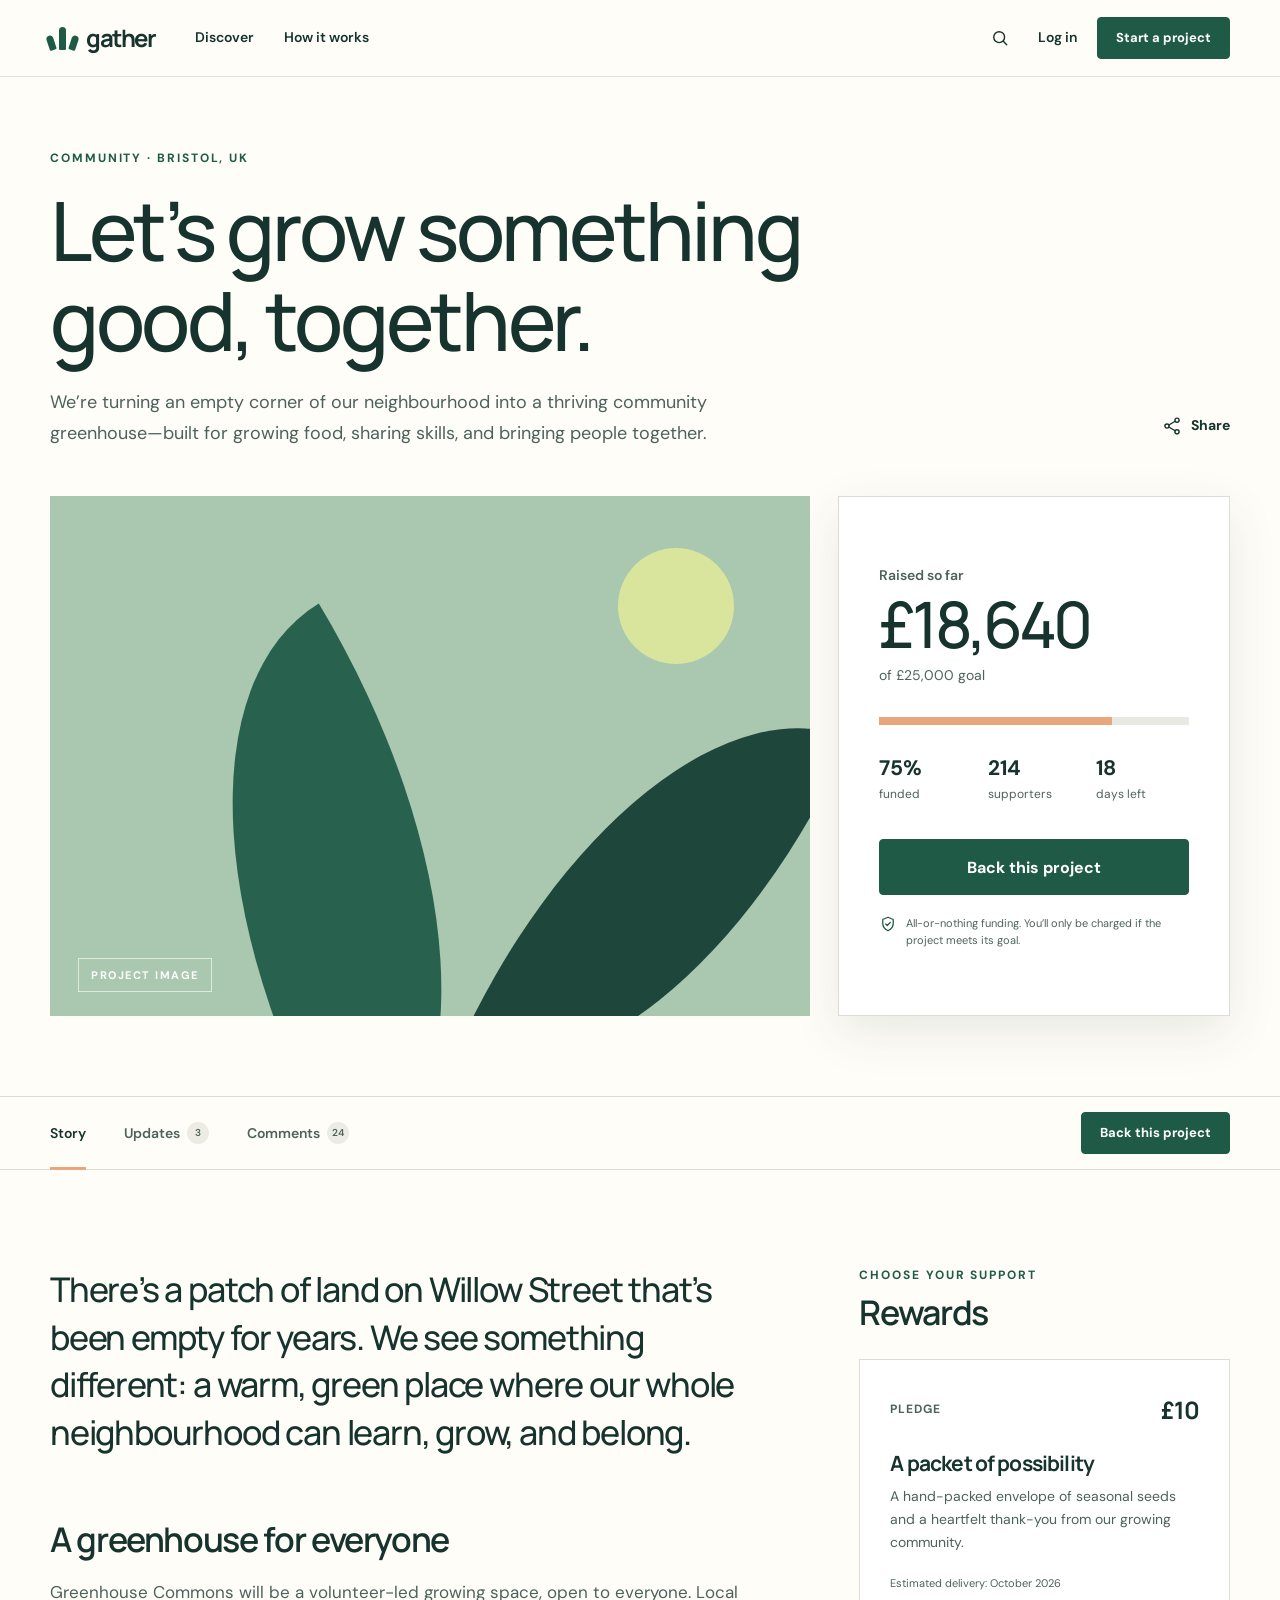
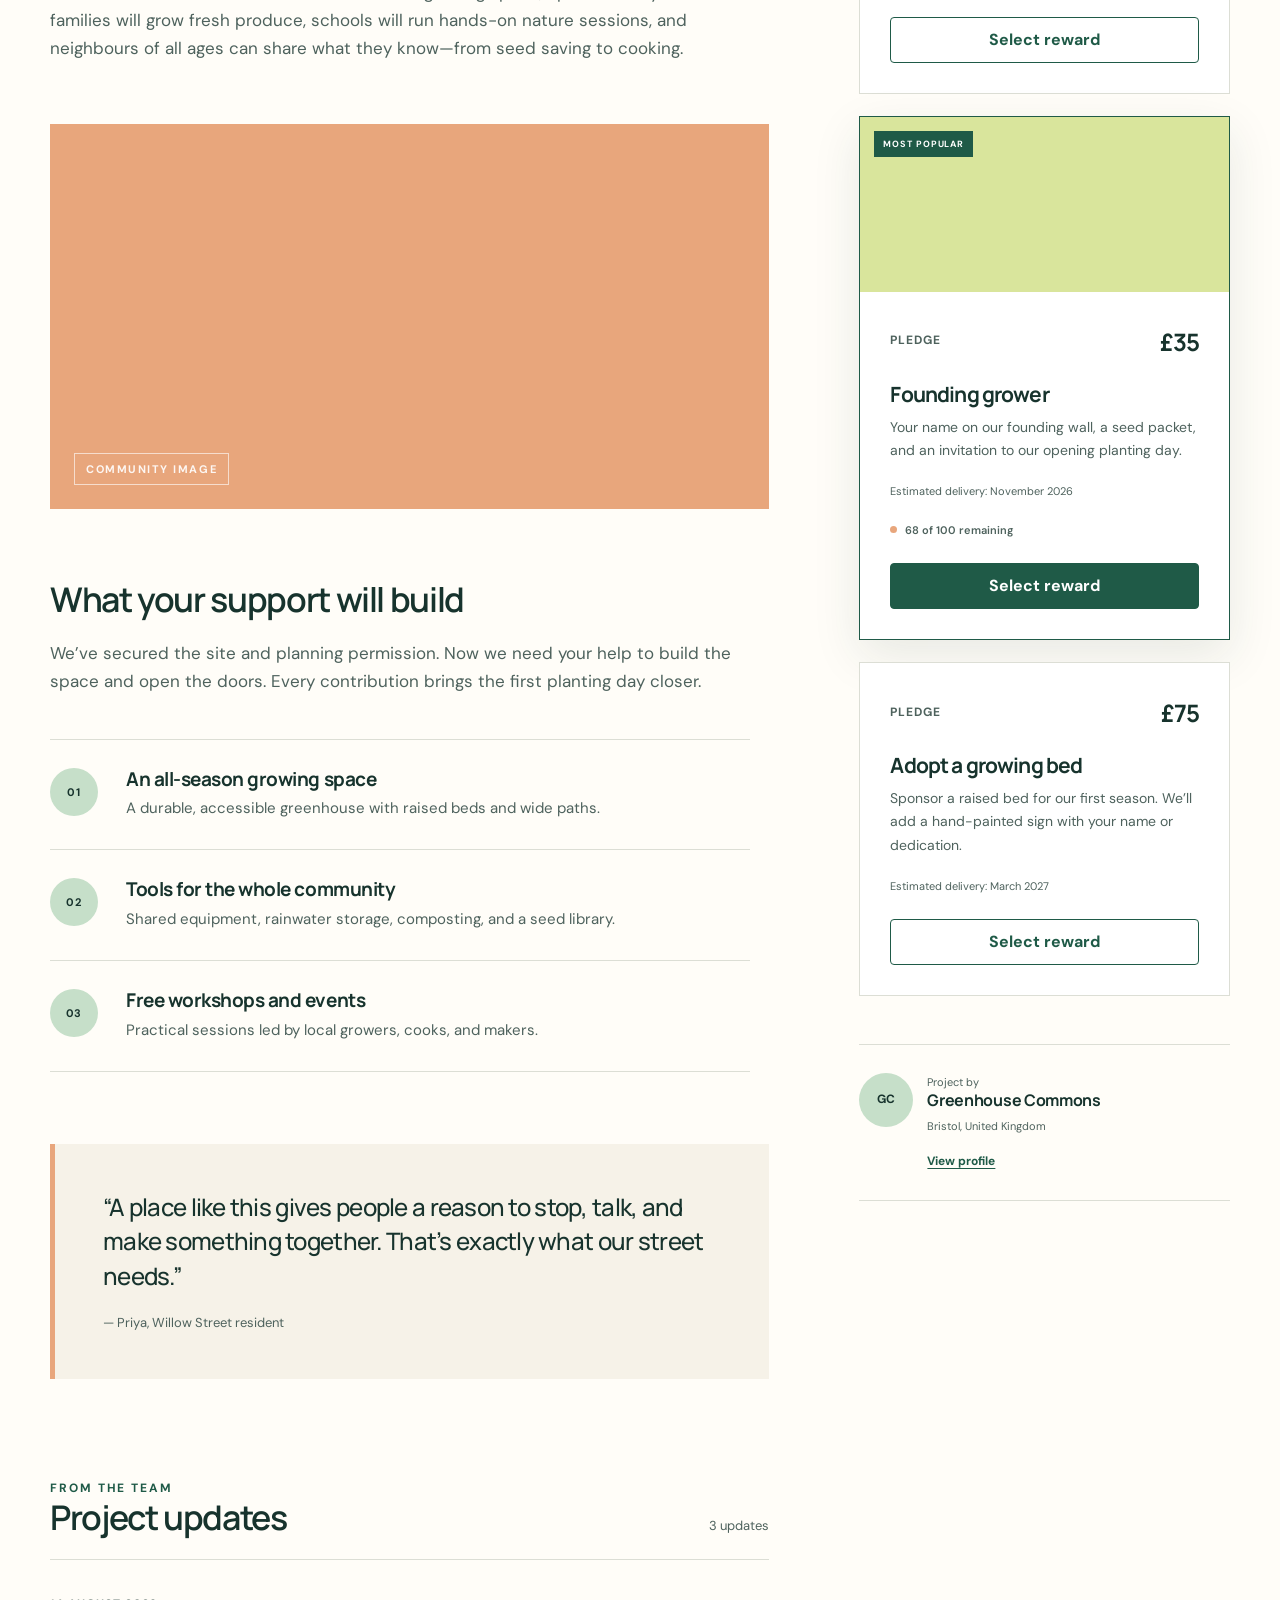
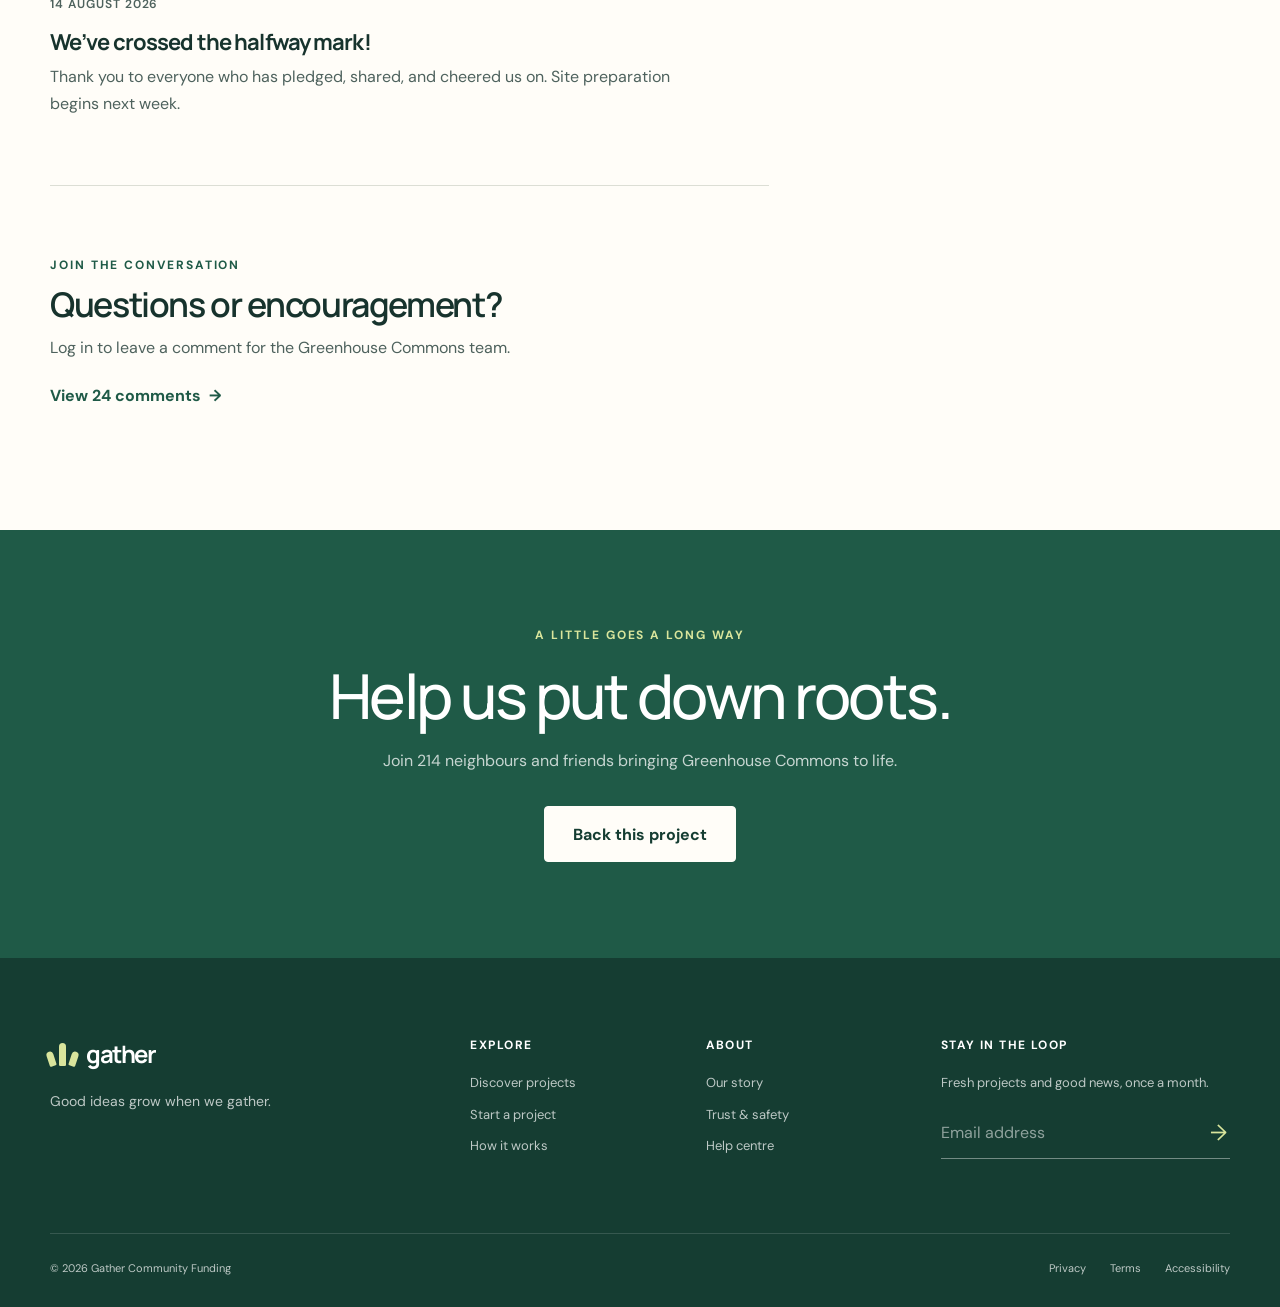
==== index.html @ ab8cf8b0 "v1" ====
<!doctype html>
<html lang="en">
  <head>
    <meta charset="UTF-8" />
    <meta name="viewport" content="width=device-width, initial-scale=1.0" />
    <meta
      name="description"
      content="Help Greenhouse Commons turn an unused city lot into a welcoming community space."
    />
    <title>Greenhouse Commons — Community Crowdfunding</title>
    <link rel="stylesheet" href="styles.css" />
  </head>
  <body>
    <a class="skip-link" href="#main-content">Skip to main content</a>

    <header class="site-header">
      <div class="shell header-inner">
        <a class="brand" href="#" aria-label="Gather home">
          <span class="brand-mark" aria-hidden="true">
            <span></span><span></span><span></span>
          </span>
          <span>gather</span>
        </a>

        <nav class="desktop-nav" aria-label="Primary navigation">
          <a href="#discover">Discover</a>
          <a href="#how-it-works">How it works</a>
        </nav>

        <div class="header-actions">
          <button class="icon-button" type="button" aria-label="Search">
            <svg viewBox="0 0 24 24" aria-hidden="true">
              <circle cx="11" cy="11" r="6.5"></circle>
              <path d="m16 16 4 4"></path>
            </svg>
          </button>
          <a class="login-link" href="#">Log in</a>
          <a class="button button-small" href="#start">Start a project</a>
          <button
            class="menu-button"
            type="button"
            aria-label="Open navigation"
            aria-expanded="false"
            aria-controls="mobile-menu"
          >
            <span></span><span></span><span></span>
          </button>
        </div>
      </div>

      <nav class="mobile-nav" id="mobile-menu" aria-label="Mobile navigation" hidden>
        <a href="#discover">Discover</a>
        <a href="#how-it-works">How it works</a>
        <a href="#">Log in</a>
        <a href="#start">Start a project</a>
      </nav>
    </header>

    <main id="main-content">
      <section class="campaign shell" id="discover" aria-labelledby="campaign-title">
        <div class="campaign-heading">
          <div>
            <div class="eyebrow">Community · Bristol, UK</div>
            <h1 id="campaign-title">Let’s grow something<br />good, together.</h1>
            <p class="campaign-intro">
              We’re turning an empty corner of our neighbourhood into a thriving
              community greenhouse—built for growing food, sharing skills, and
              bringing people together.
            </p>
          </div>

          <button class="share-button" type="button" data-share>
            <svg viewBox="0 0 24 24" aria-hidden="true">
              <circle cx="18" cy="5" r="2.5"></circle>
              <circle cx="6" cy="12" r="2.5"></circle>
              <circle cx="18" cy="19" r="2.5"></circle>
              <path d="m8.2 10.8 7.6-4.5M8.2 13.2l7.6 4.5"></path>
            </svg>
            <span>Share</span>
          </button>
        </div>

        <div class="campaign-grid">
          <div class="hero-placeholder" role="img" aria-label="Image placeholder for the community greenhouse">
            <div class="sun-shape"></div>
            <div class="leaf leaf-one"></div>
            <div class="leaf leaf-two"></div>
            <div class="placeholder-label">Project image</div>
          </div>

          <aside class="funding-card" aria-label="Campaign funding progress">
            <p class="funding-label">Raised so far</p>
            <p class="funding-total">£18,640</p>
            <p class="funding-goal">of £25,000 goal</p>

            <div
              class="progress-track"
              role="progressbar"
              aria-valuenow="75"
              aria-valuemin="0"
              aria-valuemax="100"
              aria-label="Campaign is 75 percent funded"
            >
              <span></span>
            </div>

            <div class="funding-stats">
              <div><strong>75%</strong><span>funded</span></div>
              <div><strong>214</strong><span>supporters</span></div>
              <div><strong>18</strong><span>days left</span></div>
            </div>

            <a class="button button-full button-large" href="#rewards">Back this project</a>
            <p class="assurance">
              <svg viewBox="0 0 24 24" aria-hidden="true">
                <path d="M12 3 5 6v5c0 4.5 2.8 8 7 10 4.2-2 7-5.5 7-10V6l-7-3Z"></path>
                <path d="m9 12 2 2 4-4"></path>
              </svg>
              All-or-nothing funding. You’ll only be charged if the project meets
              its goal.
            </p>
          </aside>
        </div>
      </section>

      <nav class="section-nav" id="how-it-works" aria-label="Campaign sections">
        <div class="shell section-nav-inner">
          <div>
            <a class="active" href="#story">Story</a>
            <a href="#updates">Updates <span>3</span></a>
            <a href="#comments">Comments <span>24</span></a>
          </div>
          <a class="button button-small nav-pledge" href="#rewards">Back this project</a>
        </div>
      </nav>

      <div class="content-grid shell">
        <article id="story" class="story">
          <p class="story-lead">
            There’s a patch of land on Willow Street that’s been empty for years.
            We see something different: a warm, green place where our whole
            neighbourhood can learn, grow, and belong.
          </p>

          <h2>A greenhouse for everyone</h2>
          <p>
            Greenhouse Commons will be a volunteer-led growing space, open to
            everyone. Local families will grow fresh produce, schools will run
            hands-on nature sessions, and neighbours of all ages can share what
            they know—from seed saving to cooking.
          </p>

          <div class="story-placeholder" role="img" aria-label="Image placeholder for volunteers gardening">
            <span>Community image</span>
          </div>

          <h2>What your support will build</h2>
          <p>
            We’ve secured the site and planning permission. Now we need your help
            to build the space and open the doors. Every contribution brings the
            first planting day closer.
          </p>

          <ul class="feature-list">
            <li>
              <span class="feature-icon" aria-hidden="true">01</span>
              <div>
                <h3>An all-season growing space</h3>
                <p>A durable, accessible greenhouse with raised beds and wide paths.</p>
              </div>
            </li>
            <li>
              <span class="feature-icon" aria-hidden="true">02</span>
              <div>
                <h3>Tools for the whole community</h3>
                <p>Shared equipment, rainwater storage, composting, and a seed library.</p>
              </div>
            </li>
            <li>
              <span class="feature-icon" aria-hidden="true">03</span>
              <div>
                <h3>Free workshops and events</h3>
                <p>Practical sessions led by local growers, cooks, and makers.</p>
              </div>
            </li>
          </ul>

          <div class="quote-card">
            <blockquote>
              “A place like this gives people a reason to stop, talk, and make
              something together. That’s exactly what our street needs.”
            </blockquote>
            <p>— Priya, Willow Street resident</p>
          </div>

          <section id="updates" class="updates-section">
            <div class="section-heading">
              <div>
                <p class="eyebrow">From the team</p>
                <h2>Project updates</h2>
              </div>
              <span>3 updates</span>
            </div>
            <article class="update-card">
              <time datetime="2026-08-14">14 August 2026</time>
              <h3>We’ve crossed the halfway mark!</h3>
              <p>
                Thank you to everyone who has pledged, shared, and cheered us on.
                Site preparation begins next week.
              </p>
            </article>
          </section>

          <section id="comments" class="comments-section">
            <p class="eyebrow">Join the conversation</p>
            <h2>Questions or encouragement?</h2>
            <p>Log in to leave a comment for the Greenhouse Commons team.</p>
            <a class="text-link" href="#">View 24 comments <span aria-hidden="true">→</span></a>
          </section>
        </article>

        <aside class="sidebar" id="rewards" aria-labelledby="rewards-title">
          <div class="sidebar-heading">
            <p class="eyebrow">Choose your support</p>
            <h2 id="rewards-title">Rewards</h2>
          </div>

          <article class="reward-card">
            <div class="reward-topline">
              <span>Pledge</span><strong>£10</strong>
            </div>
            <h3>A packet of possibility</h3>
            <p>
              A hand-packed envelope of seasonal seeds and a heartfelt thank-you
              from our growing community.
            </p>
            <p class="reward-meta">Estimated delivery: October 2026</p>
            <button class="button button-outline button-full" type="button">Select reward</button>
          </article>

          <article class="reward-card featured-reward">
            <span class="popular-tag">Most popular</span>
            <div class="reward-placeholder" role="img" aria-label="Reward image placeholder"></div>
            <div class="reward-content">
              <div class="reward-topline">
                <span>Pledge</span><strong>£35</strong>
              </div>
              <h3>Founding grower</h3>
              <p>
                Your name on our founding wall, a seed packet, and an invitation
                to our opening planting day.
              </p>
              <p class="reward-meta">Estimated delivery: November 2026</p>
              <div class="availability"><span></span> 68 of 100 remaining</div>
              <button class="button button-full" type="button">Select reward</button>
            </div>
          </article>

          <article class="reward-card">
            <div class="reward-topline">
              <span>Pledge</span><strong>£75</strong>
            </div>
            <h3>Adopt a growing bed</h3>
            <p>
              Sponsor a raised bed for our first season. We’ll add a hand-painted
              sign with your name or dedication.
            </p>
            <p class="reward-meta">Estimated delivery: March 2027</p>
            <button class="button button-outline button-full" type="button">Select reward</button>
          </article>

          <div class="organiser-card">
            <div class="organiser-avatar" aria-hidden="true">GC</div>
            <div>
              <p>Project by</p>
              <h3>Greenhouse Commons</h3>
              <span>Bristol, United Kingdom</span>
            </div>
            <a href="#">View profile</a>
          </div>
        </aside>
      </div>

      <section class="final-cta" id="start" aria-labelledby="final-cta-title">
        <div class="shell final-cta-inner">
          <p class="eyebrow">A little goes a long way</p>
          <h2 id="final-cta-title">Help us put down roots.</h2>
          <p>Join 214 neighbours and friends bringing Greenhouse Commons to life.</p>
          <a class="button button-light button-large" href="#rewards">Back this project</a>
        </div>
      </section>
    </main>

    <footer class="site-footer">
      <div class="shell footer-grid">
        <div>
          <a class="brand brand-footer" href="#">
            <span class="brand-mark" aria-hidden="true"><span></span><span></span><span></span></span>
            <span>gather</span>
          </a>
          <p>Good ideas grow when we gather.</p>
        </div>
        <div>
          <h2>Explore</h2>
          <a href="#discover">Discover projects</a>
          <a href="#start">Start a project</a>
          <a href="#how-it-works">How it works</a>
        </div>
        <div>
          <h2>About</h2>
          <a href="#">Our story</a>
          <a href="#">Trust &amp; safety</a>
          <a href="#">Help centre</a>
        </div>
        <div>
          <h2>Stay in the loop</h2>
          <p>Fresh projects and good news, once a month.</p>
          <form class="newsletter-form">
            <label class="sr-only" for="email">Email address</label>
            <input id="email" type="email" placeholder="Email address" />
            <button type="submit" aria-label="Subscribe">→</button>
          </form>
        </div>
      </div>
      <div class="shell footer-bottom">
        <span>© 2026 Gather Community Funding</span>
        <div><a href="#">Privacy</a><a href="#">Terms</a><a href="#">Accessibility</a></div>
      </div>
    </footer>

    <div class="toast" role="status" aria-live="polite" hidden>Project link copied</div>
    <script src="script.js"></script>
  </body>
</html>
---- styles.css ----
@import url("https://fonts.googleapis.com/css2?family=DM+Sans:wght@400;500;600;700&family=Manrope:wght@400;500;600;700&display=swap");

:root {
  --ink: #17332d;
  --ink-soft: #4e625d;
  --cream: #f6f2e8;
  --paper: #fffdf8;
  --green: #1f5a47;
  --green-dark: #153d32;
  --mint: #c6dfc9;
  --lime: #d9e59c;
  --peach: #e8a67c;
  --line: #dcded5;
  --white: #ffffff;
  --shadow: 0 16px 45px rgba(31, 58, 49, 0.1);
  --radius: 4px;
}

* {
  box-sizing: border-box;
}

html {
  scroll-behavior: smooth;
  scroll-padding-top: 92px;
}

body {
  margin: 0;
  background: var(--paper);
  color: var(--ink);
  font-family: "DM Sans", system-ui, -apple-system, BlinkMacSystemFont, "Segoe UI", sans-serif;
  font-size: 16px;
  line-height: 1.65;
}

button,
input {
  font: inherit;
}

button,
a {
  -webkit-tap-highlight-color: transparent;
}

a {
  color: inherit;
  text-decoration: none;
}

img,
svg {
  display: block;
  max-width: 100%;
}

h1,
h2,
h3,
p {
  margin-top: 0;
}

h1,
h2,
h3 {
  font-family: "Manrope", sans-serif;
  line-height: 1.1;
  letter-spacing: -0.04em;
}

.shell {
  width: min(1180px, calc(100% - 48px));
  margin-inline: auto;
}

.skip-link {
  position: fixed;
  top: 8px;
  left: 8px;
  z-index: 100;
  transform: translateY(-160%);
  padding: 10px 16px;
  background: var(--white);
  color: var(--green-dark);
  border: 2px solid var(--green);
}

.skip-link:focus {
  transform: translateY(0);
}

.site-header {
  position: sticky;
  top: 0;
  z-index: 50;
  border-bottom: 1px solid rgba(23, 51, 45, 0.13);
  background: rgba(255, 253, 248, 0.94);
  backdrop-filter: blur(14px);
}

.header-inner {
  min-height: 76px;
  display: flex;
  align-items: center;
  gap: 40px;
}

.brand {
  display: inline-flex;
  align-items: center;
  gap: 11px;
  font-family: "Manrope", sans-serif;
  font-size: 24px;
  font-weight: 700;
  letter-spacing: -0.06em;
}

.brand-mark {
  position: relative;
  display: inline-flex;
  align-items: end;
  gap: 2px;
  height: 24px;
  width: 25px;
}

.brand-mark span {
  width: 7px;
  border-radius: 8px 8px 3px 3px;
  background: var(--green);
  transform-origin: bottom;
}

.brand-mark span:nth-child(1) {
  height: 15px;
  transform: rotate(-18deg);
}

.brand-mark span:nth-child(2) {
  height: 23px;
}

.brand-mark span:nth-child(3) {
  height: 15px;
  transform: rotate(18deg);
}

.desktop-nav {
  display: flex;
  gap: 30px;
  margin-right: auto;
  font-size: 14px;
  font-weight: 600;
}

.desktop-nav a,
.login-link {
  padding-block: 8px;
}

.desktop-nav a:hover,
.login-link:hover,
.site-footer a:hover {
  color: var(--peach);
}

.header-actions {
  display: flex;
  align-items: center;
  gap: 20px;
  font-size: 14px;
  font-weight: 600;
}

.icon-button,
.share-button,
.menu-button {
  cursor: pointer;
  border: 0;
  color: inherit;
  background: transparent;
}

.icon-button {
  padding: 8px;
}

.icon-button svg,
.share-button svg {
  width: 20px;
  fill: none;
  stroke: currentColor;
  stroke-linecap: round;
  stroke-linejoin: round;
  stroke-width: 1.7;
}

.button {
  display: inline-flex;
  align-items: center;
  justify-content: center;
  min-height: 46px;
  border: 1px solid var(--green);
  border-radius: var(--radius);
  background: var(--green);
  color: var(--white);
  cursor: pointer;
  font-weight: 700;
  line-height: 1.2;
  transition: background-color 160ms ease, border-color 160ms ease, transform 160ms ease;
}

.button:hover {
  border-color: var(--green-dark);
  background: var(--green-dark);
  transform: translateY(-1px);
}

.button:focus-visible,
a:focus-visible,
button:focus-visible,
input:focus-visible {
  outline: 3px solid var(--peach);
  outline-offset: 3px;
}

.button-small {
  min-height: 42px;
  padding: 0 18px;
  font-size: 13px;
}

.button-large {
  min-height: 56px;
  padding: 0 28px;
}

.button-full {
  width: 100%;
}

.button-outline {
  background: transparent;
  color: var(--green);
}

.button-light {
  border-color: var(--paper);
  background: var(--paper);
  color: var(--green-dark);
}

.button-light:hover {
  border-color: var(--white);
  background: var(--white);
}

.menu-button,
.mobile-nav {
  display: none;
}

.campaign {
  padding-top: 72px;
  padding-bottom: 80px;
}

.campaign-heading {
  display: flex;
  justify-content: space-between;
  align-items: flex-end;
  gap: 60px;
  margin-bottom: 48px;
}

.eyebrow {
  margin-bottom: 16px;
  color: var(--green);
  font-size: 12px;
  font-weight: 700;
  letter-spacing: 0.16em;
  text-transform: uppercase;
}

h1 {
  max-width: 820px;
  margin-bottom: 22px;
  font-size: clamp(48px, 6.4vw, 84px);
  font-weight: 500;
}

.campaign-intro {
  max-width: 675px;
  margin-bottom: 0;
  color: var(--ink-soft);
  font-size: 18px;
  line-height: 1.7;
}

.share-button {
  display: flex;
  align-items: center;
  gap: 9px;
  padding: 11px 0;
  font-size: 14px;
  font-weight: 700;
}

.share-button:hover {
  color: var(--peach);
}

.campaign-grid {
  display: grid;
  grid-template-columns: minmax(0, 1.65fr) minmax(330px, 0.85fr);
  align-items: stretch;
  gap: 28px;
}

.hero-placeholder {
  position: relative;
  min-height: 520px;
  overflow: hidden;
  background: #a9c8af;
}

.sun-shape {
  position: absolute;
  top: 52px;
  right: 76px;
  width: 116px;
  height: 116px;
  border-radius: 50%;
  background: var(--lime);
}

.leaf {
  position: absolute;
  bottom: -140px;
  width: 270px;
  height: 520px;
  border-radius: 100% 0 100% 0;
  background: var(--green);
  opacity: 0.93;
}

.leaf-one {
  left: 20%;
  transform: rotate(-31deg);
}

.leaf-two {
  right: 3%;
  transform: rotate(24deg) scale(0.86);
  background: var(--green-dark);
}

.placeholder-label {
  position: absolute;
  left: 28px;
  bottom: 24px;
  z-index: 2;
  padding: 7px 12px;
  border: 1px solid rgba(255, 255, 255, 0.62);
  color: var(--white);
  font-size: 11px;
  font-weight: 700;
  letter-spacing: 0.14em;
  text-transform: uppercase;
}

.funding-card {
  display: flex;
  flex-direction: column;
  justify-content: center;
  padding: 48px 40px;
  border: 1px solid var(--line);
  background: var(--white);
  box-shadow: var(--shadow);
}

.funding-label {
  margin-bottom: 2px;
  color: var(--ink-soft);
  font-size: 14px;
  font-weight: 600;
}

.funding-total {
  margin-bottom: 0;
  font-family: "Manrope", sans-serif;
  font-size: clamp(46px, 5vw, 64px);
  font-weight: 500;
  letter-spacing: -0.06em;
  line-height: 1.1;
}

.funding-goal {
  margin: 4px 0 30px;
  color: var(--ink-soft);
  font-size: 14px;
}

.progress-track {
  height: 8px;
  margin-bottom: 26px;
  overflow: hidden;
  background: #e8e9e2;
}

.progress-track span {
  display: block;
  width: 75%;
  height: 100%;
  background: var(--peach);
}

.funding-stats {
  display: grid;
  grid-template-columns: repeat(3, 1fr);
  gap: 16px;
  margin-bottom: 34px;
}

.funding-stats div {
  display: flex;
  flex-direction: column;
}

.funding-stats strong {
  font-size: 21px;
}

.funding-stats span {
  color: var(--ink-soft);
  font-size: 12px;
}

.assurance {
  display: flex;
  align-items: flex-start;
  gap: 9px;
  margin: 20px 0 0;
  color: var(--ink-soft);
  font-size: 11px;
  line-height: 1.5;
}

.assurance svg {
  flex: 0 0 18px;
  width: 18px;
  fill: none;
  stroke: var(--green);
  stroke-linecap: round;
  stroke-linejoin: round;
  stroke-width: 1.7;
}

.section-nav {
  position: sticky;
  top: 76px;
  z-index: 40;
  border-top: 1px solid var(--line);
  border-bottom: 1px solid var(--line);
  background: rgba(255, 253, 248, 0.96);
  backdrop-filter: blur(12px);
}

.section-nav-inner {
  min-height: 72px;
  display: flex;
  align-items: center;
  justify-content: space-between;
}

.section-nav-inner > div {
  display: flex;
  align-self: stretch;
  gap: 38px;
}

.section-nav-inner > div a {
  position: relative;
  display: flex;
  align-items: center;
  gap: 7px;
  color: var(--ink-soft);
  font-size: 14px;
  font-weight: 600;
}

.section-nav-inner > div a.active {
  color: var(--ink);
}

.section-nav-inner > div a.active::after {
  position: absolute;
  right: 0;
  bottom: -1px;
  left: 0;
  height: 3px;
  background: var(--peach);
  content: "";
}

.section-nav-inner a span {
  display: inline-grid;
  width: 22px;
  height: 22px;
  place-items: center;
  border-radius: 50%;
  background: #ecebe4;
  font-size: 10px;
}

.content-grid {
  display: grid;
  grid-template-columns: minmax(0, 1.65fr) minmax(320px, 0.85fr);
  align-items: start;
  gap: 90px;
  padding-top: 96px;
  padding-bottom: 120px;
}

.story {
  min-width: 0;
}

.story > p,
.story > h2,
.story > ul {
  max-width: 700px;
}

.story-lead {
  margin-bottom: 64px;
  font-family: "Manrope", sans-serif;
  font-size: clamp(26px, 3vw, 34px);
  font-weight: 500;
  letter-spacing: -0.035em;
  line-height: 1.4;
}

.story h2,
.sidebar-heading h2,
.section-heading h2,
.comments-section h2 {
  margin-bottom: 20px;
  font-size: 34px;
  font-weight: 600;
}

.story > p:not(.story-lead) {
  margin-bottom: 38px;
  color: var(--ink-soft);
  font-size: 17px;
}

.story-placeholder {
  display: flex;
  min-height: 385px;
  align-items: flex-end;
  margin: 62px 0 72px;
  padding: 24px;
  background: var(--peach);
  color: rgba(255, 255, 255, 0.9);
}

.story-placeholder span {
  padding: 6px 11px;
  border: 1px solid rgba(255, 255, 255, 0.62);
  font-size: 11px;
  font-weight: 700;
  letter-spacing: 0.14em;
  text-transform: uppercase;
}

.feature-list {
  margin: 44px 0 72px;
  padding: 0;
  list-style: none;
}

.feature-list li {
  display: grid;
  grid-template-columns: 54px 1fr;
  gap: 22px;
  padding: 28px 0;
  border-top: 1px solid var(--line);
}

.feature-list li:last-child {
  border-bottom: 1px solid var(--line);
}

.feature-icon {
  display: grid;
  width: 48px;
  height: 48px;
  place-items: center;
  border-radius: 50%;
  background: var(--mint);
  font-size: 11px;
  font-weight: 700;
  letter-spacing: 0.08em;
}

.feature-list h3 {
  margin: 1px 0 7px;
  font-size: 19px;
  letter-spacing: -0.025em;
}

.feature-list p {
  margin-bottom: 0;
  color: var(--ink-soft);
  font-size: 15px;
}

.quote-card {
  margin-bottom: 88px;
  padding: 46px 48px;
  border-left: 5px solid var(--peach);
  background: var(--cream);
}

.quote-card blockquote {
  margin: 0 0 18px;
  font-family: "Manrope", sans-serif;
  font-size: 24px;
  font-weight: 500;
  letter-spacing: -0.03em;
  line-height: 1.45;
}

.quote-card p {
  margin-bottom: 0;
  color: var(--ink-soft);
  font-size: 13px;
}

.updates-section,
.comments-section {
  scroll-margin-top: 170px;
  padding-top: 12px;
}

.section-heading {
  display: flex;
  align-items: end;
  justify-content: space-between;
  margin-bottom: 22px;
}

.section-heading .eyebrow,
.section-heading h2 {
  margin-bottom: 0;
}

.section-heading > span {
  color: var(--ink-soft);
  font-size: 13px;
}

.update-card {
  padding: 30px 0 68px;
  border-top: 1px solid var(--line);
  border-bottom: 1px solid var(--line);
}

.update-card time {
  color: var(--ink-soft);
  font-size: 12px;
  font-weight: 600;
  letter-spacing: 0.08em;
  text-transform: uppercase;
}

.update-card h3 {
  margin: 14px 0 10px;
  font-size: 22px;
}

.update-card p,
.comments-section > p:not(.eyebrow) {
  max-width: 650px;
  margin-bottom: 0;
  color: var(--ink-soft);
}

.comments-section {
  padding-top: 70px;
}

.comments-section .eyebrow {
  margin-bottom: 10px;
}

.comments-section h2 {
  margin-bottom: 12px;
}

.text-link {
  display: inline-flex;
  gap: 8px;
  margin-top: 22px;
  color: var(--green);
  font-weight: 700;
}

.text-link:hover {
  color: var(--peach);
}

.sidebar {
  scroll-margin-top: 170px;
}

.sidebar-heading {
  margin-bottom: 28px;
}

.sidebar-heading .eyebrow {
  margin-bottom: 8px;
}

.sidebar-heading h2 {
  margin-bottom: 0;
}

.reward-card {
  position: relative;
  margin-bottom: 22px;
  padding: 30px;
  border: 1px solid var(--line);
  background: var(--white);
}

.reward-topline {
  display: flex;
  align-items: center;
  justify-content: space-between;
  margin-bottom: 22px;
  color: var(--ink-soft);
  font-size: 12px;
  font-weight: 700;
  letter-spacing: 0.08em;
  text-transform: uppercase;
}

.reward-topline strong {
  color: var(--ink);
  font-family: "Manrope", sans-serif;
  font-size: 24px;
  letter-spacing: -0.04em;
}

.reward-card h3 {
  margin-bottom: 10px;
  font-size: 21px;
}

.reward-card p {
  margin-bottom: 20px;
  color: var(--ink-soft);
  font-size: 14px;
}

.reward-card .reward-meta {
  margin-bottom: 24px;
  font-size: 11px;
}

.featured-reward {
  padding: 0;
  border-color: var(--green);
  box-shadow: var(--shadow);
}

.popular-tag {
  position: absolute;
  top: 14px;
  left: 14px;
  z-index: 2;
  padding: 6px 9px;
  background: var(--green);
  color: var(--white);
  font-size: 9px;
  font-weight: 700;
  letter-spacing: 0.1em;
  text-transform: uppercase;
}

.reward-placeholder {
  height: 175px;
  background: var(--lime);
}

.reward-content {
  padding: 30px;
}

.availability {
  display: flex;
  align-items: center;
  gap: 8px;
  margin: -4px 0 24px;
  color: var(--ink-soft);
  font-size: 11px;
  font-weight: 600;
}

.availability span {
  width: 7px;
  height: 7px;
  border-radius: 50%;
  background: var(--peach);
}

.organiser-card {
  display: grid;
  grid-template-columns: 54px 1fr;
  gap: 14px;
  margin-top: 48px;
  padding: 28px 0;
  border-top: 1px solid var(--line);
  border-bottom: 1px solid var(--line);
}

.organiser-avatar {
  display: grid;
  width: 54px;
  height: 54px;
  grid-row: span 2;
  place-items: center;
  border-radius: 50%;
  background: var(--mint);
  font-size: 12px;
  font-weight: 700;
}

.organiser-card p {
  margin-bottom: 1px;
  color: var(--ink-soft);
  font-size: 11px;
}

.organiser-card h3 {
  margin-bottom: 2px;
  font-size: 16px;
  letter-spacing: -0.02em;
}

.organiser-card div span {
  color: var(--ink-soft);
  font-size: 11px;
}

.organiser-card > a {
  grid-column: 2;
  color: var(--green);
  font-size: 12px;
  font-weight: 700;
  text-decoration: underline;
  text-underline-offset: 3px;
}

.final-cta {
  padding: 96px 0;
  background: var(--green);
  color: var(--white);
  text-align: center;
}

.final-cta .eyebrow {
  color: var(--lime);
}

.final-cta h2 {
  margin-bottom: 18px;
  font-size: clamp(42px, 5vw, 62px);
  font-weight: 500;
}

.final-cta p:not(.eyebrow) {
  max-width: 530px;
  margin: 0 auto 32px;
  color: rgba(255, 255, 255, 0.75);
}

.site-footer {
  padding: 76px 0 30px;
  background: var(--green-dark);
  color: rgba(255, 255, 255, 0.72);
}

.footer-grid {
  display: grid;
  grid-template-columns: 1.6fr 0.8fr 0.8fr 1.25fr;
  gap: 50px;
  padding-bottom: 66px;
}

.brand-footer {
  margin-bottom: 16px;
  color: var(--white);
}

.brand-footer .brand-mark span {
  background: var(--lime);
}

.footer-grid > div:first-child p {
  max-width: 240px;
  margin-bottom: 0;
  font-size: 14px;
}

.footer-grid h2 {
  margin: 5px 0 20px;
  color: var(--white);
  font-family: "DM Sans", sans-serif;
  font-size: 12px;
  letter-spacing: 0.12em;
  text-transform: uppercase;
}

.footer-grid > div:not(:first-child) > a {
  display: block;
  width: fit-content;
  margin-bottom: 10px;
  font-size: 13px;
}

.footer-grid > div:last-child p {
  margin-bottom: 14px;
  font-size: 13px;
}

.newsletter-form {
  display: flex;
  border-bottom: 1px solid rgba(255, 255, 255, 0.4);
}

.newsletter-form input {
  min-width: 0;
  flex: 1;
  padding: 12px 0;
  border: 0;
  background: transparent;
  color: var(--white);
  outline: 0;
}

.newsletter-form input::placeholder {
  color: rgba(255, 255, 255, 0.52);
}

.newsletter-form button {
  padding: 0 3px 0 16px;
  border: 0;
  background: transparent;
  color: var(--lime);
  cursor: pointer;
  font-size: 22px;
}

.footer-bottom {
  display: flex;
  justify-content: space-between;
  gap: 20px;
  padding-top: 25px;
  border-top: 1px solid rgba(255, 255, 255, 0.14);
  font-size: 11px;
}

.footer-bottom div {
  display: flex;
  gap: 24px;
}

.toast {
  position: fixed;
  right: 24px;
  bottom: 24px;
  z-index: 100;
  padding: 12px 18px;
  border-radius: var(--radius);
  background: var(--green-dark);
  color: var(--white);
  box-shadow: var(--shadow);
  font-size: 13px;
  font-weight: 600;
}

.sr-only {
  position: absolute;
  width: 1px;
  height: 1px;
  padding: 0;
  margin: -1px;
  overflow: hidden;
  clip: rect(0, 0, 0, 0);
  white-space: nowrap;
  border: 0;
}

@media (max-width: 980px) {
  .desktop-nav,
  .login-link,
  .header-actions > .button {
    display: none;
  }

  .header-inner {
    justify-content: space-between;
  }

  .header-actions {
    margin-left: auto;
  }

  .menu-button {
    display: flex;
    width: 36px;
    height: 36px;
    flex-direction: column;
    justify-content: center;
    gap: 5px;
    padding: 6px;
  }

  .menu-button span {
    width: 22px;
    height: 2px;
    background: currentColor;
    transition: transform 160ms ease, opacity 160ms ease;
  }

  .menu-button[aria-expanded="true"] span:nth-child(1) {
    transform: translateY(7px) rotate(45deg);
  }

  .menu-button[aria-expanded="true"] span:nth-child(2) {
    opacity: 0;
  }

  .menu-button[aria-expanded="true"] span:nth-child(3) {
    transform: translateY(-7px) rotate(-45deg);
  }

  .mobile-nav:not([hidden]) {
    display: flex;
    flex-direction: column;
    gap: 2px;
    padding: 8px 24px 20px;
    border-top: 1px solid var(--line);
    background: var(--paper);
  }

  .mobile-nav a {
    padding: 10px 0;
    font-weight: 600;
  }

  .campaign-grid,
  .content-grid {
    grid-template-columns: 1fr;
  }

  .campaign-grid {
    gap: 22px;
  }

  .funding-card {
    padding: 38px;
  }

  .content-grid {
    gap: 90px;
  }

  .story > p,
  .story > h2,
  .story > ul {
    max-width: none;
  }

  .sidebar {
    display: grid;
    grid-template-columns: repeat(2, minmax(0, 1fr));
    gap: 22px;
  }

  .sidebar-heading,
  .organiser-card {
    grid-column: 1 / -1;
  }

  .reward-card {
    margin-bottom: 0;
  }

  .footer-grid {
    grid-template-columns: 1.4fr 1fr 1fr;
  }

  .footer-grid > div:last-child {
    grid-column: 1 / -1;
    max-width: 430px;
  }
}

@media (max-width: 680px) {
  .shell {
    width: min(100% - 30px, 1180px);
  }

  .header-inner {
    min-height: 66px;
  }

  .campaign {
    padding-top: 44px;
    padding-bottom: 54px;
  }

  .campaign-heading {
    display: block;
    margin-bottom: 34px;
  }

  h1 {
    font-size: clamp(44px, 14vw, 64px);
  }

  .campaign-intro {
    font-size: 16px;
  }

  .share-button {
    margin-top: 18px;
  }

  .hero-placeholder {
    min-height: 330px;
  }

  .sun-shape {
    top: 36px;
    right: 36px;
    width: 78px;
    height: 78px;
  }

  .leaf {
    bottom: -180px;
  }

  .funding-card {
    padding: 30px 24px;
  }

  .funding-total {
    font-size: 48px;
  }

  .funding-stats {
    gap: 10px;
  }

  .section-nav {
    top: 66px;
    overflow-x: auto;
  }

  .section-nav-inner {
    min-width: max-content;
    min-height: 60px;
  }

  .section-nav-inner > div {
    gap: 25px;
  }

  .nav-pledge {
    display: none;
  }

  .content-grid {
    gap: 72px;
    padding-top: 68px;
    padding-bottom: 80px;
  }

  .story-lead {
    margin-bottom: 52px;
    font-size: 25px;
  }

  .story h2,
  .sidebar-heading h2,
  .section-heading h2,
  .comments-section h2 {
    font-size: 29px;
  }

  .story-placeholder {
    min-height: 270px;
    margin: 48px 0 56px;
  }

  .quote-card {
    margin-bottom: 70px;
    padding: 34px 28px;
  }

  .quote-card blockquote {
    font-size: 21px;
  }

  .sidebar {
    display: block;
  }

  .reward-card {
    margin-bottom: 18px;
  }

  .final-cta {
    padding: 76px 0;
  }

  .footer-grid {
    grid-template-columns: repeat(2, 1fr);
    gap: 42px 25px;
  }

  .footer-grid > div:first-child,
  .footer-grid > div:last-child {
    grid-column: 1 / -1;
  }

  .footer-bottom {
    flex-direction: column;
  }
}

@media (prefers-reduced-motion: reduce) {
  *,
  *::before,
  *::after {
    scroll-behavior: auto !important;
    transition-duration: 0.01ms !important;
  }
}
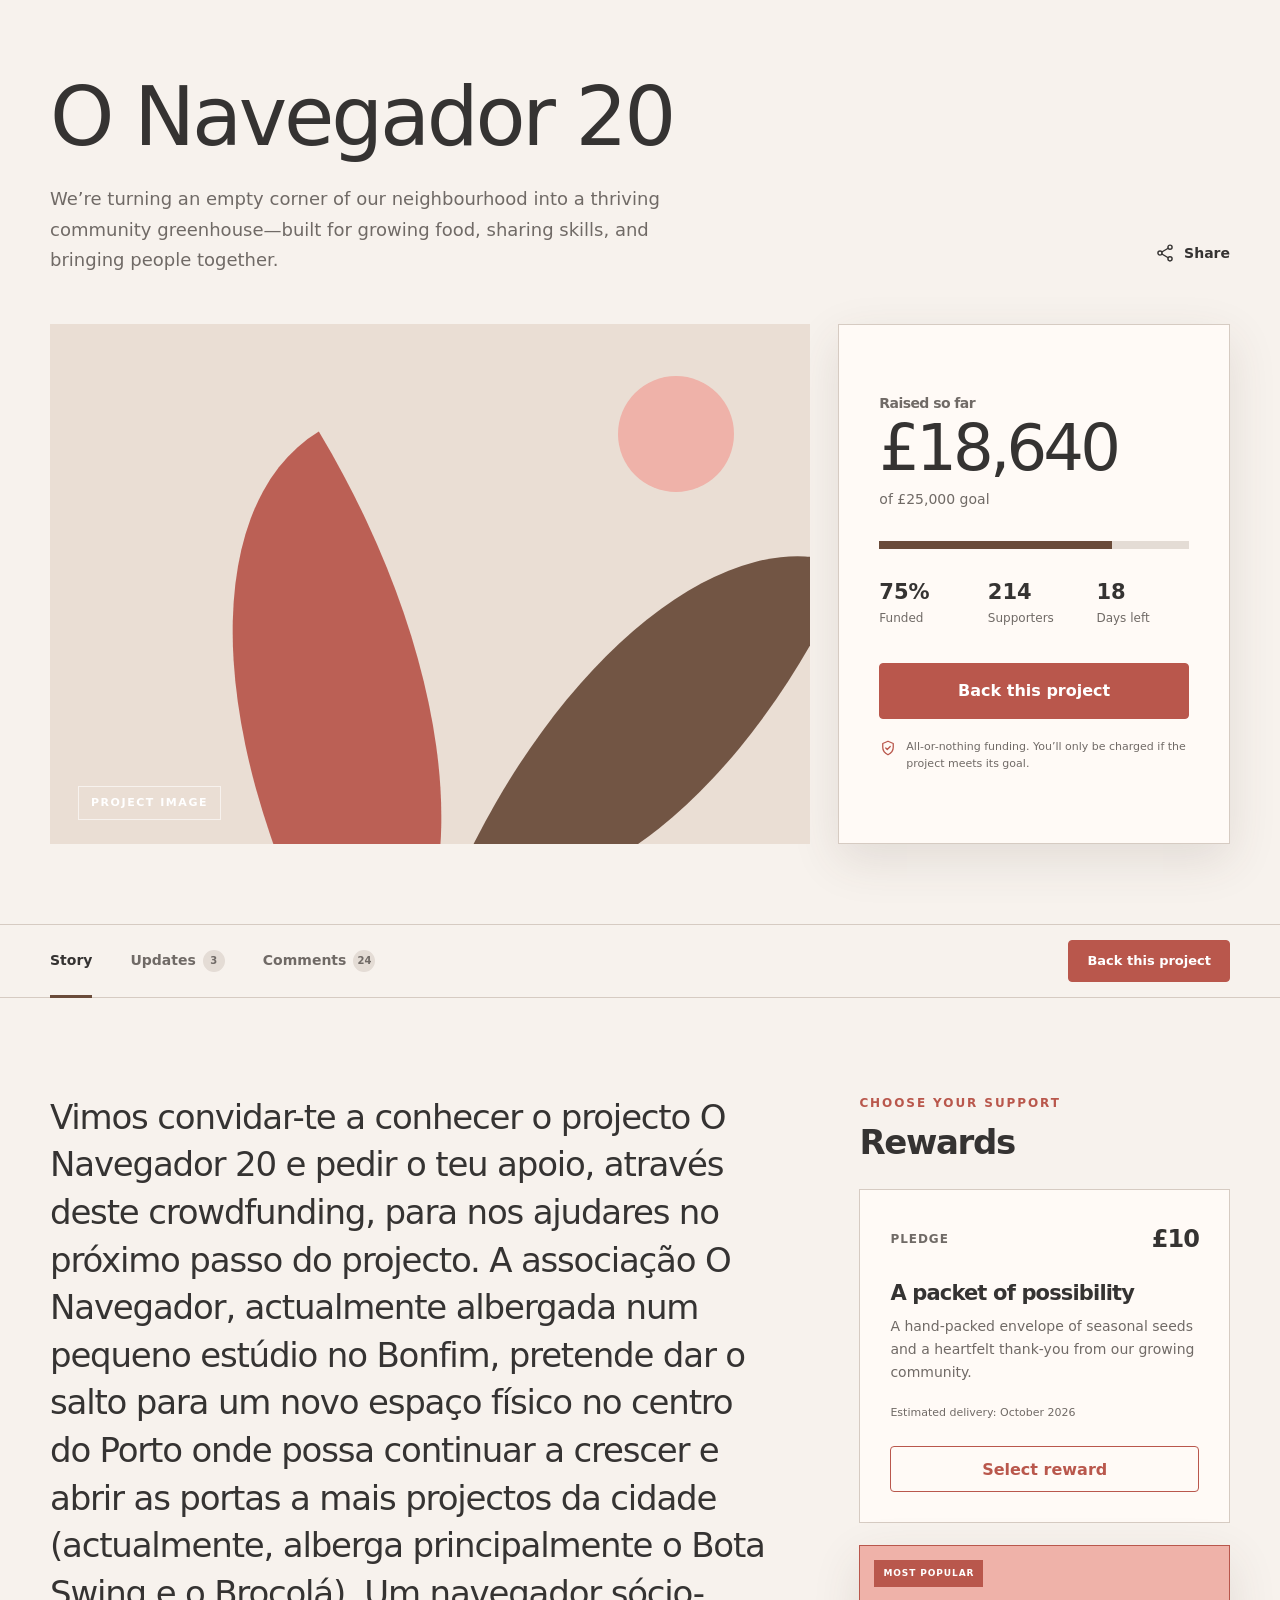
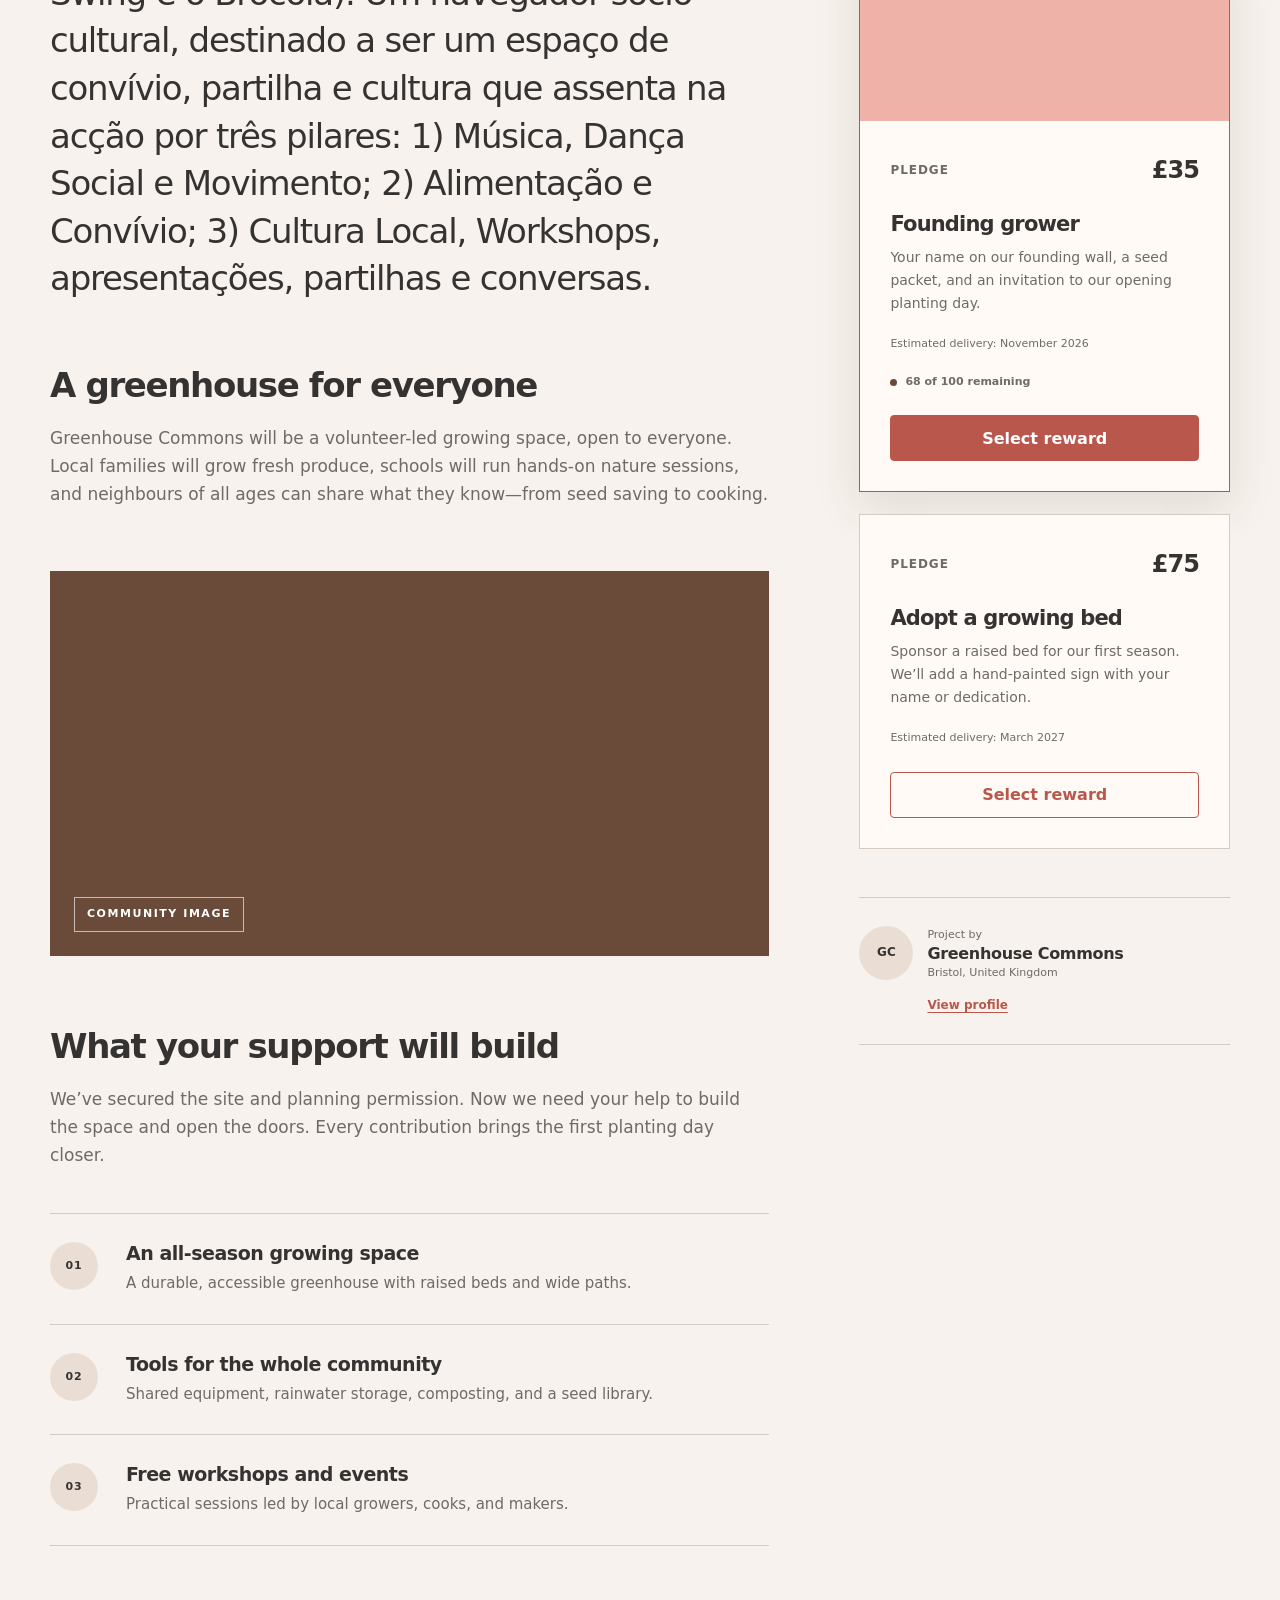
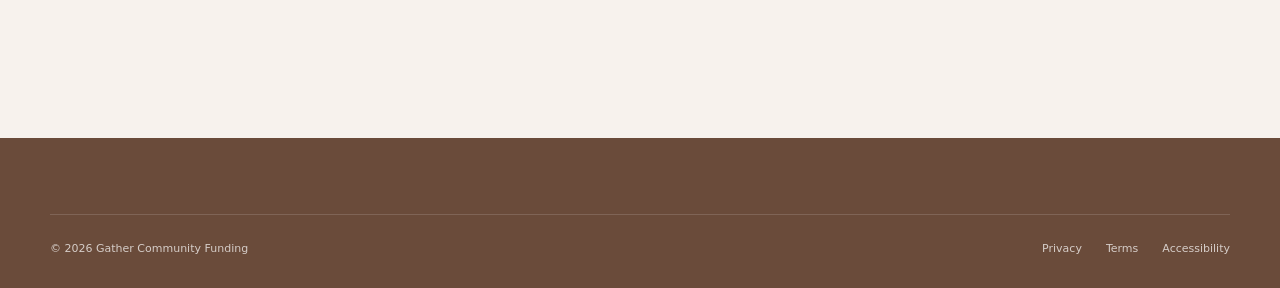
==== commit a429d4d3: "v2" ====
--- a/index.html
+++ b/index.html
@@ -10,59 +10,14 @@
     <title>Greenhouse Commons — Community Crowdfunding</title>
     <link rel="stylesheet" href="styles.css" />
   </head>
+
   <body>
-    <a class="skip-link" href="#main-content">Skip to main content</a>
-
-    <header class="site-header">
-      <div class="shell header-inner">
-        <a class="brand" href="#" aria-label="Gather home">
-          <span class="brand-mark" aria-hidden="true">
-            <span></span><span></span><span></span>
-          </span>
-          <span>gather</span>
-        </a>
-
-        <nav class="desktop-nav" aria-label="Primary navigation">
-          <a href="#discover">Discover</a>
-          <a href="#how-it-works">How it works</a>
-        </nav>
-
-        <div class="header-actions">
-          <button class="icon-button" type="button" aria-label="Search">
-            <svg viewBox="0 0 24 24" aria-hidden="true">
-              <circle cx="11" cy="11" r="6.5"></circle>
-              <path d="m16 16 4 4"></path>
-            </svg>
-          </button>
-          <a class="login-link" href="#">Log in</a>
-          <a class="button button-small" href="#start">Start a project</a>
-          <button
-            class="menu-button"
-            type="button"
-            aria-label="Open navigation"
-            aria-expanded="false"
-            aria-controls="mobile-menu"
-          >
-            <span></span><span></span><span></span>
-          </button>
-        </div>
-      </div>
-
-      <nav class="mobile-nav" id="mobile-menu" aria-label="Mobile navigation" hidden>
-        <a href="#discover">Discover</a>
-        <a href="#how-it-works">How it works</a>
-        <a href="#">Log in</a>
-        <a href="#start">Start a project</a>
-      </nav>
-    </header>
-
     <main id="main-content">
-      <section class="campaign shell" id="discover" aria-labelledby="campaign-title">
-        <div class="campaign-heading">
+      <article class="campaign">
+        <header class="campaign__header page-container">
           <div>
-            <div class="eyebrow">Community · Bristol, UK</div>
-            <h1 id="campaign-title">Let’s grow something<br />good, together.</h1>
-            <p class="campaign-intro">
+            <h1 class="campaign__title">O Navegador 20</h1>
+            <p class="campaign__summary">
               We’re turning an empty corner of our neighbourhood into a thriving
               community greenhouse—built for growing food, sharing skills, and
               bringing people together.
@@ -70,7 +25,7 @@
           </div>
 
           <button class="share-button" type="button" data-share>
-            <svg viewBox="0 0 24 24" aria-hidden="true">
+            <svg class="share-button__icon" viewBox="0 0 24 24" aria-hidden="true">
               <circle cx="18" cy="5" r="2.5"></circle>
               <circle cx="6" cy="12" r="2.5"></circle>
               <circle cx="18" cy="19" r="2.5"></circle>
@@ -78,257 +33,339 @@
             </svg>
             <span>Share</span>
           </button>
-        </div>
-
-        <div class="campaign-grid">
-          <div class="hero-placeholder" role="img" aria-label="Image placeholder for the community greenhouse">
-            <div class="sun-shape"></div>
-            <div class="leaf leaf-one"></div>
-            <div class="leaf leaf-two"></div>
-            <div class="placeholder-label">Project image</div>
+
+          <div class="campaign__overview">
+            <figure
+              class="media-placeholder media-placeholder--hero"
+              aria-label="Image placeholder for the community greenhouse"
+            >
+              <span class="media-placeholder__sun" aria-hidden="true"></span>
+              <span
+                class="media-placeholder__leaf media-placeholder__leaf--left"
+                aria-hidden="true"
+              ></span>
+              <span
+                class="media-placeholder__leaf media-placeholder__leaf--right"
+                aria-hidden="true"
+              ></span>
+              <figcaption class="media-placeholder__label">Project image</figcaption>
+            </figure>
+
+            <section class="funding-summary" aria-labelledby="funding-title">
+              <h2 class="funding-summary__label" id="funding-title">Raised so far</h2>
+              <p class="funding-summary__amount">£18,640</p>
+              <p class="funding-summary__goal">of £25,000 goal</p>
+
+              <div
+                class="progress"
+                role="progressbar"
+                aria-valuenow="75"
+                aria-valuemin="0"
+                aria-valuemax="100"
+                aria-label="Campaign is 75 percent funded"
+              >
+                <span class="progress__value"></span>
+              </div>
+
+              <dl class="campaign-stats">
+                <div class="campaign-stats__item">
+                  <dt class="campaign-stats__label">Funded</dt>
+                  <dd class="campaign-stats__value">75%</dd>
+                </div>
+                <div class="campaign-stats__item">
+                  <dt class="campaign-stats__label">Supporters</dt>
+                  <dd class="campaign-stats__value">214</dd>
+                </div>
+                <div class="campaign-stats__item">
+                  <dt class="campaign-stats__label">Days left</dt>
+                  <dd class="campaign-stats__value">18</dd>
+                </div>
+              </dl>
+
+              <a class="button button--primary button--large button--full" href="#rewards">
+                Back this project
+              </a>
+
+              <p class="funding-summary__assurance">
+                <svg class="funding-summary__assurance-icon" viewBox="0 0 24 24" aria-hidden="true">
+                  <path d="M12 3 5 6v5c0 4.5 2.8 8 7 10 4.2-2 7-5.5 7-10V6l-7-3Z"></path>
+                  <path d="m9 12 2 2 4-4"></path>
+                </svg>
+                <span>
+                  All-or-nothing funding. You’ll only be charged if the project
+                  meets its goal.
+                </span>
+              </p>
+            </section>
           </div>
-
-          <aside class="funding-card" aria-label="Campaign funding progress">
-            <p class="funding-label">Raised so far</p>
-            <p class="funding-total">£18,640</p>
-            <p class="funding-goal">of £25,000 goal</p>
-
-            <div
-              class="progress-track"
-              role="progressbar"
-              aria-valuenow="75"
-              aria-valuemin="0"
-              aria-valuemax="100"
-              aria-label="Campaign is 75 percent funded"
-            >
-              <span></span>
-            </div>
-
-            <div class="funding-stats">
-              <div><strong>75%</strong><span>funded</span></div>
-              <div><strong>214</strong><span>supporters</span></div>
-              <div><strong>18</strong><span>days left</span></div>
-            </div>
-
-            <a class="button button-full button-large" href="#rewards">Back this project</a>
-            <p class="assurance">
-              <svg viewBox="0 0 24 24" aria-hidden="true">
-                <path d="M12 3 5 6v5c0 4.5 2.8 8 7 10 4.2-2 7-5.5 7-10V6l-7-3Z"></path>
-                <path d="m9 12 2 2 4-4"></path>
-              </svg>
-              All-or-nothing funding. You’ll only be charged if the project meets
-              its goal.
-            </p>
+        </header>
+
+        <nav class="campaign-nav" aria-label="Campaign sections">
+          <div class="campaign-nav__inner page-container">
+            <ul class="campaign-nav__list">
+              <li class="campaign-nav__item">
+                <a class="campaign-nav__link campaign-nav__link--active" href="#story">Story</a>
+              </li>
+              <li class="campaign-nav__item">
+                <a class="campaign-nav__link" href="#updates">
+                  Updates <span class="campaign-nav__count">3</span>
+                </a>
+              </li>
+              <li class="campaign-nav__item">
+                <a class="campaign-nav__link" href="#comments">
+                  Comments <span class="campaign-nav__count">24</span>
+                </a>
+              </li>
+            </ul>
+            <a class="button button--primary button--small campaign-nav__action" href="#rewards">
+              Back this project
+            </a>
+          </div>
+        </nav>
+
+        <div class="campaign__content page-container">
+          <div class="campaign__story-column">
+            <section class="story" id="story" aria-labelledby="story-title">
+              <h2 class="visually-hidden" id="story-title">Our story</h2>
+              <p class="story__lead">
+                Vimos convidar-te a conhecer o projecto O Navegador 20 e pedir o teu apoio,
+                através deste crowdfunding, para nos ajudares no próximo passo do projecto. A
+                associação O Navegador, actualmente albergada num pequeno estúdio no Bonfim,
+                pretende dar o salto para um novo espaço físico no centro do Porto onde possa
+                continuar a crescer e abrir as portas a mais projectos da cidade (actualmente,
+                alberga principalmente o Bota Swing e o Brocolá). Um navegador sócio-cultural,
+                destinado a ser um espaço de convívio, partilha e cultura que assenta na acção
+                por três pilares: 
+
+                1) Música, Dança Social e Movimento;
+                2) Alimentação e Convívio;
+                3) Cultura Local, Workshops, apresentações, partilhas e conversas.
+              </p>
+
+              <section class="story-section" aria-labelledby="greenhouse-title">
+                <h2 class="story-section__title" id="greenhouse-title">A greenhouse for everyone</h2>
+                <p class="story-section__copy">
+                  Greenhouse Commons will be a volunteer-led growing space, open to
+                  everyone. Local families will grow fresh produce, schools will run
+                  hands-on nature sessions, and neighbours of all ages can share what
+                  they know—from seed saving to cooking.
+                </p>
+
+                <figure
+                  class="media-placeholder media-placeholder--story"
+                  aria-label="Image placeholder for volunteers gardening"
+                >
+                  <figcaption class="media-placeholder__label">Community image</figcaption>
+                </figure>
+              </section>
+
+              <section class="story-section" aria-labelledby="build-title">
+                <h2 class="story-section__title" id="build-title">What your support will build</h2>
+                <p class="story-section__copy">
+                  We’ve secured the site and planning permission. Now we need your
+                  help to build the space and open the doors. Every contribution
+                  brings the first planting day closer.
+                </p>
+
+                <ol class="feature-list">
+                  <li class="feature-list__item">
+                    <span class="feature-list__number" aria-hidden="true">01</span>
+                    <div>
+                      <h3 class="feature-list__title">An all-season growing space</h3>
+                      <p class="feature-list__copy">
+                        A durable, accessible greenhouse with raised beds and wide paths.
+                      </p>
+                    </div>
+                  </li>
+                  <li class="feature-list__item">
+                    <span class="feature-list__number" aria-hidden="true">02</span>
+                    <div>
+                      <h3 class="feature-list__title">Tools for the whole community</h3>
+                      <p class="feature-list__copy">
+                        Shared equipment, rainwater storage, composting, and a seed library.
+                      </p>
+                    </div>
+                  </li>
+                  <li class="feature-list__item">
+                    <span class="feature-list__number" aria-hidden="true">03</span>
+                    <div>
+                      <h3 class="feature-list__title">Free workshops and events</h3>
+                      <p class="feature-list__copy">
+                        Practical sessions led by local growers, cooks, and makers.
+                      </p>
+                    </div>
+                  </li>
+                </ol>
+              </section>
+
+              <!-- <figure class="testimonial"> -->
+              <!--   <blockquote class="testimonial__quote"> -->
+              <!--     “A place like this gives people a reason to stop, talk, and make -->
+              <!--     something together. That’s exactly what our street needs.” -->
+              <!--   </blockquote> -->
+              <!--   <figcaption class="testimonial__credit">— Priya, Willow Street resident</figcaption> -->
+              <!-- </figure> -->
+            </section>
+
+            <!-- <section class="updates" id="updates" aria-labelledby="updates-title"> -->
+            <!--   <header class="section-heading"> -->
+            <!--     <div> -->
+            <!--       <p class="eyebrow eyebrow--flush">From the team</p> -->
+            <!--       <h2 class="section-heading__title" id="updates-title">Project updates</h2> -->
+            <!--     </div> -->
+            <!--     <p class="section-heading__meta">3 updates</p> -->
+            <!--   </header> -->
+            <!---->
+            <!--   <article class="update-card"> -->
+            <!--     <time class="update-card__date" datetime="2026-08-14">14 August 2026</time> -->
+            <!--     <h3 class="update-card__title">We’ve crossed the halfway mark!</h3> -->
+            <!--     <p class="update-card__copy"> -->
+            <!--       Thank you to everyone who has pledged, shared, and cheered us on. -->
+            <!--       Site preparation begins next week. -->
+            <!--     </p> -->
+            <!--   </article> -->
+            <!-- </section> -->
+
+            <!-- <section class="comments" id="comments" aria-labelledby="comments-title"> -->
+            <!--   <p class="eyebrow eyebrow--compact">Join the conversation</p> -->
+            <!--   <h2 class="comments__title" id="comments-title">Questions or encouragement?</h2> -->
+            <!--   <p class="comments__copy"> -->
+            <!--     Log in to leave a comment for the Greenhouse Commons team. -->
+            <!--   </p> -->
+            <!--   <a class="text-link" href="#comments"> -->
+            <!--     View 24 comments <span class="text-link__arrow" aria-hidden="true">→</span> -->
+            <!--   </a> -->
+            <!-- </section> -->
+          </div>
+
+          <aside class="rewards" id="rewards" aria-labelledby="rewards-title">
+            <header class="rewards__header">
+              <p class="eyebrow eyebrow--compact">Choose your support</p>
+              <h2 class="rewards__title" id="rewards-title">Rewards</h2>
+            </header>
+
+            <article class="reward-card">
+              <header class="reward-card__header">
+                <p class="reward-card__pledge-label">Pledge</p>
+                <p class="reward-card__amount">£10</p>
+              </header>
+              <h3 class="reward-card__title">A packet of possibility</h3>
+              <p class="reward-card__description">
+                A hand-packed envelope of seasonal seeds and a heartfelt thank-you
+                from our growing community.
+              </p>
+              <p class="reward-card__delivery">Estimated delivery: October 2026</p>
+              <button class="button button--outline button--full" type="button">Select reward</button>
+            </article>
+
+            <article class="reward-card reward-card--featured">
+              <p class="reward-card__badge">Most popular</p>
+              <figure
+                class="media-placeholder media-placeholder--reward"
+                aria-label="Reward image placeholder"
+              ></figure>
+              <div class="reward-card__body">
+                <header class="reward-card__header">
+                  <p class="reward-card__pledge-label">Pledge</p>
+                  <p class="reward-card__amount">£35</p>
+                </header>
+                <h3 class="reward-card__title">Founding grower</h3>
+                <p class="reward-card__description">
+                  Your name on our founding wall, a seed packet, and an invitation
+                  to our opening planting day.
+                </p>
+                <p class="reward-card__delivery">Estimated delivery: November 2026</p>
+                <p class="reward-card__availability">
+                  <span class="reward-card__availability-dot" aria-hidden="true"></span>
+                  68 of 100 remaining
+                </p>
+                <button class="button button--primary button--full" type="button">Select reward</button>
+              </div>
+            </article>
+
+            <article class="reward-card">
+              <header class="reward-card__header">
+                <p class="reward-card__pledge-label">Pledge</p>
+                <p class="reward-card__amount">£75</p>
+              </header>
+              <h3 class="reward-card__title">Adopt a growing bed</h3>
+              <p class="reward-card__description">
+                Sponsor a raised bed for our first season. We’ll add a hand-painted
+                sign with your name or dedication.
+              </p>
+              <p class="reward-card__delivery">Estimated delivery: March 2027</p>
+              <button class="button button--outline button--full" type="button">Select reward</button>
+            </article>
+
+            <section class="organiser" aria-labelledby="organiser-title">
+              <div class="organiser__avatar" aria-hidden="true">GC</div>
+              <div>
+                <p class="organiser__label">Project by</p>
+                <h2 class="organiser__name" id="organiser-title">Greenhouse Commons</h2>
+                <address class="organiser__location">Bristol, United Kingdom</address>
+              </div>
+              <a class="organiser__link" href="#organiser-title">View profile</a>
+            </section>
           </aside>
         </div>
-      </section>
-
-      <nav class="section-nav" id="how-it-works" aria-label="Campaign sections">
-        <div class="shell section-nav-inner">
-          <div>
-            <a class="active" href="#story">Story</a>
-            <a href="#updates">Updates <span>3</span></a>
-            <a href="#comments">Comments <span>24</span></a>
-          </div>
-          <a class="button button-small nav-pledge" href="#rewards">Back this project</a>
-        </div>
-      </nav>
-
-      <div class="content-grid shell">
-        <article id="story" class="story">
-          <p class="story-lead">
-            There’s a patch of land on Willow Street that’s been empty for years.
-            We see something different: a warm, green place where our whole
-            neighbourhood can learn, grow, and belong.
-          </p>
-
-          <h2>A greenhouse for everyone</h2>
-          <p>
-            Greenhouse Commons will be a volunteer-led growing space, open to
-            everyone. Local families will grow fresh produce, schools will run
-            hands-on nature sessions, and neighbours of all ages can share what
-            they know—from seed saving to cooking.
-          </p>
-
-          <div class="story-placeholder" role="img" aria-label="Image placeholder for volunteers gardening">
-            <span>Community image</span>
-          </div>
-
-          <h2>What your support will build</h2>
-          <p>
-            We’ve secured the site and planning permission. Now we need your help
-            to build the space and open the doors. Every contribution brings the
-            first planting day closer.
-          </p>
-
-          <ul class="feature-list">
-            <li>
-              <span class="feature-icon" aria-hidden="true">01</span>
-              <div>
-                <h3>An all-season growing space</h3>
-                <p>A durable, accessible greenhouse with raised beds and wide paths.</p>
-              </div>
-            </li>
-            <li>
-              <span class="feature-icon" aria-hidden="true">02</span>
-              <div>
-                <h3>Tools for the whole community</h3>
-                <p>Shared equipment, rainwater storage, composting, and a seed library.</p>
-              </div>
-            </li>
-            <li>
-              <span class="feature-icon" aria-hidden="true">03</span>
-              <div>
-                <h3>Free workshops and events</h3>
-                <p>Practical sessions led by local growers, cooks, and makers.</p>
-              </div>
-            </li>
-          </ul>
-
-          <div class="quote-card">
-            <blockquote>
-              “A place like this gives people a reason to stop, talk, and make
-              something together. That’s exactly what our street needs.”
-            </blockquote>
-            <p>— Priya, Willow Street resident</p>
-          </div>
-
-          <section id="updates" class="updates-section">
-            <div class="section-heading">
-              <div>
-                <p class="eyebrow">From the team</p>
-                <h2>Project updates</h2>
-              </div>
-              <span>3 updates</span>
-            </div>
-            <article class="update-card">
-              <time datetime="2026-08-14">14 August 2026</time>
-              <h3>We’ve crossed the halfway mark!</h3>
-              <p>
-                Thank you to everyone who has pledged, shared, and cheered us on.
-                Site preparation begins next week.
-              </p>
-            </article>
-          </section>
-
-          <section id="comments" class="comments-section">
-            <p class="eyebrow">Join the conversation</p>
-            <h2>Questions or encouragement?</h2>
-            <p>Log in to leave a comment for the Greenhouse Commons team.</p>
-            <a class="text-link" href="#">View 24 comments <span aria-hidden="true">→</span></a>
-          </section>
-        </article>
-
-        <aside class="sidebar" id="rewards" aria-labelledby="rewards-title">
-          <div class="sidebar-heading">
-            <p class="eyebrow">Choose your support</p>
-            <h2 id="rewards-title">Rewards</h2>
-          </div>
-
-          <article class="reward-card">
-            <div class="reward-topline">
-              <span>Pledge</span><strong>£10</strong>
-            </div>
-            <h3>A packet of possibility</h3>
-            <p>
-              A hand-packed envelope of seasonal seeds and a heartfelt thank-you
-              from our growing community.
-            </p>
-            <p class="reward-meta">Estimated delivery: October 2026</p>
-            <button class="button button-outline button-full" type="button">Select reward</button>
-          </article>
-
-          <article class="reward-card featured-reward">
-            <span class="popular-tag">Most popular</span>
-            <div class="reward-placeholder" role="img" aria-label="Reward image placeholder"></div>
-            <div class="reward-content">
-              <div class="reward-topline">
-                <span>Pledge</span><strong>£35</strong>
-              </div>
-              <h3>Founding grower</h3>
-              <p>
-                Your name on our founding wall, a seed packet, and an invitation
-                to our opening planting day.
-              </p>
-              <p class="reward-meta">Estimated delivery: November 2026</p>
-              <div class="availability"><span></span> 68 of 100 remaining</div>
-              <button class="button button-full" type="button">Select reward</button>
-            </div>
-          </article>
-
-          <article class="reward-card">
-            <div class="reward-topline">
-              <span>Pledge</span><strong>£75</strong>
-            </div>
-            <h3>Adopt a growing bed</h3>
-            <p>
-              Sponsor a raised bed for our first season. We’ll add a hand-painted
-              sign with your name or dedication.
-            </p>
-            <p class="reward-meta">Estimated delivery: March 2027</p>
-            <button class="button button-outline button-full" type="button">Select reward</button>
-          </article>
-
-          <div class="organiser-card">
-            <div class="organiser-avatar" aria-hidden="true">GC</div>
-            <div>
-              <p>Project by</p>
-              <h3>Greenhouse Commons</h3>
-              <span>Bristol, United Kingdom</span>
-            </div>
-            <a href="#">View profile</a>
-          </div>
-        </aside>
-      </div>
-
-      <section class="final-cta" id="start" aria-labelledby="final-cta-title">
-        <div class="shell final-cta-inner">
-          <p class="eyebrow">A little goes a long way</p>
-          <h2 id="final-cta-title">Help us put down roots.</h2>
-          <p>Join 214 neighbours and friends bringing Greenhouse Commons to life.</p>
-          <a class="button button-light button-large" href="#rewards">Back this project</a>
-        </div>
-      </section>
+      </article>
     </main>
 
     <footer class="site-footer">
-      <div class="shell footer-grid">
-        <div>
-          <a class="brand brand-footer" href="#">
-            <span class="brand-mark" aria-hidden="true"><span></span><span></span><span></span></span>
-            <span>gather</span>
-          </a>
-          <p>Good ideas grow when we gather.</p>
-        </div>
-        <div>
-          <h2>Explore</h2>
-          <a href="#discover">Discover projects</a>
-          <a href="#start">Start a project</a>
-          <a href="#how-it-works">How it works</a>
-        </div>
-        <div>
-          <h2>About</h2>
-          <a href="#">Our story</a>
-          <a href="#">Trust &amp; safety</a>
-          <a href="#">Help centre</a>
-        </div>
-        <div>
-          <h2>Stay in the loop</h2>
-          <p>Fresh projects and good news, once a month.</p>
-          <form class="newsletter-form">
-            <label class="sr-only" for="email">Email address</label>
-            <input id="email" type="email" placeholder="Email address" />
-            <button type="submit" aria-label="Subscribe">→</button>
-          </form>
-        </div>
-      </div>
-      <div class="shell footer-bottom">
-        <span>© 2026 Gather Community Funding</span>
-        <div><a href="#">Privacy</a><a href="#">Terms</a><a href="#">Accessibility</a></div>
+      <!-- <div class="site-footer__content page-container"> -->
+      <!--   <section class="site-footer__about" aria-labelledby="footer-about-title"> -->
+      <!--     <h2 class="site-footer__brand" id="footer-about-title"> -->
+      <!--       <span class="brand-mark" aria-hidden="true"> -->
+      <!--         <span class="brand-mark__leaf"></span> -->
+      <!--         <span class="brand-mark__leaf"></span> -->
+      <!--         <span class="brand-mark__leaf"></span> -->
+      <!--       </span> -->
+      <!--       gather -->
+      <!--     </h2> -->
+      <!--     <p class="site-footer__tagline">Good ideas grow when we gather.</p> -->
+      <!--   </section> -->
+      <!---->
+      <!--   <nav class="footer-nav" aria-label="Explore"> -->
+      <!--     <h2 class="footer-nav__title">Explore</h2> -->
+      <!--     <ul class="footer-nav__list"> -->
+      <!--       <li class="footer-nav__item"><a class="footer-nav__link" href="#story">Discover projects</a></li> -->
+      <!--       <li class="footer-nav__item"><a class="footer-nav__link" href="#rewards">Start a project</a></li> -->
+      <!--       <li class="footer-nav__item"><a class="footer-nav__link" href="#updates">How it works</a></li> -->
+      <!--     </ul> -->
+      <!--   </nav> -->
+      <!---->
+      <!--   <nav class="footer-nav" aria-label="About"> -->
+      <!--     <h2 class="footer-nav__title">About</h2> -->
+      <!--     <ul class="footer-nav__list"> -->
+      <!--       <li class="footer-nav__item"><a class="footer-nav__link" href="#story">Our story</a></li> -->
+      <!--       <li class="footer-nav__item"><a class="footer-nav__link" href="#main-content">Trust &amp; safety</a></li> -->
+      <!--       <li class="footer-nav__item"><a class="footer-nav__link" href="#comments">Help centre</a></li> -->
+      <!--     </ul> -->
+      <!--   </nav> -->
+      <!---->
+      <!--   <section class="newsletter" aria-labelledby="newsletter-title"> -->
+      <!--     <h2 class="newsletter__title" id="newsletter-title">Stay in the loop</h2> -->
+      <!--     <p class="newsletter__description">Fresh projects and good news, once a month.</p> -->
+      <!--     <form class="newsletter__form"> -->
+      <!--       <label class="visually-hidden" for="email">Email address</label> -->
+      <!--       <input class="newsletter__input" id="email" type="email" placeholder="Email address" required /> -->
+      <!--       <button class="newsletter__submit" type="submit" aria-label="Subscribe">→</button> -->
+      <!--     </form> -->
+      <!--   </section> -->
+      <!-- </div> -->
+
+      <div class="site-footer__legal page-container">
+        <p>© 2026 Gather Community Funding</p>
+        <nav class="legal-nav" aria-label="Legal">
+          <a class="legal-nav__link" href="#main-content">Privacy</a>
+          <a class="legal-nav__link" href="#main-content">Terms</a>
+          <a class="legal-nav__link" href="#main-content">Accessibility</a>
+        </nav>
       </div>
     </footer>
 
-    <div class="toast" role="status" aria-live="polite" hidden>Project link copied</div>
+    <p class="toast" role="status" aria-live="polite" hidden>Project link copied</p>
+
     <script src="script.js"></script>
   </body>
 </html>
--- a/styles.css
+++ b/styles.css
@@ -1,37 +1,80 @@
-@import url("https://fonts.googleapis.com/css2?family=DM+Sans:wght@400;500;600;700&family=Manrope:wght@400;500;600;700&display=swap");
+/* --------------------------------------------------------------------------
+   Design tokens
+   Core palette: charcoal grey, warm pastel, salmon, and walnut wood.
+   -------------------------------------------------------------------------- */
 
 :root {
-  --ink: #17332d;
-  --ink-soft: #4e625d;
-  --cream: #f6f2e8;
-  --paper: #fffdf8;
-  --green: #1f5a47;
-  --green-dark: #153d32;
-  --mint: #c6dfc9;
-  --lime: #d9e59c;
-  --peach: #e8a67c;
-  --line: #dcded5;
-  --white: #ffffff;
-  --shadow: 0 16px 45px rgba(31, 58, 49, 0.1);
-  --radius: 4px;
-}
-
-* {
+  --palette-grey: #353332;
+  --palette-pastel: #eaded4;
+  --palette-salmon: #b9574c;
+  --palette-wood: #6a4b3a;
+
+  --color-primary: var(--palette-salmon);
+  --color-primary-dark: var(--palette-wood);
+  --color-primary-soft: var(--palette-pastel);
+  --color-secondary: var(--palette-wood);
+  --color-secondary-soft: #efb2a9;
+
+  --color-text: var(--palette-grey);
+  --color-text-muted: #706a66;
+  --color-background: #f7f2ed;
+  --color-surface: #fffaf6;
+  --color-surface-alt: #eee5dd;
+  --color-border: #d6cbc2;
+  --color-track: #e4dcd5;
+  --color-white: #ffffff;
+
+  --font-body: "DM Sans", system-ui, -apple-system, BlinkMacSystemFont, "Segoe UI", sans-serif;
+  --font-heading: "Manrope", "Avenir Next", system-ui, sans-serif;
+
+  --content-width: 1180px;
+  --content-gutter: 48px;
+  --border-radius: 4px;
+  --shadow-card: 0 16px 45px rgba(75, 58, 48, 0.12);
+  --transition-fast: 160ms ease;
+}
+
+/* --------------------------------------------------------------------------
+   Document defaults
+   -------------------------------------------------------------------------- */
+
+*,
+*::before,
+*::after {
   box-sizing: border-box;
 }
 
 html {
   scroll-behavior: smooth;
-  scroll-padding-top: 92px;
+  scroll-padding-top: 90px;
 }
 
 body {
   margin: 0;
-  background: var(--paper);
-  color: var(--ink);
-  font-family: "DM Sans", system-ui, -apple-system, BlinkMacSystemFont, "Segoe UI", sans-serif;
+  background: var(--color-background);
+  color: var(--color-text);
+  font-family: var(--font-body);
   font-size: 16px;
   line-height: 1.65;
+}
+
+h1,
+h2,
+h3,
+p,
+figure,
+blockquote,
+dl,
+dd {
+  margin: 0;
+}
+
+h1,
+h2,
+h3 {
+  font-family: var(--font-heading);
+  line-height: 1.1;
+  letter-spacing: -0.04em;
 }
 
 button,
@@ -49,29 +92,21 @@
   text-decoration: none;
 }
 
-img,
 svg {
   display: block;
   max-width: 100%;
 }
 
-h1,
-h2,
-h3,
-p {
-  margin-top: 0;
-}
-
-h1,
-h2,
-h3 {
-  font-family: "Manrope", sans-serif;
-  line-height: 1.1;
-  letter-spacing: -0.04em;
-}
-
-.shell {
-  width: min(1180px, calc(100% - 48px));
+address {
+  font-style: normal;
+}
+
+/* --------------------------------------------------------------------------
+   Shared layout and interface blocks
+   -------------------------------------------------------------------------- */
+
+.page-container {
+  width: min(var(--content-width), calc(100% - var(--content-gutter)));
   margin-inline: auto;
 }
 
@@ -82,920 +117,16 @@
   z-index: 100;
   transform: translateY(-160%);
   padding: 10px 16px;
-  background: var(--white);
-  color: var(--green-dark);
-  border: 2px solid var(--green);
+  border: 2px solid var(--color-primary);
+  background: var(--color-surface);
+  color: var(--color-primary-dark);
 }
 
 .skip-link:focus {
   transform: translateY(0);
 }
 
-.site-header {
-  position: sticky;
-  top: 0;
-  z-index: 50;
-  border-bottom: 1px solid rgba(23, 51, 45, 0.13);
-  background: rgba(255, 253, 248, 0.94);
-  backdrop-filter: blur(14px);
-}
-
-.header-inner {
-  min-height: 76px;
-  display: flex;
-  align-items: center;
-  gap: 40px;
-}
-
-.brand {
-  display: inline-flex;
-  align-items: center;
-  gap: 11px;
-  font-family: "Manrope", sans-serif;
-  font-size: 24px;
-  font-weight: 700;
-  letter-spacing: -0.06em;
-}
-
-.brand-mark {
-  position: relative;
-  display: inline-flex;
-  align-items: end;
-  gap: 2px;
-  height: 24px;
-  width: 25px;
-}
-
-.brand-mark span {
-  width: 7px;
-  border-radius: 8px 8px 3px 3px;
-  background: var(--green);
-  transform-origin: bottom;
-}
-
-.brand-mark span:nth-child(1) {
-  height: 15px;
-  transform: rotate(-18deg);
-}
-
-.brand-mark span:nth-child(2) {
-  height: 23px;
-}
-
-.brand-mark span:nth-child(3) {
-  height: 15px;
-  transform: rotate(18deg);
-}
-
-.desktop-nav {
-  display: flex;
-  gap: 30px;
-  margin-right: auto;
-  font-size: 14px;
-  font-weight: 600;
-}
-
-.desktop-nav a,
-.login-link {
-  padding-block: 8px;
-}
-
-.desktop-nav a:hover,
-.login-link:hover,
-.site-footer a:hover {
-  color: var(--peach);
-}
-
-.header-actions {
-  display: flex;
-  align-items: center;
-  gap: 20px;
-  font-size: 14px;
-  font-weight: 600;
-}
-
-.icon-button,
-.share-button,
-.menu-button {
-  cursor: pointer;
-  border: 0;
-  color: inherit;
-  background: transparent;
-}
-
-.icon-button {
-  padding: 8px;
-}
-
-.icon-button svg,
-.share-button svg {
-  width: 20px;
-  fill: none;
-  stroke: currentColor;
-  stroke-linecap: round;
-  stroke-linejoin: round;
-  stroke-width: 1.7;
-}
-
-.button {
-  display: inline-flex;
-  align-items: center;
-  justify-content: center;
-  min-height: 46px;
-  border: 1px solid var(--green);
-  border-radius: var(--radius);
-  background: var(--green);
-  color: var(--white);
-  cursor: pointer;
-  font-weight: 700;
-  line-height: 1.2;
-  transition: background-color 160ms ease, border-color 160ms ease, transform 160ms ease;
-}
-
-.button:hover {
-  border-color: var(--green-dark);
-  background: var(--green-dark);
-  transform: translateY(-1px);
-}
-
-.button:focus-visible,
-a:focus-visible,
-button:focus-visible,
-input:focus-visible {
-  outline: 3px solid var(--peach);
-  outline-offset: 3px;
-}
-
-.button-small {
-  min-height: 42px;
-  padding: 0 18px;
-  font-size: 13px;
-}
-
-.button-large {
-  min-height: 56px;
-  padding: 0 28px;
-}
-
-.button-full {
-  width: 100%;
-}
-
-.button-outline {
-  background: transparent;
-  color: var(--green);
-}
-
-.button-light {
-  border-color: var(--paper);
-  background: var(--paper);
-  color: var(--green-dark);
-}
-
-.button-light:hover {
-  border-color: var(--white);
-  background: var(--white);
-}
-
-.menu-button,
-.mobile-nav {
-  display: none;
-}
-
-.campaign {
-  padding-top: 72px;
-  padding-bottom: 80px;
-}
-
-.campaign-heading {
-  display: flex;
-  justify-content: space-between;
-  align-items: flex-end;
-  gap: 60px;
-  margin-bottom: 48px;
-}
-
-.eyebrow {
-  margin-bottom: 16px;
-  color: var(--green);
-  font-size: 12px;
-  font-weight: 700;
-  letter-spacing: 0.16em;
-  text-transform: uppercase;
-}
-
-h1 {
-  max-width: 820px;
-  margin-bottom: 22px;
-  font-size: clamp(48px, 6.4vw, 84px);
-  font-weight: 500;
-}
-
-.campaign-intro {
-  max-width: 675px;
-  margin-bottom: 0;
-  color: var(--ink-soft);
-  font-size: 18px;
-  line-height: 1.7;
-}
-
-.share-button {
-  display: flex;
-  align-items: center;
-  gap: 9px;
-  padding: 11px 0;
-  font-size: 14px;
-  font-weight: 700;
-}
-
-.share-button:hover {
-  color: var(--peach);
-}
-
-.campaign-grid {
-  display: grid;
-  grid-template-columns: minmax(0, 1.65fr) minmax(330px, 0.85fr);
-  align-items: stretch;
-  gap: 28px;
-}
-
-.hero-placeholder {
-  position: relative;
-  min-height: 520px;
-  overflow: hidden;
-  background: #a9c8af;
-}
-
-.sun-shape {
-  position: absolute;
-  top: 52px;
-  right: 76px;
-  width: 116px;
-  height: 116px;
-  border-radius: 50%;
-  background: var(--lime);
-}
-
-.leaf {
-  position: absolute;
-  bottom: -140px;
-  width: 270px;
-  height: 520px;
-  border-radius: 100% 0 100% 0;
-  background: var(--green);
-  opacity: 0.93;
-}
-
-.leaf-one {
-  left: 20%;
-  transform: rotate(-31deg);
-}
-
-.leaf-two {
-  right: 3%;
-  transform: rotate(24deg) scale(0.86);
-  background: var(--green-dark);
-}
-
-.placeholder-label {
-  position: absolute;
-  left: 28px;
-  bottom: 24px;
-  z-index: 2;
-  padding: 7px 12px;
-  border: 1px solid rgba(255, 255, 255, 0.62);
-  color: var(--white);
-  font-size: 11px;
-  font-weight: 700;
-  letter-spacing: 0.14em;
-  text-transform: uppercase;
-}
-
-.funding-card {
-  display: flex;
-  flex-direction: column;
-  justify-content: center;
-  padding: 48px 40px;
-  border: 1px solid var(--line);
-  background: var(--white);
-  box-shadow: var(--shadow);
-}
-
-.funding-label {
-  margin-bottom: 2px;
-  color: var(--ink-soft);
-  font-size: 14px;
-  font-weight: 600;
-}
-
-.funding-total {
-  margin-bottom: 0;
-  font-family: "Manrope", sans-serif;
-  font-size: clamp(46px, 5vw, 64px);
-  font-weight: 500;
-  letter-spacing: -0.06em;
-  line-height: 1.1;
-}
-
-.funding-goal {
-  margin: 4px 0 30px;
-  color: var(--ink-soft);
-  font-size: 14px;
-}
-
-.progress-track {
-  height: 8px;
-  margin-bottom: 26px;
-  overflow: hidden;
-  background: #e8e9e2;
-}
-
-.progress-track span {
-  display: block;
-  width: 75%;
-  height: 100%;
-  background: var(--peach);
-}
-
-.funding-stats {
-  display: grid;
-  grid-template-columns: repeat(3, 1fr);
-  gap: 16px;
-  margin-bottom: 34px;
-}
-
-.funding-stats div {
-  display: flex;
-  flex-direction: column;
-}
-
-.funding-stats strong {
-  font-size: 21px;
-}
-
-.funding-stats span {
-  color: var(--ink-soft);
-  font-size: 12px;
-}
-
-.assurance {
-  display: flex;
-  align-items: flex-start;
-  gap: 9px;
-  margin: 20px 0 0;
-  color: var(--ink-soft);
-  font-size: 11px;
-  line-height: 1.5;
-}
-
-.assurance svg {
-  flex: 0 0 18px;
-  width: 18px;
-  fill: none;
-  stroke: var(--green);
-  stroke-linecap: round;
-  stroke-linejoin: round;
-  stroke-width: 1.7;
-}
-
-.section-nav {
-  position: sticky;
-  top: 76px;
-  z-index: 40;
-  border-top: 1px solid var(--line);
-  border-bottom: 1px solid var(--line);
-  background: rgba(255, 253, 248, 0.96);
-  backdrop-filter: blur(12px);
-}
-
-.section-nav-inner {
-  min-height: 72px;
-  display: flex;
-  align-items: center;
-  justify-content: space-between;
-}
-
-.section-nav-inner > div {
-  display: flex;
-  align-self: stretch;
-  gap: 38px;
-}
-
-.section-nav-inner > div a {
-  position: relative;
-  display: flex;
-  align-items: center;
-  gap: 7px;
-  color: var(--ink-soft);
-  font-size: 14px;
-  font-weight: 600;
-}
-
-.section-nav-inner > div a.active {
-  color: var(--ink);
-}
-
-.section-nav-inner > div a.active::after {
-  position: absolute;
-  right: 0;
-  bottom: -1px;
-  left: 0;
-  height: 3px;
-  background: var(--peach);
-  content: "";
-}
-
-.section-nav-inner a span {
-  display: inline-grid;
-  width: 22px;
-  height: 22px;
-  place-items: center;
-  border-radius: 50%;
-  background: #ecebe4;
-  font-size: 10px;
-}
-
-.content-grid {
-  display: grid;
-  grid-template-columns: minmax(0, 1.65fr) minmax(320px, 0.85fr);
-  align-items: start;
-  gap: 90px;
-  padding-top: 96px;
-  padding-bottom: 120px;
-}
-
-.story {
-  min-width: 0;
-}
-
-.story > p,
-.story > h2,
-.story > ul {
-  max-width: 700px;
-}
-
-.story-lead {
-  margin-bottom: 64px;
-  font-family: "Manrope", sans-serif;
-  font-size: clamp(26px, 3vw, 34px);
-  font-weight: 500;
-  letter-spacing: -0.035em;
-  line-height: 1.4;
-}
-
-.story h2,
-.sidebar-heading h2,
-.section-heading h2,
-.comments-section h2 {
-  margin-bottom: 20px;
-  font-size: 34px;
-  font-weight: 600;
-}
-
-.story > p:not(.story-lead) {
-  margin-bottom: 38px;
-  color: var(--ink-soft);
-  font-size: 17px;
-}
-
-.story-placeholder {
-  display: flex;
-  min-height: 385px;
-  align-items: flex-end;
-  margin: 62px 0 72px;
-  padding: 24px;
-  background: var(--peach);
-  color: rgba(255, 255, 255, 0.9);
-}
-
-.story-placeholder span {
-  padding: 6px 11px;
-  border: 1px solid rgba(255, 255, 255, 0.62);
-  font-size: 11px;
-  font-weight: 700;
-  letter-spacing: 0.14em;
-  text-transform: uppercase;
-}
-
-.feature-list {
-  margin: 44px 0 72px;
-  padding: 0;
-  list-style: none;
-}
-
-.feature-list li {
-  display: grid;
-  grid-template-columns: 54px 1fr;
-  gap: 22px;
-  padding: 28px 0;
-  border-top: 1px solid var(--line);
-}
-
-.feature-list li:last-child {
-  border-bottom: 1px solid var(--line);
-}
-
-.feature-icon {
-  display: grid;
-  width: 48px;
-  height: 48px;
-  place-items: center;
-  border-radius: 50%;
-  background: var(--mint);
-  font-size: 11px;
-  font-weight: 700;
-  letter-spacing: 0.08em;
-}
-
-.feature-list h3 {
-  margin: 1px 0 7px;
-  font-size: 19px;
-  letter-spacing: -0.025em;
-}
-
-.feature-list p {
-  margin-bottom: 0;
-  color: var(--ink-soft);
-  font-size: 15px;
-}
-
-.quote-card {
-  margin-bottom: 88px;
-  padding: 46px 48px;
-  border-left: 5px solid var(--peach);
-  background: var(--cream);
-}
-
-.quote-card blockquote {
-  margin: 0 0 18px;
-  font-family: "Manrope", sans-serif;
-  font-size: 24px;
-  font-weight: 500;
-  letter-spacing: -0.03em;
-  line-height: 1.45;
-}
-
-.quote-card p {
-  margin-bottom: 0;
-  color: var(--ink-soft);
-  font-size: 13px;
-}
-
-.updates-section,
-.comments-section {
-  scroll-margin-top: 170px;
-  padding-top: 12px;
-}
-
-.section-heading {
-  display: flex;
-  align-items: end;
-  justify-content: space-between;
-  margin-bottom: 22px;
-}
-
-.section-heading .eyebrow,
-.section-heading h2 {
-  margin-bottom: 0;
-}
-
-.section-heading > span {
-  color: var(--ink-soft);
-  font-size: 13px;
-}
-
-.update-card {
-  padding: 30px 0 68px;
-  border-top: 1px solid var(--line);
-  border-bottom: 1px solid var(--line);
-}
-
-.update-card time {
-  color: var(--ink-soft);
-  font-size: 12px;
-  font-weight: 600;
-  letter-spacing: 0.08em;
-  text-transform: uppercase;
-}
-
-.update-card h3 {
-  margin: 14px 0 10px;
-  font-size: 22px;
-}
-
-.update-card p,
-.comments-section > p:not(.eyebrow) {
-  max-width: 650px;
-  margin-bottom: 0;
-  color: var(--ink-soft);
-}
-
-.comments-section {
-  padding-top: 70px;
-}
-
-.comments-section .eyebrow {
-  margin-bottom: 10px;
-}
-
-.comments-section h2 {
-  margin-bottom: 12px;
-}
-
-.text-link {
-  display: inline-flex;
-  gap: 8px;
-  margin-top: 22px;
-  color: var(--green);
-  font-weight: 700;
-}
-
-.text-link:hover {
-  color: var(--peach);
-}
-
-.sidebar {
-  scroll-margin-top: 170px;
-}
-
-.sidebar-heading {
-  margin-bottom: 28px;
-}
-
-.sidebar-heading .eyebrow {
-  margin-bottom: 8px;
-}
-
-.sidebar-heading h2 {
-  margin-bottom: 0;
-}
-
-.reward-card {
-  position: relative;
-  margin-bottom: 22px;
-  padding: 30px;
-  border: 1px solid var(--line);
-  background: var(--white);
-}
-
-.reward-topline {
-  display: flex;
-  align-items: center;
-  justify-content: space-between;
-  margin-bottom: 22px;
-  color: var(--ink-soft);
-  font-size: 12px;
-  font-weight: 700;
-  letter-spacing: 0.08em;
-  text-transform: uppercase;
-}
-
-.reward-topline strong {
-  color: var(--ink);
-  font-family: "Manrope", sans-serif;
-  font-size: 24px;
-  letter-spacing: -0.04em;
-}
-
-.reward-card h3 {
-  margin-bottom: 10px;
-  font-size: 21px;
-}
-
-.reward-card p {
-  margin-bottom: 20px;
-  color: var(--ink-soft);
-  font-size: 14px;
-}
-
-.reward-card .reward-meta {
-  margin-bottom: 24px;
-  font-size: 11px;
-}
-
-.featured-reward {
-  padding: 0;
-  border-color: var(--green);
-  box-shadow: var(--shadow);
-}
-
-.popular-tag {
-  position: absolute;
-  top: 14px;
-  left: 14px;
-  z-index: 2;
-  padding: 6px 9px;
-  background: var(--green);
-  color: var(--white);
-  font-size: 9px;
-  font-weight: 700;
-  letter-spacing: 0.1em;
-  text-transform: uppercase;
-}
-
-.reward-placeholder {
-  height: 175px;
-  background: var(--lime);
-}
-
-.reward-content {
-  padding: 30px;
-}
-
-.availability {
-  display: flex;
-  align-items: center;
-  gap: 8px;
-  margin: -4px 0 24px;
-  color: var(--ink-soft);
-  font-size: 11px;
-  font-weight: 600;
-}
-
-.availability span {
-  width: 7px;
-  height: 7px;
-  border-radius: 50%;
-  background: var(--peach);
-}
-
-.organiser-card {
-  display: grid;
-  grid-template-columns: 54px 1fr;
-  gap: 14px;
-  margin-top: 48px;
-  padding: 28px 0;
-  border-top: 1px solid var(--line);
-  border-bottom: 1px solid var(--line);
-}
-
-.organiser-avatar {
-  display: grid;
-  width: 54px;
-  height: 54px;
-  grid-row: span 2;
-  place-items: center;
-  border-radius: 50%;
-  background: var(--mint);
-  font-size: 12px;
-  font-weight: 700;
-}
-
-.organiser-card p {
-  margin-bottom: 1px;
-  color: var(--ink-soft);
-  font-size: 11px;
-}
-
-.organiser-card h3 {
-  margin-bottom: 2px;
-  font-size: 16px;
-  letter-spacing: -0.02em;
-}
-
-.organiser-card div span {
-  color: var(--ink-soft);
-  font-size: 11px;
-}
-
-.organiser-card > a {
-  grid-column: 2;
-  color: var(--green);
-  font-size: 12px;
-  font-weight: 700;
-  text-decoration: underline;
-  text-underline-offset: 3px;
-}
-
-.final-cta {
-  padding: 96px 0;
-  background: var(--green);
-  color: var(--white);
-  text-align: center;
-}
-
-.final-cta .eyebrow {
-  color: var(--lime);
-}
-
-.final-cta h2 {
-  margin-bottom: 18px;
-  font-size: clamp(42px, 5vw, 62px);
-  font-weight: 500;
-}
-
-.final-cta p:not(.eyebrow) {
-  max-width: 530px;
-  margin: 0 auto 32px;
-  color: rgba(255, 255, 255, 0.75);
-}
-
-.site-footer {
-  padding: 76px 0 30px;
-  background: var(--green-dark);
-  color: rgba(255, 255, 255, 0.72);
-}
-
-.footer-grid {
-  display: grid;
-  grid-template-columns: 1.6fr 0.8fr 0.8fr 1.25fr;
-  gap: 50px;
-  padding-bottom: 66px;
-}
-
-.brand-footer {
-  margin-bottom: 16px;
-  color: var(--white);
-}
-
-.brand-footer .brand-mark span {
-  background: var(--lime);
-}
-
-.footer-grid > div:first-child p {
-  max-width: 240px;
-  margin-bottom: 0;
-  font-size: 14px;
-}
-
-.footer-grid h2 {
-  margin: 5px 0 20px;
-  color: var(--white);
-  font-family: "DM Sans", sans-serif;
-  font-size: 12px;
-  letter-spacing: 0.12em;
-  text-transform: uppercase;
-}
-
-.footer-grid > div:not(:first-child) > a {
-  display: block;
-  width: fit-content;
-  margin-bottom: 10px;
-  font-size: 13px;
-}
-
-.footer-grid > div:last-child p {
-  margin-bottom: 14px;
-  font-size: 13px;
-}
-
-.newsletter-form {
-  display: flex;
-  border-bottom: 1px solid rgba(255, 255, 255, 0.4);
-}
-
-.newsletter-form input {
-  min-width: 0;
-  flex: 1;
-  padding: 12px 0;
-  border: 0;
-  background: transparent;
-  color: var(--white);
-  outline: 0;
-}
-
-.newsletter-form input::placeholder {
-  color: rgba(255, 255, 255, 0.52);
-}
-
-.newsletter-form button {
-  padding: 0 3px 0 16px;
-  border: 0;
-  background: transparent;
-  color: var(--lime);
-  cursor: pointer;
-  font-size: 22px;
-}
-
-.footer-bottom {
-  display: flex;
-  justify-content: space-between;
-  gap: 20px;
-  padding-top: 25px;
-  border-top: 1px solid rgba(255, 255, 255, 0.14);
-  font-size: 11px;
-}
-
-.footer-bottom div {
-  display: flex;
-  gap: 24px;
-}
-
-.toast {
-  position: fixed;
-  right: 24px;
-  bottom: 24px;
-  z-index: 100;
-  padding: 12px 18px;
-  border-radius: var(--radius);
-  background: var(--green-dark);
-  color: var(--white);
-  box-shadow: var(--shadow);
-  font-size: 13px;
-  font-weight: 600;
-}
-
-.sr-only {
+.visually-hidden {
   position: absolute;
   width: 1px;
   height: 1px;
@@ -1007,95 +138,911 @@
   border: 0;
 }
 
+.eyebrow {
+  margin-bottom: 16px;
+  color: var(--color-primary);
+  font-size: 12px;
+  font-weight: 700;
+  letter-spacing: 0.16em;
+  text-transform: uppercase;
+}
+
+.eyebrow--compact {
+  margin-bottom: 10px;
+}
+
+.eyebrow--flush {
+  margin-bottom: 0;
+}
+
+.button {
+  display: inline-flex;
+  min-height: 46px;
+  align-items: center;
+  justify-content: center;
+  border: 1px solid transparent;
+  border-radius: var(--border-radius);
+  cursor: pointer;
+  font-weight: 700;
+  line-height: 1.2;
+  transition:
+    background-color var(--transition-fast),
+    border-color var(--transition-fast),
+    color var(--transition-fast),
+    transform var(--transition-fast);
+}
+
+.button:hover {
+  transform: translateY(-1px);
+}
+
+.button--primary {
+  border-color: var(--color-primary);
+  background: var(--color-primary);
+  color: var(--color-white);
+}
+
+.button--primary:hover {
+  border-color: var(--color-primary-dark);
+  background: var(--color-primary-dark);
+}
+
+.button--outline {
+  border-color: var(--color-primary);
+  background: transparent;
+  color: var(--color-primary);
+}
+
+.button--outline:hover {
+  background: var(--color-primary);
+  color: var(--color-white);
+}
+
+.button--small {
+  min-height: 42px;
+  padding-inline: 18px;
+  font-size: 13px;
+}
+
+.button--large {
+  min-height: 56px;
+  padding-inline: 28px;
+}
+
+.button--full {
+  width: 100%;
+}
+
+.button:focus-visible,
+a:focus-visible,
+button:focus-visible,
+input:focus-visible {
+  outline: 3px solid var(--color-secondary);
+  outline-offset: 3px;
+}
+
+.text-link {
+  display: inline-flex;
+  gap: 8px;
+  margin-top: 22px;
+  color: var(--color-primary);
+  font-weight: 700;
+}
+
+.text-link:hover {
+  color: var(--color-secondary);
+}
+
+.text-link__arrow {
+  transition: transform var(--transition-fast);
+}
+
+.text-link:hover .text-link__arrow {
+  transform: translateX(3px);
+}
+
+/* --------------------------------------------------------------------------
+   Campaign header
+   -------------------------------------------------------------------------- */
+
+.campaign__header {
+  display: grid;
+  grid-template-columns: minmax(0, 1fr) auto;
+  align-items: end;
+  gap: 48px 60px;
+  padding-top: 72px;
+  padding-bottom: 80px;
+}
+
+.campaign__title {
+  max-width: 820px;
+  margin-bottom: 22px;
+  font-size: clamp(48px, 6.4vw, 84px);
+  font-weight: 500;
+}
+
+.campaign__summary {
+  max-width: 675px;
+  color: var(--color-text-muted);
+  font-size: 18px;
+  line-height: 1.7;
+}
+
+.campaign__overview {
+  display: grid;
+  grid-column: 1 / -1;
+  grid-template-columns: minmax(0, 1.65fr) minmax(330px, 0.85fr);
+  align-items: stretch;
+  gap: 28px;
+}
+
+/* --------------------------------------------------------------------------
+   Share button
+   -------------------------------------------------------------------------- */
+
+.share-button {
+  display: flex;
+  align-items: center;
+  gap: 9px;
+  padding: 11px 0;
+  border: 0;
+  background: transparent;
+  color: var(--color-text);
+  cursor: pointer;
+  font-size: 14px;
+  font-weight: 700;
+}
+
+.share-button:hover {
+  color: var(--color-secondary);
+}
+
+.share-button__icon {
+  width: 20px;
+  fill: none;
+  stroke: currentColor;
+  stroke-linecap: round;
+  stroke-linejoin: round;
+  stroke-width: 1.7;
+}
+
+/* --------------------------------------------------------------------------
+   Reusable media placeholders
+   -------------------------------------------------------------------------- */
+
+.media-placeholder {
+  position: relative;
+  display: flex;
+  overflow: hidden;
+  align-items: flex-end;
+}
+
+.media-placeholder--hero {
+  min-height: 520px;
+  background: var(--color-primary-soft);
+}
+
+.media-placeholder--story {
+  min-height: 385px;
+  margin-block: 62px 72px;
+  padding: 24px;
+  background: var(--color-secondary);
+}
+
+.media-placeholder--reward {
+  height: 175px;
+  background: var(--color-secondary-soft);
+}
+
+.media-placeholder__label {
+  position: relative;
+  z-index: 2;
+  margin: 0 0 24px 28px;
+  padding: 7px 12px;
+  border: 1px solid rgba(255, 255, 255, 0.62);
+  color: var(--color-white);
+  font-size: 11px;
+  font-weight: 700;
+  letter-spacing: 0.14em;
+  text-transform: uppercase;
+}
+
+.media-placeholder--story .media-placeholder__label {
+  margin: 0;
+}
+
+.media-placeholder__sun {
+  position: absolute;
+  top: 52px;
+  right: 76px;
+  width: 116px;
+  height: 116px;
+  border-radius: 50%;
+  background: var(--color-secondary-soft);
+}
+
+.media-placeholder__leaf {
+  position: absolute;
+  bottom: -140px;
+  width: 270px;
+  height: 520px;
+  border-radius: 100% 0 100% 0;
+  background: var(--color-primary);
+  opacity: 0.93;
+}
+
+.media-placeholder__leaf--left {
+  left: 20%;
+  transform: rotate(-31deg);
+}
+
+.media-placeholder__leaf--right {
+  right: 3%;
+  transform: rotate(24deg) scale(0.86);
+  background: var(--color-primary-dark);
+}
+
+/* --------------------------------------------------------------------------
+   Funding summary
+   -------------------------------------------------------------------------- */
+
+.funding-summary {
+  display: flex;
+  flex-direction: column;
+  justify-content: center;
+  padding: 48px 40px;
+  border: 1px solid var(--color-border);
+  background: var(--color-surface);
+  box-shadow: var(--shadow-card);
+}
+
+.funding-summary__label {
+  margin-bottom: 2px;
+  color: var(--color-text-muted);
+  font-size: 14px;
+  font-weight: 600;
+}
+
+.funding-summary__amount {
+  font-family: var(--font-heading);
+  font-size: clamp(46px, 5vw, 64px);
+  font-weight: 500;
+  letter-spacing: -0.06em;
+  line-height: 1.1;
+}
+
+.funding-summary__goal {
+  margin: 4px 0 30px;
+  color: var(--color-text-muted);
+  font-size: 14px;
+}
+
+.funding-summary__assurance {
+  display: flex;
+  align-items: flex-start;
+  gap: 9px;
+  margin-top: 20px;
+  color: var(--color-text-muted);
+  font-size: 11px;
+  line-height: 1.5;
+}
+
+.funding-summary__assurance-icon {
+  flex: 0 0 18px;
+  width: 18px;
+  fill: none;
+  stroke: var(--color-primary);
+  stroke-linecap: round;
+  stroke-linejoin: round;
+  stroke-width: 1.7;
+}
+
+.progress {
+  height: 8px;
+  margin-bottom: 26px;
+  overflow: hidden;
+  background: var(--color-track);
+}
+
+.progress__value {
+  display: block;
+  width: 75%;
+  height: 100%;
+  background: var(--color-secondary);
+}
+
+.campaign-stats {
+  display: grid;
+  grid-template-columns: repeat(3, 1fr);
+  gap: 16px;
+  margin-bottom: 34px;
+}
+
+.campaign-stats__item {
+  display: flex;
+  flex-direction: column-reverse;
+}
+
+.campaign-stats__label {
+  color: var(--color-text-muted);
+  font-size: 12px;
+}
+
+.campaign-stats__value {
+  font-size: 21px;
+  font-weight: 700;
+}
+
+/* --------------------------------------------------------------------------
+   In-page campaign navigation
+   -------------------------------------------------------------------------- */
+
+.campaign-nav {
+  position: sticky;
+  top: 0;
+  z-index: 40;
+  border-top: 1px solid var(--color-border);
+  border-bottom: 1px solid var(--color-border);
+  background: rgba(247, 242, 237, 0.96);
+  backdrop-filter: blur(12px);
+}
+
+.campaign-nav__inner {
+  min-height: 72px;
+  display: flex;
+  align-items: center;
+  justify-content: space-between;
+}
+
+.campaign-nav__list {
+  display: flex;
+  align-self: stretch;
+  gap: 38px;
+  margin: 0;
+  padding: 0;
+  list-style: none;
+}
+
+.campaign-nav__item {
+  display: flex;
+}
+
+.campaign-nav__link {
+  position: relative;
+  display: flex;
+  align-items: center;
+  gap: 7px;
+  color: var(--color-text-muted);
+  font-size: 14px;
+  font-weight: 600;
+}
+
+.campaign-nav__link:hover,
+.campaign-nav__link--active {
+  color: var(--color-text);
+}
+
+.campaign-nav__link--active::after {
+  position: absolute;
+  right: 0;
+  bottom: -1px;
+  left: 0;
+  height: 3px;
+  background: var(--color-secondary);
+  content: "";
+}
+
+.campaign-nav__count {
+  display: inline-grid;
+  width: 22px;
+  height: 22px;
+  place-items: center;
+  border-radius: 50%;
+  background: var(--color-track);
+  font-size: 10px;
+}
+
+/* --------------------------------------------------------------------------
+   Campaign content and story
+   -------------------------------------------------------------------------- */
+
+.campaign__content {
+  display: grid;
+  grid-template-columns: minmax(0, 1.65fr) minmax(320px, 0.85fr);
+  align-items: start;
+  gap: 90px;
+  padding-top: 96px;
+  padding-bottom: 120px;
+}
+
+.campaign__story-column {
+  min-width: 0;
+}
+
+.story__lead {
+  margin-bottom: 64px;
+  font-family: var(--font-heading);
+  font-size: clamp(26px, 3vw, 34px);
+  font-weight: 500;
+  letter-spacing: -0.035em;
+  line-height: 1.4;
+}
+
+.story-section__title,
+.section-heading__title,
+.comments__title,
+.rewards__title {
+  margin-bottom: 20px;
+  font-size: 34px;
+  font-weight: 600;
+}
+
+.story-section__copy {
+  color: var(--color-text-muted);
+  font-size: 17px;
+}
+
+.feature-list {
+  margin: 44px 0 72px;
+  padding: 0;
+  list-style: none;
+}
+
+.feature-list__item {
+  display: grid;
+  grid-template-columns: 54px 1fr;
+  gap: 22px;
+  padding-block: 28px;
+  border-top: 1px solid var(--color-border);
+}
+
+.feature-list__item:last-child {
+  border-bottom: 1px solid var(--color-border);
+}
+
+.feature-list__number {
+  display: grid;
+  width: 48px;
+  height: 48px;
+  place-items: center;
+  border-radius: 50%;
+  background: var(--color-primary-soft);
+  font-size: 11px;
+  font-weight: 700;
+  letter-spacing: 0.08em;
+}
+
+.feature-list__title {
+  margin: 1px 0 7px;
+  font-size: 19px;
+  letter-spacing: -0.025em;
+}
+
+.feature-list__copy {
+  color: var(--color-text-muted);
+  font-size: 15px;
+}
+
+.testimonial {
+  margin-bottom: 88px;
+  padding: 46px 48px;
+  border-left: 5px solid var(--color-secondary);
+  background: var(--color-surface-alt);
+}
+
+.testimonial__quote {
+  margin-bottom: 18px;
+  font-family: var(--font-heading);
+  font-size: 24px;
+  font-weight: 500;
+  letter-spacing: -0.03em;
+  line-height: 1.45;
+}
+
+.testimonial__credit {
+  color: var(--color-text-muted);
+  font-size: 13px;
+}
+
+/* --------------------------------------------------------------------------
+   Updates and comments
+   -------------------------------------------------------------------------- */
+
+.updates,
+.comments,
+.rewards {
+  scroll-margin-top: 100px;
+}
+
+.section-heading {
+  display: flex;
+  align-items: end;
+  justify-content: space-between;
+  margin-bottom: 22px;
+}
+
+.section-heading__title {
+  margin-bottom: 0;
+}
+
+.section-heading__meta {
+  color: var(--color-text-muted);
+  font-size: 13px;
+}
+
+.update-card {
+  padding: 30px 0 68px;
+  border-top: 1px solid var(--color-border);
+  border-bottom: 1px solid var(--color-border);
+}
+
+.update-card__date {
+  color: var(--color-text-muted);
+  font-size: 12px;
+  font-weight: 600;
+  letter-spacing: 0.08em;
+  text-transform: uppercase;
+}
+
+.update-card__title {
+  margin: 14px 0 10px;
+  font-size: 22px;
+}
+
+.update-card__copy,
+.comments__copy {
+  max-width: 650px;
+  color: var(--color-text-muted);
+}
+
+.comments {
+  padding-top: 70px;
+}
+
+.comments__title {
+  margin-bottom: 12px;
+}
+
+/* --------------------------------------------------------------------------
+   Rewards
+   -------------------------------------------------------------------------- */
+
+.rewards__header {
+  margin-bottom: 28px;
+}
+
+.rewards__title {
+  margin-bottom: 0;
+}
+
+.reward-card {
+  position: relative;
+  margin-bottom: 22px;
+  padding: 30px;
+  border: 1px solid var(--color-border);
+  background: var(--color-surface);
+}
+
+.reward-card--featured {
+  padding: 0;
+  border-color: var(--color-primary);
+  box-shadow: var(--shadow-card);
+}
+
+.reward-card__body {
+  padding: 30px;
+}
+
+.reward-card__header {
+  display: flex;
+  align-items: center;
+  justify-content: space-between;
+  margin-bottom: 22px;
+}
+
+.reward-card__pledge-label {
+  color: var(--color-text-muted);
+  font-size: 12px;
+  font-weight: 700;
+  letter-spacing: 0.08em;
+  text-transform: uppercase;
+}
+
+.reward-card__amount {
+  color: var(--color-text);
+  font-family: var(--font-heading);
+  font-size: 24px;
+  font-weight: 700;
+  letter-spacing: -0.04em;
+}
+
+.reward-card__title {
+  margin-bottom: 10px;
+  font-size: 21px;
+}
+
+.reward-card__description {
+  margin-bottom: 20px;
+  color: var(--color-text-muted);
+  font-size: 14px;
+}
+
+.reward-card__delivery {
+  margin-bottom: 24px;
+  color: var(--color-text-muted);
+  font-size: 11px;
+}
+
+.reward-card__badge {
+  position: absolute;
+  top: 14px;
+  left: 14px;
+  z-index: 2;
+  padding: 6px 9px;
+  background: var(--color-primary);
+  color: var(--color-white);
+  font-size: 9px;
+  font-weight: 700;
+  letter-spacing: 0.1em;
+  text-transform: uppercase;
+}
+
+.reward-card__availability {
+  display: flex;
+  align-items: center;
+  gap: 8px;
+  margin: -4px 0 24px;
+  color: var(--color-text-muted);
+  font-size: 11px;
+  font-weight: 600;
+}
+
+.reward-card__availability-dot {
+  width: 7px;
+  height: 7px;
+  border-radius: 50%;
+  background: var(--color-secondary);
+}
+
+/* --------------------------------------------------------------------------
+   Organiser
+   -------------------------------------------------------------------------- */
+
+.organiser {
+  display: grid;
+  grid-template-columns: 54px 1fr;
+  gap: 14px;
+  margin-top: 48px;
+  padding-block: 28px;
+  border-top: 1px solid var(--color-border);
+  border-bottom: 1px solid var(--color-border);
+}
+
+.organiser__avatar {
+  display: grid;
+  width: 54px;
+  height: 54px;
+  grid-row: span 2;
+  place-items: center;
+  border-radius: 50%;
+  background: var(--color-primary-soft);
+  font-size: 12px;
+  font-weight: 700;
+}
+
+.organiser__label {
+  margin-bottom: 1px;
+  color: var(--color-text-muted);
+  font-size: 11px;
+}
+
+.organiser__name {
+  margin-bottom: 2px;
+  font-size: 16px;
+  letter-spacing: -0.02em;
+}
+
+.organiser__location {
+  color: var(--color-text-muted);
+  font-size: 11px;
+}
+
+.organiser__link {
+  grid-column: 2;
+  width: fit-content;
+  color: var(--color-primary);
+  font-size: 12px;
+  font-weight: 700;
+  text-decoration: underline;
+  text-underline-offset: 3px;
+}
+
+/* --------------------------------------------------------------------------
+   Footer
+   -------------------------------------------------------------------------- */
+
+.site-footer {
+  padding: 76px 0 30px;
+  background: var(--color-primary-dark);
+  color: rgba(255, 255, 255, 0.72);
+}
+
+.site-footer__content {
+  display: grid;
+  grid-template-columns: 1.6fr 0.8fr 0.8fr 1.25fr;
+  gap: 50px;
+  padding-bottom: 66px;
+}
+
+.site-footer__brand {
+  display: inline-flex;
+  align-items: center;
+  gap: 11px;
+  margin-bottom: 16px;
+  color: var(--color-white);
+  font-size: 24px;
+  font-weight: 700;
+  letter-spacing: -0.06em;
+}
+
+.site-footer__tagline {
+  max-width: 240px;
+  font-size: 14px;
+}
+
+.site-footer__legal {
+  display: flex;
+  justify-content: space-between;
+  gap: 20px;
+  padding-top: 25px;
+  border-top: 1px solid rgba(255, 255, 255, 0.14);
+  font-size: 11px;
+}
+
+.brand-mark {
+  display: inline-flex;
+  width: 25px;
+  height: 24px;
+  align-items: end;
+  gap: 2px;
+}
+
+.brand-mark__leaf {
+  width: 7px;
+  border-radius: 8px 8px 3px 3px;
+  background: var(--color-secondary-soft);
+  transform-origin: bottom;
+}
+
+.brand-mark__leaf:nth-child(1) {
+  height: 15px;
+  transform: rotate(-18deg);
+}
+
+.brand-mark__leaf:nth-child(2) {
+  height: 23px;
+}
+
+.brand-mark__leaf:nth-child(3) {
+  height: 15px;
+  transform: rotate(18deg);
+}
+
+.footer-nav__title,
+.newsletter__title {
+  margin: 5px 0 20px;
+  color: var(--color-white);
+  font-family: var(--font-body);
+  font-size: 12px;
+  letter-spacing: 0.12em;
+  text-transform: uppercase;
+}
+
+.footer-nav__list {
+  margin: 0;
+  padding: 0;
+  list-style: none;
+}
+
+.footer-nav__item {
+  margin-bottom: 10px;
+}
+
+.footer-nav__link {
+  font-size: 13px;
+}
+
+.footer-nav__link:hover,
+.legal-nav__link:hover {
+  color: var(--color-secondary);
+}
+
+.newsletter__description {
+  margin-bottom: 14px;
+  font-size: 13px;
+}
+
+.newsletter__form {
+  display: flex;
+  border-bottom: 1px solid rgba(255, 255, 255, 0.4);
+}
+
+.newsletter__input {
+  min-width: 0;
+  flex: 1;
+  padding: 12px 0;
+  border: 0;
+  background: transparent;
+  color: var(--color-white);
+  outline: 0;
+}
+
+.newsletter__input::placeholder {
+  color: rgba(255, 255, 255, 0.52);
+}
+
+.newsletter__submit {
+  padding: 0 3px 0 16px;
+  border: 0;
+  background: transparent;
+  color: var(--color-secondary-soft);
+  cursor: pointer;
+  font-size: 22px;
+}
+
+.legal-nav {
+  display: flex;
+  gap: 24px;
+}
+
+/* --------------------------------------------------------------------------
+   Feedback toast
+   -------------------------------------------------------------------------- */
+
+.toast {
+  position: fixed;
+  right: 24px;
+  bottom: 24px;
+  z-index: 100;
+  padding: 12px 18px;
+  border-radius: var(--border-radius);
+  background: var(--color-primary-dark);
+  color: var(--color-white);
+  box-shadow: var(--shadow-card);
+  font-size: 13px;
+  font-weight: 600;
+}
+
+/* --------------------------------------------------------------------------
+   Responsive layout
+   -------------------------------------------------------------------------- */
+
 @media (max-width: 980px) {
-  .desktop-nav,
-  .login-link,
-  .header-actions > .button {
-    display: none;
-  }
-
-  .header-inner {
-    justify-content: space-between;
-  }
-
-  .header-actions {
-    margin-left: auto;
-  }
-
-  .menu-button {
-    display: flex;
-    width: 36px;
-    height: 36px;
-    flex-direction: column;
-    justify-content: center;
-    gap: 5px;
-    padding: 6px;
-  }
-
-  .menu-button span {
-    width: 22px;
-    height: 2px;
-    background: currentColor;
-    transition: transform 160ms ease, opacity 160ms ease;
-  }
-
-  .menu-button[aria-expanded="true"] span:nth-child(1) {
-    transform: translateY(7px) rotate(45deg);
-  }
-
-  .menu-button[aria-expanded="true"] span:nth-child(2) {
-    opacity: 0;
-  }
-
-  .menu-button[aria-expanded="true"] span:nth-child(3) {
-    transform: translateY(-7px) rotate(-45deg);
-  }
-
-  .mobile-nav:not([hidden]) {
-    display: flex;
-    flex-direction: column;
-    gap: 2px;
-    padding: 8px 24px 20px;
-    border-top: 1px solid var(--line);
-    background: var(--paper);
-  }
-
-  .mobile-nav a {
-    padding: 10px 0;
-    font-weight: 600;
-  }
-
-  .campaign-grid,
-  .content-grid {
+  .campaign__overview,
+  .campaign__content {
     grid-template-columns: 1fr;
   }
 
-  .campaign-grid {
+  .campaign__overview {
     gap: 22px;
   }
 
-  .funding-card {
+  .funding-summary {
     padding: 38px;
   }
 
-  .content-grid {
+  .campaign__content {
     gap: 90px;
   }
 
-  .story > p,
-  .story > h2,
-  .story > ul {
-    max-width: none;
-  }
-
-  .sidebar {
+  .rewards {
     display: grid;
     grid-template-columns: repeat(2, minmax(0, 1fr));
     gap: 22px;
   }
 
-  .sidebar-heading,
-  .organiser-card {
+  .rewards__header,
+  .organiser {
     grid-column: 1 / -1;
   }
 
@@ -1103,40 +1050,32 @@
     margin-bottom: 0;
   }
 
-  .footer-grid {
+  .site-footer__content {
     grid-template-columns: 1.4fr 1fr 1fr;
   }
 
-  .footer-grid > div:last-child {
+  .newsletter {
     grid-column: 1 / -1;
     max-width: 430px;
   }
 }
 
 @media (max-width: 680px) {
-  .shell {
-    width: min(100% - 30px, 1180px);
-  }
-
-  .header-inner {
-    min-height: 66px;
-  }
-
-  .campaign {
+  :root {
+    --content-gutter: 30px;
+  }
+
+  .campaign__header {
+    display: block;
     padding-top: 44px;
     padding-bottom: 54px;
   }
 
-  .campaign-heading {
-    display: block;
-    margin-bottom: 34px;
-  }
-
-  h1 {
+  .campaign__title {
     font-size: clamp(44px, 14vw, 64px);
   }
 
-  .campaign-intro {
+  .campaign__summary {
     font-size: 16px;
   }
 
@@ -1144,84 +1083,87 @@
     margin-top: 18px;
   }
 
-  .hero-placeholder {
+  .campaign__overview {
+    margin-top: 34px;
+  }
+
+  .media-placeholder--hero {
     min-height: 330px;
   }
 
-  .sun-shape {
+  .media-placeholder__sun {
     top: 36px;
     right: 36px;
     width: 78px;
     height: 78px;
   }
 
-  .leaf {
+  .media-placeholder__leaf {
     bottom: -180px;
   }
 
-  .funding-card {
+  .media-placeholder--story {
+    min-height: 270px;
+    margin-block: 48px 56px;
+  }
+
+  .funding-summary {
     padding: 30px 24px;
   }
 
-  .funding-total {
+  .funding-summary__amount {
     font-size: 48px;
   }
 
-  .funding-stats {
+  .campaign-stats {
     gap: 10px;
   }
 
-  .section-nav {
-    top: 66px;
+  .campaign-nav {
     overflow-x: auto;
   }
 
-  .section-nav-inner {
+  .campaign-nav__inner {
     min-width: max-content;
     min-height: 60px;
   }
 
-  .section-nav-inner > div {
+  .campaign-nav__list {
     gap: 25px;
   }
 
-  .nav-pledge {
+  .campaign-nav__action {
     display: none;
   }
 
-  .content-grid {
+  .campaign__content {
     gap: 72px;
     padding-top: 68px;
     padding-bottom: 80px;
   }
 
-  .story-lead {
+  .story__lead {
     margin-bottom: 52px;
     font-size: 25px;
   }
 
-  .story h2,
-  .sidebar-heading h2,
-  .section-heading h2,
-  .comments-section h2 {
+  .story-section__title,
+  .section-heading__title,
+  .comments__title,
+  .rewards__title {
     font-size: 29px;
   }
 
-  .story-placeholder {
-    min-height: 270px;
-    margin: 48px 0 56px;
-  }
-
-  .quote-card {
+  .testimonial {
     margin-bottom: 70px;
     padding: 34px 28px;
   }
 
-  .quote-card blockquote {
+  .testimonial__quote {
     font-size: 21px;
   }
 
-  .sidebar {
+  .rewards {
     display: block;
   }
 
@@ -1229,21 +1171,17 @@
     margin-bottom: 18px;
   }
 
-  .final-cta {
-    padding: 76px 0;
-  }
-
-  .footer-grid {
+  .site-footer__content {
     grid-template-columns: repeat(2, 1fr);
     gap: 42px 25px;
   }
 
-  .footer-grid > div:first-child,
-  .footer-grid > div:last-child {
+  .site-footer__about,
+  .newsletter {
     grid-column: 1 / -1;
   }
 
-  .footer-bottom {
+  .site-footer__legal {
     flex-direction: column;
   }
 }
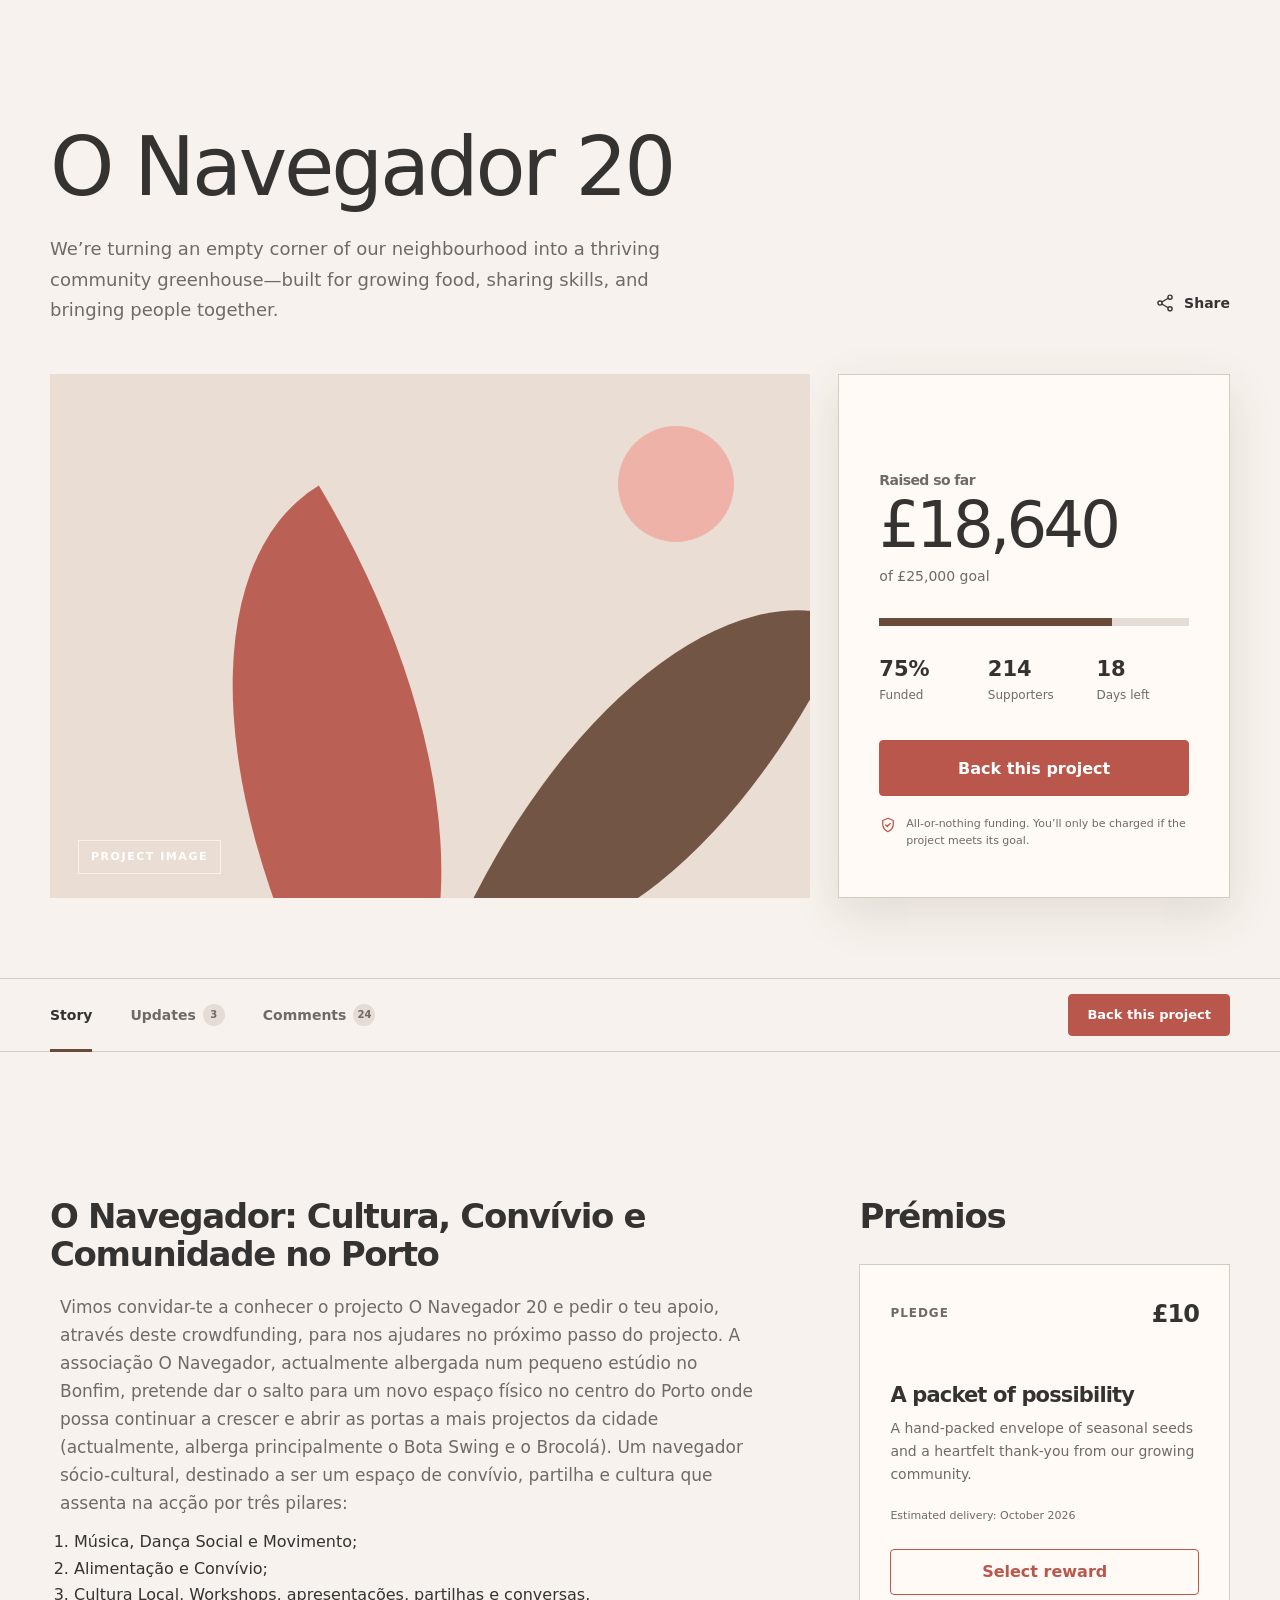
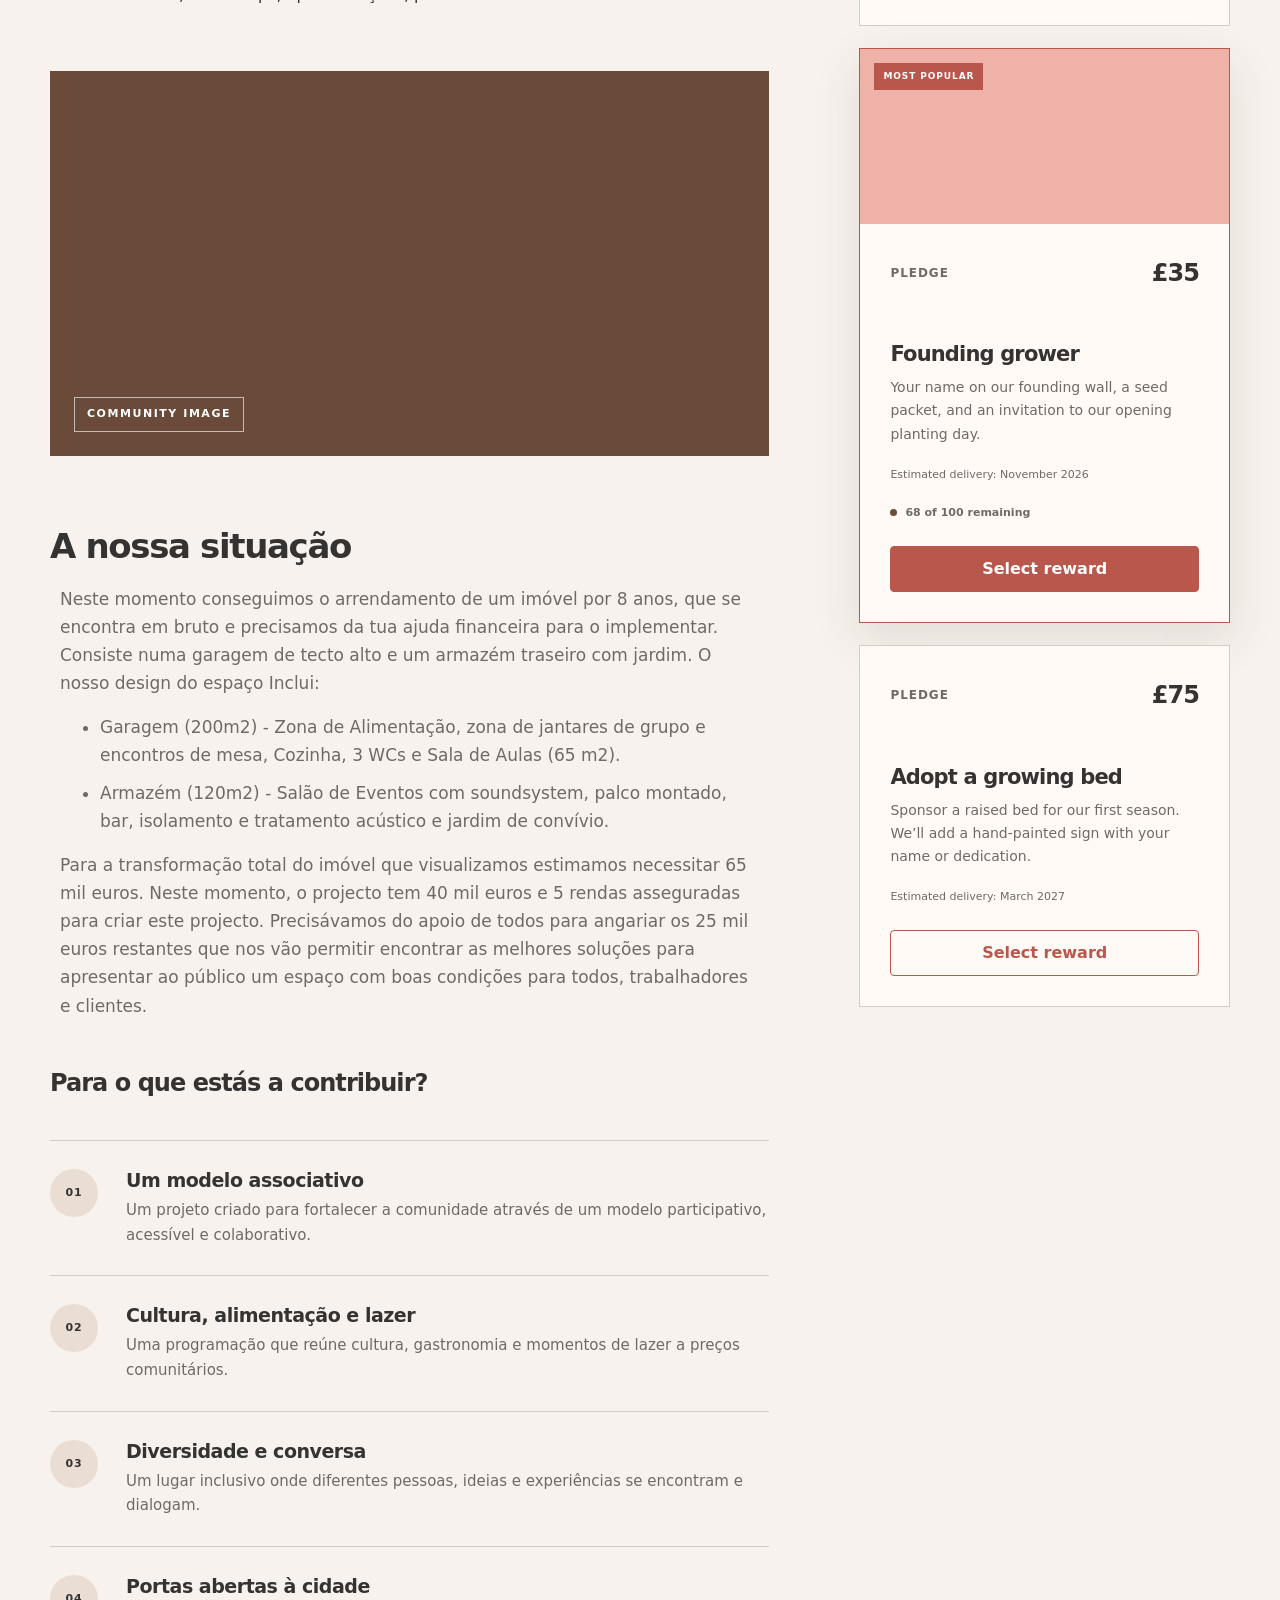
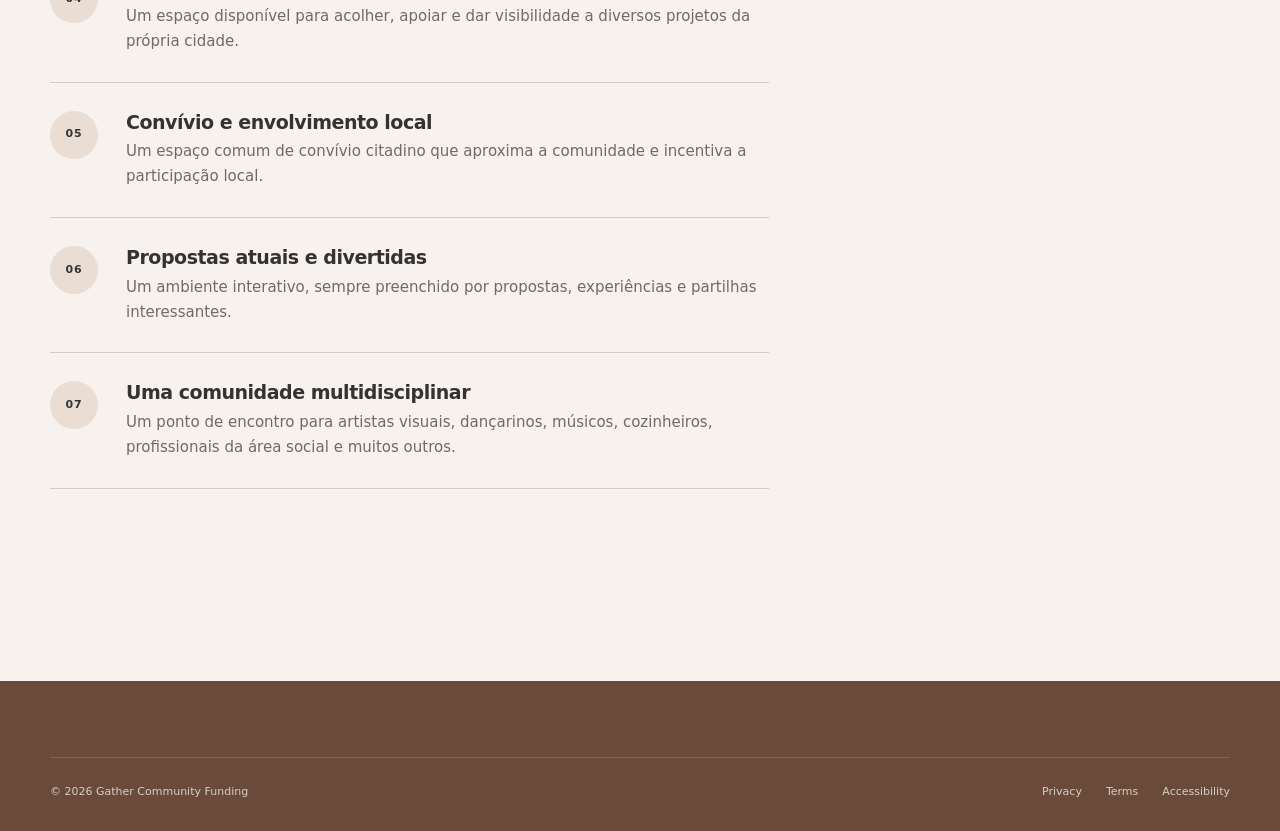
==== commit d47e481e: "v3" ====
--- a/index.html
+++ b/index.html
@@ -1,133 +1,134 @@
 <!doctype html>
 <html lang="en">
-  <head>
-    <meta charset="UTF-8" />
-    <meta name="viewport" content="width=device-width, initial-scale=1.0" />
-    <meta
-      name="description"
-      content="Help Greenhouse Commons turn an unused city lot into a welcoming community space."
-    />
-    <title>Greenhouse Commons — Community Crowdfunding</title>
-    <link rel="stylesheet" href="styles.css" />
-  </head>
-
-  <body>
-    <main id="main-content">
-      <article class="campaign">
-        <header class="campaign__header page-container">
-          <div>
-            <h1 class="campaign__title">O Navegador 20</h1>
-            <p class="campaign__summary">
-              We’re turning an empty corner of our neighbourhood into a thriving
-              community greenhouse—built for growing food, sharing skills, and
-              bringing people together.
-            </p>
-          </div>
-
-          <button class="share-button" type="button" data-share>
-            <svg class="share-button__icon" viewBox="0 0 24 24" aria-hidden="true">
-              <circle cx="18" cy="5" r="2.5"></circle>
-              <circle cx="6" cy="12" r="2.5"></circle>
-              <circle cx="18" cy="19" r="2.5"></circle>
-              <path d="m8.2 10.8 7.6-4.5M8.2 13.2l7.6 4.5"></path>
-            </svg>
-            <span>Share</span>
-          </button>
-
-          <div class="campaign__overview">
-            <figure
-              class="media-placeholder media-placeholder--hero"
-              aria-label="Image placeholder for the community greenhouse"
-            >
-              <span class="media-placeholder__sun" aria-hidden="true"></span>
-              <span
-                class="media-placeholder__leaf media-placeholder__leaf--left"
-                aria-hidden="true"
-              ></span>
-              <span
-                class="media-placeholder__leaf media-placeholder__leaf--right"
-                aria-hidden="true"
-              ></span>
-              <figcaption class="media-placeholder__label">Project image</figcaption>
-            </figure>
-
-            <section class="funding-summary" aria-labelledby="funding-title">
-              <h2 class="funding-summary__label" id="funding-title">Raised so far</h2>
-              <p class="funding-summary__amount">£18,640</p>
-              <p class="funding-summary__goal">of £25,000 goal</p>
-
-              <div
-                class="progress"
-                role="progressbar"
-                aria-valuenow="75"
-                aria-valuemin="0"
-                aria-valuemax="100"
-                aria-label="Campaign is 75 percent funded"
-              >
-                <span class="progress__value"></span>
+
+<head>
+  <meta charset="UTF-8" />
+  <meta name="viewport" content="width=device-width, initial-scale=1.0" />
+  <meta name="description"
+    content="Help Greenhouse Commons turn an unused city lot into a welcoming community space." />
+  <title>Greenhouse Commons — Community Crowdfunding</title>
+  <link rel="stylesheet" href="styles.css" />
+</head>
+
+<body>
+  <main id="main-content">
+    <article class="campaign">
+      <header class="campaign__header page-container">
+        <div>
+          <h1 class="campaign__title">O Navegador 20</h1>
+          <p class="campaign__summary">
+            We’re turning an empty corner of our neighbourhood into a thriving
+            community greenhouse—built for growing food, sharing skills, and
+            bringing people together.
+          </p>
+        </div>
+
+        <button class="share-button" type="button" data-share>
+          <svg class="share-button__icon" viewBox="0 0 24 24" aria-hidden="true">
+            <circle cx="18" cy="5" r="2.5"></circle>
+            <circle cx="6" cy="12" r="2.5"></circle>
+            <circle cx="18" cy="19" r="2.5"></circle>
+            <path d="m8.2 10.8 7.6-4.5M8.2 13.2l7.6 4.5"></path>
+          </svg>
+          <span>Share</span>
+        </button>
+
+        <div class="campaign__overview">
+          <figure class="media-placeholder media-placeholder--hero"
+            aria-label="Image placeholder for the community greenhouse">
+            <span class="media-placeholder__sun" aria-hidden="true"></span>
+            <span class="media-placeholder__leaf media-placeholder__leaf--left" aria-hidden="true"></span>
+            <span class="media-placeholder__leaf media-placeholder__leaf--right" aria-hidden="true"></span>
+            <figcaption class="media-placeholder__label">Project image</figcaption>
+          </figure>
+
+          <section class="funding-summary" aria-labelledby="funding-title">
+            <h2 class="funding-summary__label" id="funding-title">Raised so far</h2>
+            <p class="funding-summary__amount">£18,640</p>
+            <p class="funding-summary__goal">of £25,000 goal</p>
+
+            <div class="progress" role="progressbar" aria-valuenow="75" aria-valuemin="0" aria-valuemax="100"
+              aria-label="Campaign is 75 percent funded">
+              <span class="progress__value"></span>
+            </div>
+
+            <dl class="campaign-stats">
+              <div class="campaign-stats__item">
+                <dt class="campaign-stats__label">Funded</dt>
+                <dd class="campaign-stats__value">75%</dd>
               </div>
-
-              <dl class="campaign-stats">
-                <div class="campaign-stats__item">
-                  <dt class="campaign-stats__label">Funded</dt>
-                  <dd class="campaign-stats__value">75%</dd>
-                </div>
-                <div class="campaign-stats__item">
-                  <dt class="campaign-stats__label">Supporters</dt>
-                  <dd class="campaign-stats__value">214</dd>
-                </div>
-                <div class="campaign-stats__item">
-                  <dt class="campaign-stats__label">Days left</dt>
-                  <dd class="campaign-stats__value">18</dd>
-                </div>
-              </dl>
-
-              <a class="button button--primary button--large button--full" href="#rewards">
-                Back this project
-              </a>
-
-              <p class="funding-summary__assurance">
-                <svg class="funding-summary__assurance-icon" viewBox="0 0 24 24" aria-hidden="true">
-                  <path d="M12 3 5 6v5c0 4.5 2.8 8 7 10 4.2-2 7-5.5 7-10V6l-7-3Z"></path>
-                  <path d="m9 12 2 2 4-4"></path>
-                </svg>
-                <span>
-                  All-or-nothing funding. You’ll only be charged if the project
-                  meets its goal.
-                </span>
-              </p>
-            </section>
-          </div>
-        </header>
-
-        <nav class="campaign-nav" aria-label="Campaign sections">
-          <div class="campaign-nav__inner page-container">
-            <ul class="campaign-nav__list">
-              <li class="campaign-nav__item">
-                <a class="campaign-nav__link campaign-nav__link--active" href="#story">Story</a>
-              </li>
-              <li class="campaign-nav__item">
-                <a class="campaign-nav__link" href="#updates">
-                  Updates <span class="campaign-nav__count">3</span>
-                </a>
-              </li>
-              <li class="campaign-nav__item">
-                <a class="campaign-nav__link" href="#comments">
-                  Comments <span class="campaign-nav__count">24</span>
-                </a>
-              </li>
-            </ul>
-            <a class="button button--primary button--small campaign-nav__action" href="#rewards">
+              <div class="campaign-stats__item">
+                <dt class="campaign-stats__label">Supporters</dt>
+                <dd class="campaign-stats__value">214</dd>
+              </div>
+              <div class="campaign-stats__item">
+                <dt class="campaign-stats__label">Days left</dt>
+                <dd class="campaign-stats__value">18</dd>
+              </div>
+            </dl>
+
+            <a class="button button--primary button--large button--full" href="#rewards">
               Back this project
             </a>
-          </div>
-        </nav>
-
-        <div class="campaign__content page-container">
-          <div class="campaign__story-column">
-            <section class="story" id="story" aria-labelledby="story-title">
-              <h2 class="visually-hidden" id="story-title">Our story</h2>
-              <p class="story__lead">
+
+            <p class="funding-summary__assurance">
+              <svg class="funding-summary__assurance-icon" viewBox="0 0 24 24" aria-hidden="true">
+                <path d="M12 3 5 6v5c0 4.5 2.8 8 7 10 4.2-2 7-5.5 7-10V6l-7-3Z"></path>
+                <path d="m9 12 2 2 4-4"></path>
+              </svg>
+              <span>
+                All-or-nothing funding. You’ll only be charged if the project
+                meets its goal.
+              </span>
+            </p>
+          </section>
+        </div>
+      </header>
+
+      <nav class="campaign-nav" aria-label="Campaign sections">
+        <div class="campaign-nav__inner page-container">
+          <ul class="campaign-nav__list">
+            <li class="campaign-nav__item">
+              <a class="campaign-nav__link campaign-nav__link--active" href="#story">Story</a>
+            </li>
+            <li class="campaign-nav__item">
+              <a class="campaign-nav__link" href="#updates">
+                Updates <span class="campaign-nav__count">3</span>
+              </a>
+            </li>
+            <li class="campaign-nav__item">
+              <a class="campaign-nav__link" href="#comments">
+                Comments <span class="campaign-nav__count">24</span>
+              </a>
+            </li>
+          </ul>
+          <a class="button button--primary button--small campaign-nav__action" href="#rewards">
+            Back this project
+          </a>
+        </div>
+      </nav>
+
+      <div class="campaign__content page-container">
+        <div class="campaign__story-column">
+          <section class="story" id="story" aria-labelledby="story-title">
+            <h2 class="visually-hidden" id="story-title">Our story</h2>
+            <!-- <div class="story__lead">
+              <h2>O Navegador: Cultura, Convívio e Comunidade no Porto</h2>
+              <p class="story__lead-">
+                A associação O Navegador promove um espaço comunitário de convívio, partilha e
+                cultura no Porto. Apoia projetos locais e aproxima a comunidade através de três
+                áreas principais: música, dança e movimento; alimentação e convívio; e cultura
+                local, com workshops, apresentações, conversas e troca de conhecimentos. O
+                objetivo é acolher mais iniciativas da cidade e fortalecer a colaboração e a
+                participação cultural.
+              </p>
+            </div> -->
+
+            <section class="story-section" aria-labelledby="greenhouse-title">
+              <h2 class="story-section__title" id="greenhouse-title">O Navegador: Cultura, Convívio e Comunidade no
+                Porto</h2>
+
+              <p class="story-section__copy">
                 Vimos convidar-te a conhecer o projecto O Navegador 20 e pedir o teu apoio,
                 através deste crowdfunding, para nos ajudares no próximo passo do projecto. A
                 associação O Navegador, actualmente albergada num pequeno estúdio no Bonfim,
@@ -135,237 +136,309 @@
                 continuar a crescer e abrir as portas a mais projectos da cidade (actualmente,
                 alberga principalmente o Bota Swing e o Brocolá). Um navegador sócio-cultural,
                 destinado a ser um espaço de convívio, partilha e cultura que assenta na acção
-                por três pilares: 
-
-                1) Música, Dança Social e Movimento;
-                2) Alimentação e Convívio;
-                3) Cultura Local, Workshops, apresentações, partilhas e conversas.
-              </p>
-
-              <section class="story-section" aria-labelledby="greenhouse-title">
-                <h2 class="story-section__title" id="greenhouse-title">A greenhouse for everyone</h2>
-                <p class="story-section__copy">
-                  Greenhouse Commons will be a volunteer-led growing space, open to
-                  everyone. Local families will grow fresh produce, schools will run
-                  hands-on nature sessions, and neighbours of all ages can share what
-                  they know—from seed saving to cooking.
-                </p>
-
-                <figure
-                  class="media-placeholder media-placeholder--story"
-                  aria-label="Image placeholder for volunteers gardening"
-                >
-                  <figcaption class="media-placeholder__label">Community image</figcaption>
-                </figure>
-              </section>
-
-              <section class="story-section" aria-labelledby="build-title">
-                <h2 class="story-section__title" id="build-title">What your support will build</h2>
-                <p class="story-section__copy">
-                  We’ve secured the site and planning permission. Now we need your
-                  help to build the space and open the doors. Every contribution
-                  brings the first planting day closer.
-                </p>
-
-                <ol class="feature-list">
-                  <li class="feature-list__item">
-                    <span class="feature-list__number" aria-hidden="true">01</span>
-                    <div>
-                      <h3 class="feature-list__title">An all-season growing space</h3>
-                      <p class="feature-list__copy">
-                        A durable, accessible greenhouse with raised beds and wide paths.
-                      </p>
-                    </div>
-                  </li>
-                  <li class="feature-list__item">
-                    <span class="feature-list__number" aria-hidden="true">02</span>
-                    <div>
-                      <h3 class="feature-list__title">Tools for the whole community</h3>
-                      <p class="feature-list__copy">
-                        Shared equipment, rainwater storage, composting, and a seed library.
-                      </p>
-                    </div>
-                  </li>
-                  <li class="feature-list__item">
-                    <span class="feature-list__number" aria-hidden="true">03</span>
-                    <div>
-                      <h3 class="feature-list__title">Free workshops and events</h3>
-                      <p class="feature-list__copy">
-                        Practical sessions led by local growers, cooks, and makers.
-                      </p>
-                    </div>
-                  </li>
-                </ol>
-              </section>
-
-              <!-- <figure class="testimonial"> -->
-              <!--   <blockquote class="testimonial__quote"> -->
-              <!--     “A place like this gives people a reason to stop, talk, and make -->
-              <!--     something together. That’s exactly what our street needs.” -->
-              <!--   </blockquote> -->
-              <!--   <figcaption class="testimonial__credit">— Priya, Willow Street resident</figcaption> -->
-              <!-- </figure> -->
+                por três pilares:
+              </p>
+              <ol class="story__pillars">
+                <li>Música, Dança Social e Movimento;</li>
+                <li>Alimentação e Convívio;</li>
+                <li>Cultura Local, Workshops, apresentações, partilhas e conversas.</li>
+              </ol>
+              <!-- <p class="story-section__copy"> -->
+              <!--   Greenhouse Commons will be a volunteer-led growing space, open to -->
+              <!--   everyone. Local families will grow fresh produce, schools will run -->
+              <!--   hands-on nature sessions, and neighbours of all ages can share what -->
+              <!--   they know—from seed saving to cooking. -->
+              <!-- </p> -->
+
+              <figure class="media-placeholder media-placeholder--story"
+                aria-label="Image placeholder for volunteers gardening">
+                <figcaption class="media-placeholder__label">Community image</figcaption>
+              </figure>
             </section>
 
-            <!-- <section class="updates" id="updates" aria-labelledby="updates-title"> -->
-            <!--   <header class="section-heading"> -->
-            <!--     <div> -->
-            <!--       <p class="eyebrow eyebrow--flush">From the team</p> -->
-            <!--       <h2 class="section-heading__title" id="updates-title">Project updates</h2> -->
-            <!--     </div> -->
-            <!--     <p class="section-heading__meta">3 updates</p> -->
-            <!--   </header> -->
-            <!---->
-            <!--   <article class="update-card"> -->
-            <!--     <time class="update-card__date" datetime="2026-08-14">14 August 2026</time> -->
-            <!--     <h3 class="update-card__title">We’ve crossed the halfway mark!</h3> -->
-            <!--     <p class="update-card__copy"> -->
-            <!--       Thank you to everyone who has pledged, shared, and cheered us on. -->
-            <!--       Site preparation begins next week. -->
-            <!--     </p> -->
-            <!--   </article> -->
-            <!-- </section> -->
-
-            <!-- <section class="comments" id="comments" aria-labelledby="comments-title"> -->
-            <!--   <p class="eyebrow eyebrow--compact">Join the conversation</p> -->
-            <!--   <h2 class="comments__title" id="comments-title">Questions or encouragement?</h2> -->
-            <!--   <p class="comments__copy"> -->
-            <!--     Log in to leave a comment for the Greenhouse Commons team. -->
-            <!--   </p> -->
-            <!--   <a class="text-link" href="#comments"> -->
-            <!--     View 24 comments <span class="text-link__arrow" aria-hidden="true">→</span> -->
-            <!--   </a> -->
-            <!-- </section> -->
-          </div>
-
-          <aside class="rewards" id="rewards" aria-labelledby="rewards-title">
-            <header class="rewards__header">
-              <p class="eyebrow eyebrow--compact">Choose your support</p>
-              <h2 class="rewards__title" id="rewards-title">Rewards</h2>
+            <section class="story-section" aria-labelledby="build-title">
+              <h2 class="story-section__title" id="build-title">A nossa situação</h2>
+              <p class="story-section__copy">
+                Neste momento conseguimos o arrendamento de um imóvel por 8
+                anos, que se encontra em bruto e precisamos da tua ajuda
+                financeira para o implementar. Consiste numa garagem de tecto
+                alto e um armazém traseiro com jardim. O nosso design do espaço
+                Inclui:
+              </p>
+
+              <ul>
+                <li class="story-section__copy">
+                  Garagem (200m2) - Zona de Alimentação, zona de jantares de grupo
+                  e encontros de mesa, Cozinha, 3 WCs e Sala de Aulas (65 m2).
+                </li>
+
+                <li class="story-section__copy">
+                  Armazém (120m2) - Salão de Eventos com soundsystem, palco
+                  montado, bar, isolamento e tratamento acústico e jardim de
+                  convívio.
+                </li>
+              </ul>
+
+              <p class="story-section__copy">
+                Para a transformação total do imóvel que visualizamos estimamos necessitar 65 mil euros. Neste momento,
+                o projecto tem 40 mil euros e 5 rendas asseguradas para criar este projecto. Precisávamos do apoio de
+                todos para angariar os 25 mil euros restantes que nos vão permitir encontrar as melhores soluções para
+                apresentar ao público um espaço com boas condições para todos, trabalhadores e clientes.
+              </p>
+
+              <h2>
+                Para o que estás a contribuir?
+              </h2>
+              <!-- <p class="story-section__copy">
+                Para empoderar um projecto com um modelo associativo, que tem como objectivo trazer cultura,
+                alimentação, lazer, diversidade e conversas a preços comunitários. Que pretende abrir as portas a vários
+                projectos da própria cidade e criar um espaço comum de convívio citadino e de envolvência local. Um
+                espaço interactivo, sempre com propostas e partilhas interessantes, atuais e divertidas, albergando
+                desde artistas visuais, dançarinos, músicos, cozinheiros, social workers e outros.
+                Gostarias de saber mais detalhes? Vê a nossa apresentação do projeto!
+              </p> -->
+
+              <ol class="feature-list">
+                <li class="feature-list__item">
+                  <span class="feature-list__number" aria-hidden="true">01</span>
+                  <div>
+                    <h3 class="feature-list__title">Um modelo associativo</h3>
+                    <p class="feature-list__copy">
+                      Um projeto criado para fortalecer a comunidade através de um modelo participativo, acessível e
+                      colaborativo.
+                    </p>
+                  </div>
+                </li>
+
+                <li class="feature-list__item">
+                  <span class="feature-list__number" aria-hidden="true">02</span>
+                  <div>
+                    <h3 class="feature-list__title">Cultura, alimentação e lazer</h3>
+                    <p class="feature-list__copy">
+                      Uma programação que reúne cultura, gastronomia e momentos de lazer a preços comunitários.
+                    </p>
+                  </div>
+                </li>
+
+                <li class="feature-list__item">
+                  <span class="feature-list__number" aria-hidden="true">03</span>
+                  <div>
+                    <h3 class="feature-list__title">Diversidade e conversa</h3>
+                    <p class="feature-list__copy">
+                      Um lugar inclusivo onde diferentes pessoas, ideias e experiências se encontram e dialogam.
+                    </p>
+                  </div>
+                </li>
+
+                <li class="feature-list__item">
+                  <span class="feature-list__number" aria-hidden="true">04</span>
+                  <div>
+                    <h3 class="feature-list__title">Portas abertas à cidade</h3>
+                    <p class="feature-list__copy">
+                      Um espaço disponível para acolher, apoiar e dar visibilidade a diversos projetos da própria
+                      cidade.
+                    </p>
+                  </div>
+                </li>
+
+                <li class="feature-list__item">
+                  <span class="feature-list__number" aria-hidden="true">05</span>
+                  <div>
+                    <h3 class="feature-list__title">Convívio e envolvimento local</h3>
+                    <p class="feature-list__copy">
+                      Um espaço comum de convívio citadino que aproxima a comunidade e incentiva a participação local.
+                    </p>
+                  </div>
+                </li>
+
+                <li class="feature-list__item">
+                  <span class="feature-list__number" aria-hidden="true">06</span>
+                  <div>
+                    <h3 class="feature-list__title">Propostas atuais e divertidas</h3>
+                    <p class="feature-list__copy">
+                      Um ambiente interativo, sempre preenchido por propostas, experiências e partilhas interessantes.
+                    </p>
+                  </div>
+                </li>
+
+                <li class="feature-list__item">
+                  <span class="feature-list__number" aria-hidden="true">07</span>
+                  <div>
+                    <h3 class="feature-list__title">Uma comunidade multidisciplinar</h3>
+                    <p class="feature-list__copy">
+                      Um ponto de encontro para artistas visuais, dançarinos, músicos, cozinheiros, profissionais da
+                      área social e muitos outros.
+                    </p>
+                  </div>
+                </li>
+              </ol>
+            </section>
+
+            <!-- <figure class="testimonial"> -->
+            <!--   <blockquote class="testimonial__quote"> -->
+            <!--     “A place like this gives people a reason to stop, talk, and make -->
+            <!--     something together. That’s exactly what our street needs.” -->
+            <!--   </blockquote> -->
+            <!--   <figcaption class="testimonial__credit">— Priya, Willow Street resident</figcaption> -->
+            <!-- </figure> -->
+          </section>
+
+          <!-- <section class="updates" id="updates" aria-labelledby="updates-title"> -->
+          <!--   <header class="section-heading"> -->
+          <!--     <div> -->
+          <!--       <p class="eyebrow eyebrow--flush">From the team</p> -->
+          <!--       <h2 class="section-heading__title" id="updates-title">Project updates</h2> -->
+          <!--     </div> -->
+          <!--     <p class="section-heading__meta">3 updates</p> -->
+          <!--   </header> -->
+          <!---->
+          <!--   <article class="update-card"> -->
+          <!--     <time class="update-card__date" datetime="2026-08-14">14 August 2026</time> -->
+          <!--     <h3 class="update-card__title">We’ve crossed the halfway mark!</h3> -->
+          <!--     <p class="update-card__copy"> -->
+          <!--       Thank you to everyone who has pledged, shared, and cheered us on. -->
+          <!--       Site preparation begins next week. -->
+          <!--     </p> -->
+          <!--   </article> -->
+          <!-- </section> -->
+
+          <!-- <section class="comments" id="comments" aria-labelledby="comments-title"> -->
+          <!--   <p class="eyebrow eyebrow--compact">Join the conversation</p> -->
+          <!--   <h2 class="comments__title" id="comments-title">Questions or encouragement?</h2> -->
+          <!--   <p class="comments__copy"> -->
+          <!--     Log in to leave a comment for the Greenhouse Commons team. -->
+          <!--   </p> -->
+          <!--   <a class="text-link" href="#comments"> -->
+          <!--     View 24 comments <span class="text-link__arrow" aria-hidden="true">→</span> -->
+          <!--   </a> -->
+          <!-- </section> -->
+        </div>
+
+        <aside class="rewards" id="rewards" aria-labelledby="rewards-title">
+          <header class="rewards__header">
+            <h2 class="rewards__title" id="rewards-title">Prémios</h2>
+          </header>
+
+          <article class="reward-card">
+            <header class="reward-card__header">
+              <p class="reward-card__pledge-label">Pledge</p>
+              <p class="reward-card__amount">£10</p>
             </header>
-
-            <article class="reward-card">
+            <h3 class="reward-card__title">A packet of possibility</h3>
+            <p class="reward-card__description">
+              A hand-packed envelope of seasonal seeds and a heartfelt thank-you
+              from our growing community.
+            </p>
+            <p class="reward-card__delivery">Estimated delivery: October 2026</p>
+            <button class="button button--outline button--full" type="button">Select reward</button>
+          </article>
+
+          <article class="reward-card reward-card--featured">
+            <p class="reward-card__badge">Most popular</p>
+            <figure class="media-placeholder media-placeholder--reward" aria-label="Reward image placeholder"></figure>
+            <div class="reward-card__body">
               <header class="reward-card__header">
                 <p class="reward-card__pledge-label">Pledge</p>
-                <p class="reward-card__amount">£10</p>
+                <p class="reward-card__amount">£35</p>
               </header>
-              <h3 class="reward-card__title">A packet of possibility</h3>
+              <h3 class="reward-card__title">Founding grower</h3>
               <p class="reward-card__description">
-                A hand-packed envelope of seasonal seeds and a heartfelt thank-you
-                from our growing community.
-              </p>
-              <p class="reward-card__delivery">Estimated delivery: October 2026</p>
-              <button class="button button--outline button--full" type="button">Select reward</button>
-            </article>
-
-            <article class="reward-card reward-card--featured">
-              <p class="reward-card__badge">Most popular</p>
-              <figure
-                class="media-placeholder media-placeholder--reward"
-                aria-label="Reward image placeholder"
-              ></figure>
-              <div class="reward-card__body">
-                <header class="reward-card__header">
-                  <p class="reward-card__pledge-label">Pledge</p>
-                  <p class="reward-card__amount">£35</p>
-                </header>
-                <h3 class="reward-card__title">Founding grower</h3>
-                <p class="reward-card__description">
-                  Your name on our founding wall, a seed packet, and an invitation
-                  to our opening planting day.
-                </p>
-                <p class="reward-card__delivery">Estimated delivery: November 2026</p>
-                <p class="reward-card__availability">
-                  <span class="reward-card__availability-dot" aria-hidden="true"></span>
-                  68 of 100 remaining
-                </p>
-                <button class="button button--primary button--full" type="button">Select reward</button>
-              </div>
-            </article>
-
-            <article class="reward-card">
-              <header class="reward-card__header">
-                <p class="reward-card__pledge-label">Pledge</p>
-                <p class="reward-card__amount">£75</p>
-              </header>
-              <h3 class="reward-card__title">Adopt a growing bed</h3>
-              <p class="reward-card__description">
-                Sponsor a raised bed for our first season. We’ll add a hand-painted
-                sign with your name or dedication.
-              </p>
-              <p class="reward-card__delivery">Estimated delivery: March 2027</p>
-              <button class="button button--outline button--full" type="button">Select reward</button>
-            </article>
-
-            <section class="organiser" aria-labelledby="organiser-title">
-              <div class="organiser__avatar" aria-hidden="true">GC</div>
-              <div>
-                <p class="organiser__label">Project by</p>
-                <h2 class="organiser__name" id="organiser-title">Greenhouse Commons</h2>
-                <address class="organiser__location">Bristol, United Kingdom</address>
-              </div>
-              <a class="organiser__link" href="#organiser-title">View profile</a>
-            </section>
-          </aside>
-        </div>
-      </article>
-    </main>
-
-    <footer class="site-footer">
-      <!-- <div class="site-footer__content page-container"> -->
-      <!--   <section class="site-footer__about" aria-labelledby="footer-about-title"> -->
-      <!--     <h2 class="site-footer__brand" id="footer-about-title"> -->
-      <!--       <span class="brand-mark" aria-hidden="true"> -->
-      <!--         <span class="brand-mark__leaf"></span> -->
-      <!--         <span class="brand-mark__leaf"></span> -->
-      <!--         <span class="brand-mark__leaf"></span> -->
-      <!--       </span> -->
-      <!--       gather -->
-      <!--     </h2> -->
-      <!--     <p class="site-footer__tagline">Good ideas grow when we gather.</p> -->
-      <!--   </section> -->
-      <!---->
-      <!--   <nav class="footer-nav" aria-label="Explore"> -->
-      <!--     <h2 class="footer-nav__title">Explore</h2> -->
-      <!--     <ul class="footer-nav__list"> -->
-      <!--       <li class="footer-nav__item"><a class="footer-nav__link" href="#story">Discover projects</a></li> -->
-      <!--       <li class="footer-nav__item"><a class="footer-nav__link" href="#rewards">Start a project</a></li> -->
-      <!--       <li class="footer-nav__item"><a class="footer-nav__link" href="#updates">How it works</a></li> -->
-      <!--     </ul> -->
-      <!--   </nav> -->
-      <!---->
-      <!--   <nav class="footer-nav" aria-label="About"> -->
-      <!--     <h2 class="footer-nav__title">About</h2> -->
-      <!--     <ul class="footer-nav__list"> -->
-      <!--       <li class="footer-nav__item"><a class="footer-nav__link" href="#story">Our story</a></li> -->
-      <!--       <li class="footer-nav__item"><a class="footer-nav__link" href="#main-content">Trust &amp; safety</a></li> -->
-      <!--       <li class="footer-nav__item"><a class="footer-nav__link" href="#comments">Help centre</a></li> -->
-      <!--     </ul> -->
-      <!--   </nav> -->
-      <!---->
-      <!--   <section class="newsletter" aria-labelledby="newsletter-title"> -->
-      <!--     <h2 class="newsletter__title" id="newsletter-title">Stay in the loop</h2> -->
-      <!--     <p class="newsletter__description">Fresh projects and good news, once a month.</p> -->
-      <!--     <form class="newsletter__form"> -->
-      <!--       <label class="visually-hidden" for="email">Email address</label> -->
-      <!--       <input class="newsletter__input" id="email" type="email" placeholder="Email address" required /> -->
-      <!--       <button class="newsletter__submit" type="submit" aria-label="Subscribe">→</button> -->
-      <!--     </form> -->
-      <!--   </section> -->
-      <!-- </div> -->
-
-      <div class="site-footer__legal page-container">
-        <p>© 2026 Gather Community Funding</p>
-        <nav class="legal-nav" aria-label="Legal">
-          <a class="legal-nav__link" href="#main-content">Privacy</a>
-          <a class="legal-nav__link" href="#main-content">Terms</a>
-          <a class="legal-nav__link" href="#main-content">Accessibility</a>
-        </nav>
+                Your name on our founding wall, a seed packet, and an invitation
+                to our opening planting day.
+              </p>
+              <p class="reward-card__delivery">Estimated delivery: November 2026</p>
+              <p class="reward-card__availability">
+                <span class="reward-card__availability-dot" aria-hidden="true"></span>
+                68 of 100 remaining
+              </p>
+              <button class="button button--primary button--full" type="button">Select reward</button>
+            </div>
+          </article>
+
+          <article class="reward-card">
+            <header class="reward-card__header">
+              <p class="reward-card__pledge-label">Pledge</p>
+              <p class="reward-card__amount">£75</p>
+            </header>
+            <h3 class="reward-card__title">Adopt a growing bed</h3>
+            <p class="reward-card__description">
+              Sponsor a raised bed for our first season. We’ll add a hand-painted
+              sign with your name or dedication.
+            </p>
+            <p class="reward-card__delivery">Estimated delivery: March 2027</p>
+            <button class="button button--outline button--full" type="button">Select reward</button>
+          </article>
+
+          <!-- <section class="organiser" aria-labelledby="organiser-title">
+            <div class="organiser__avatar" aria-hidden="true">GC</div>
+            <div>
+              <p class="organiser__label">Project by</p>
+              <h2 class="organiser__name" id="organiser-title">Greenhouse Commons</h2>
+              <address class="organiser__location">Bristol, United Kingdom</address>
+            </div>
+            <a class="organiser__link" href="#organiser-title">View profile</a>
+          </section> -->
+        </aside>
       </div>
-    </footer>
-
-    <p class="toast" role="status" aria-live="polite" hidden>Project link copied</p>
-
-    <script src="script.js"></script>
-  </body>
-</html>
+    </article>
+  </main>
+
+  <footer class="site-footer">
+    <!-- <div class="site-footer__content page-container"> -->
+    <!--   <section class="site-footer__about" aria-labelledby="footer-about-title"> -->
+    <!--     <h2 class="site-footer__brand" id="footer-about-title"> -->
+    <!--       <span class="brand-mark" aria-hidden="true"> -->
+    <!--         <span class="brand-mark__leaf"></span> -->
+    <!--         <span class="brand-mark__leaf"></span> -->
+    <!--         <span class="brand-mark__leaf"></span> -->
+    <!--       </span> -->
+    <!--       gather -->
+    <!--     </h2> -->
+    <!--     <p class="site-footer__tagline">Good ideas grow when we gather.</p> -->
+    <!--   </section> -->
+    <!---->
+    <!--   <nav class="footer-nav" aria-label="Explore"> -->
+    <!--     <h2 class="footer-nav__title">Explore</h2> -->
+    <!--     <ul class="footer-nav__list"> -->
+    <!--       <li class="footer-nav__item"><a class="footer-nav__link" href="#story">Discover projects</a></li> -->
+    <!--       <li class="footer-nav__item"><a class="footer-nav__link" href="#rewards">Start a project</a></li> -->
+    <!--       <li class="footer-nav__item"><a class="footer-nav__link" href="#updates">How it works</a></li> -->
+    <!--     </ul> -->
+    <!--   </nav> -->
+    <!---->
+    <!--   <nav class="footer-nav" aria-label="About"> -->
+    <!--     <h2 class="footer-nav__title">About</h2> -->
+    <!--     <ul class="footer-nav__list"> -->
+    <!--       <li class="footer-nav__item"><a class="footer-nav__link" href="#story">Our story</a></li> -->
+    <!--       <li class="footer-nav__item"><a class="footer-nav__link" href="#main-content">Trust &amp; safety</a></li> -->
+    <!--       <li class="footer-nav__item"><a class="footer-nav__link" href="#comments">Help centre</a></li> -->
+    <!--     </ul> -->
+    <!--   </nav> -->
+    <!---->
+    <!--   <section class="newsletter" aria-labelledby="newsletter-title"> -->
+    <!--     <h2 class="newsletter__title" id="newsletter-title">Stay in the loop</h2> -->
+    <!--     <p class="newsletter__description">Fresh projects and good news, once a month.</p> -->
+    <!--     <form class="newsletter__form"> -->
+    <!--       <label class="visually-hidden" for="email">Email address</label> -->
+    <!--       <input class="newsletter__input" id="email" type="email" placeholder="Email address" required /> -->
+    <!--       <button class="newsletter__submit" type="submit" aria-label="Subscribe">→</button> -->
+    <!--     </form> -->
+    <!--   </section> -->
+    <!-- </div> -->
+
+    <div class="site-footer__legal page-container">
+      <p>© 2026 Gather Community Funding</p>
+      <nav class="legal-nav" aria-label="Legal">
+        <a class="legal-nav__link" href="#main-content">Privacy</a>
+        <a class="legal-nav__link" href="#main-content">Terms</a>
+        <a class="legal-nav__link" href="#main-content">Accessibility</a>
+      </nav>
+    </div>
+  </footer>
+
+  <p class="toast" role="status" aria-live="polite" hidden>Project link copied</p>
+
+  <script src="script.js"></script>
+</body>
+
+</html>
--- a/styles.css
+++ b/styles.css
@@ -75,6 +75,8 @@
   font-family: var(--font-heading);
   line-height: 1.1;
   letter-spacing: -0.04em;
+  margin-top: 50px;
+  margin-bottom: 30px;
 }
 
 button,
@@ -568,6 +570,11 @@
   line-height: 1.4;
 }
 
+.story__pillars {
+  margin: 0.75em 0 0;
+  padding-left: 1.5em;
+}
+
 .story-section__title,
 .section-heading__title,
 .comments__title,
@@ -580,6 +587,7 @@
 .story-section__copy {
   color: var(--color-text-muted);
   font-size: 17px;
+  margin: 10px;
 }
 
 .feature-list {
@@ -1018,6 +1026,7 @@
    -------------------------------------------------------------------------- */
 
 @media (max-width: 980px) {
+
   .campaign__overview,
   .campaign__content {
     grid-template-columns: 1fr;
@@ -1144,7 +1153,7 @@
 
   .story__lead {
     margin-bottom: 52px;
-    font-size: 25px;
+    font-size: 15px;
   }
 
   .story-section__title,
@@ -1187,10 +1196,11 @@
 }
 
 @media (prefers-reduced-motion: reduce) {
+
   *,
   *::before,
   *::after {
     scroll-behavior: auto !important;
     transition-duration: 0.01ms !important;
   }
-}
+}
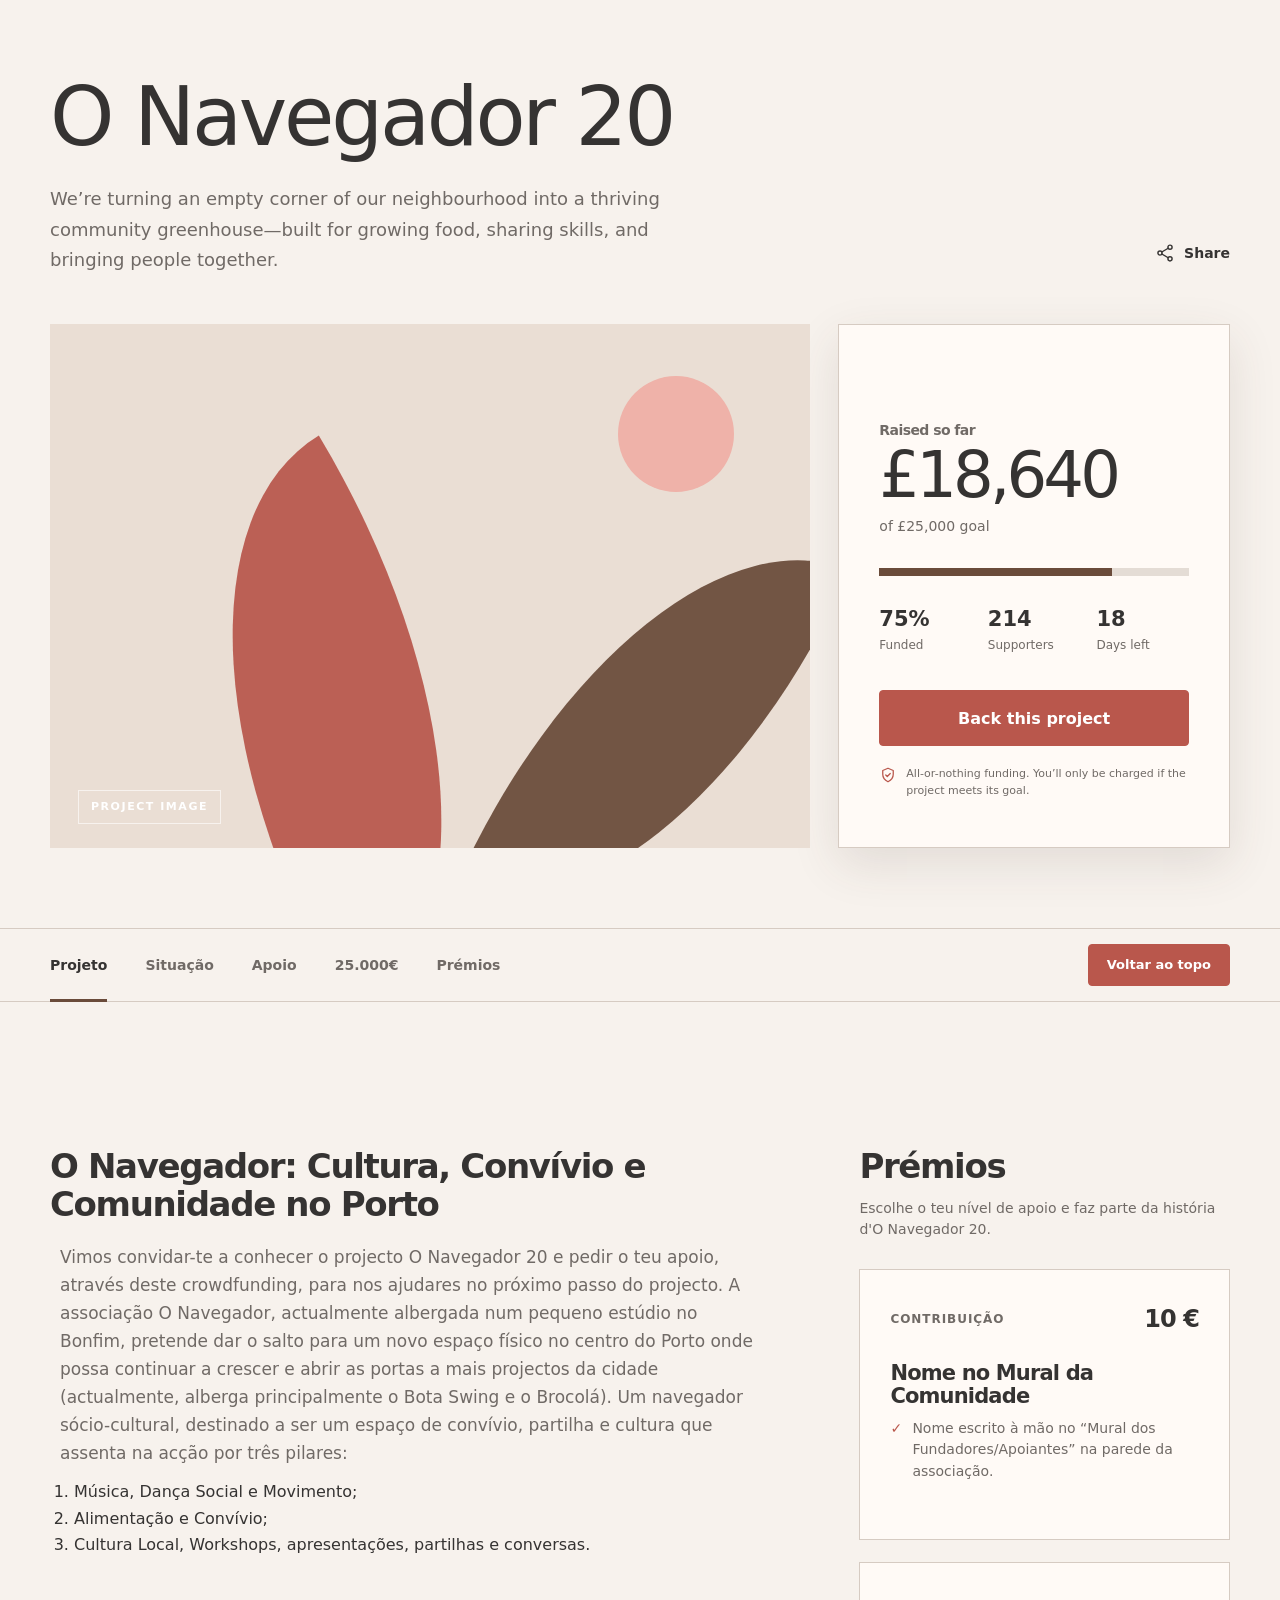
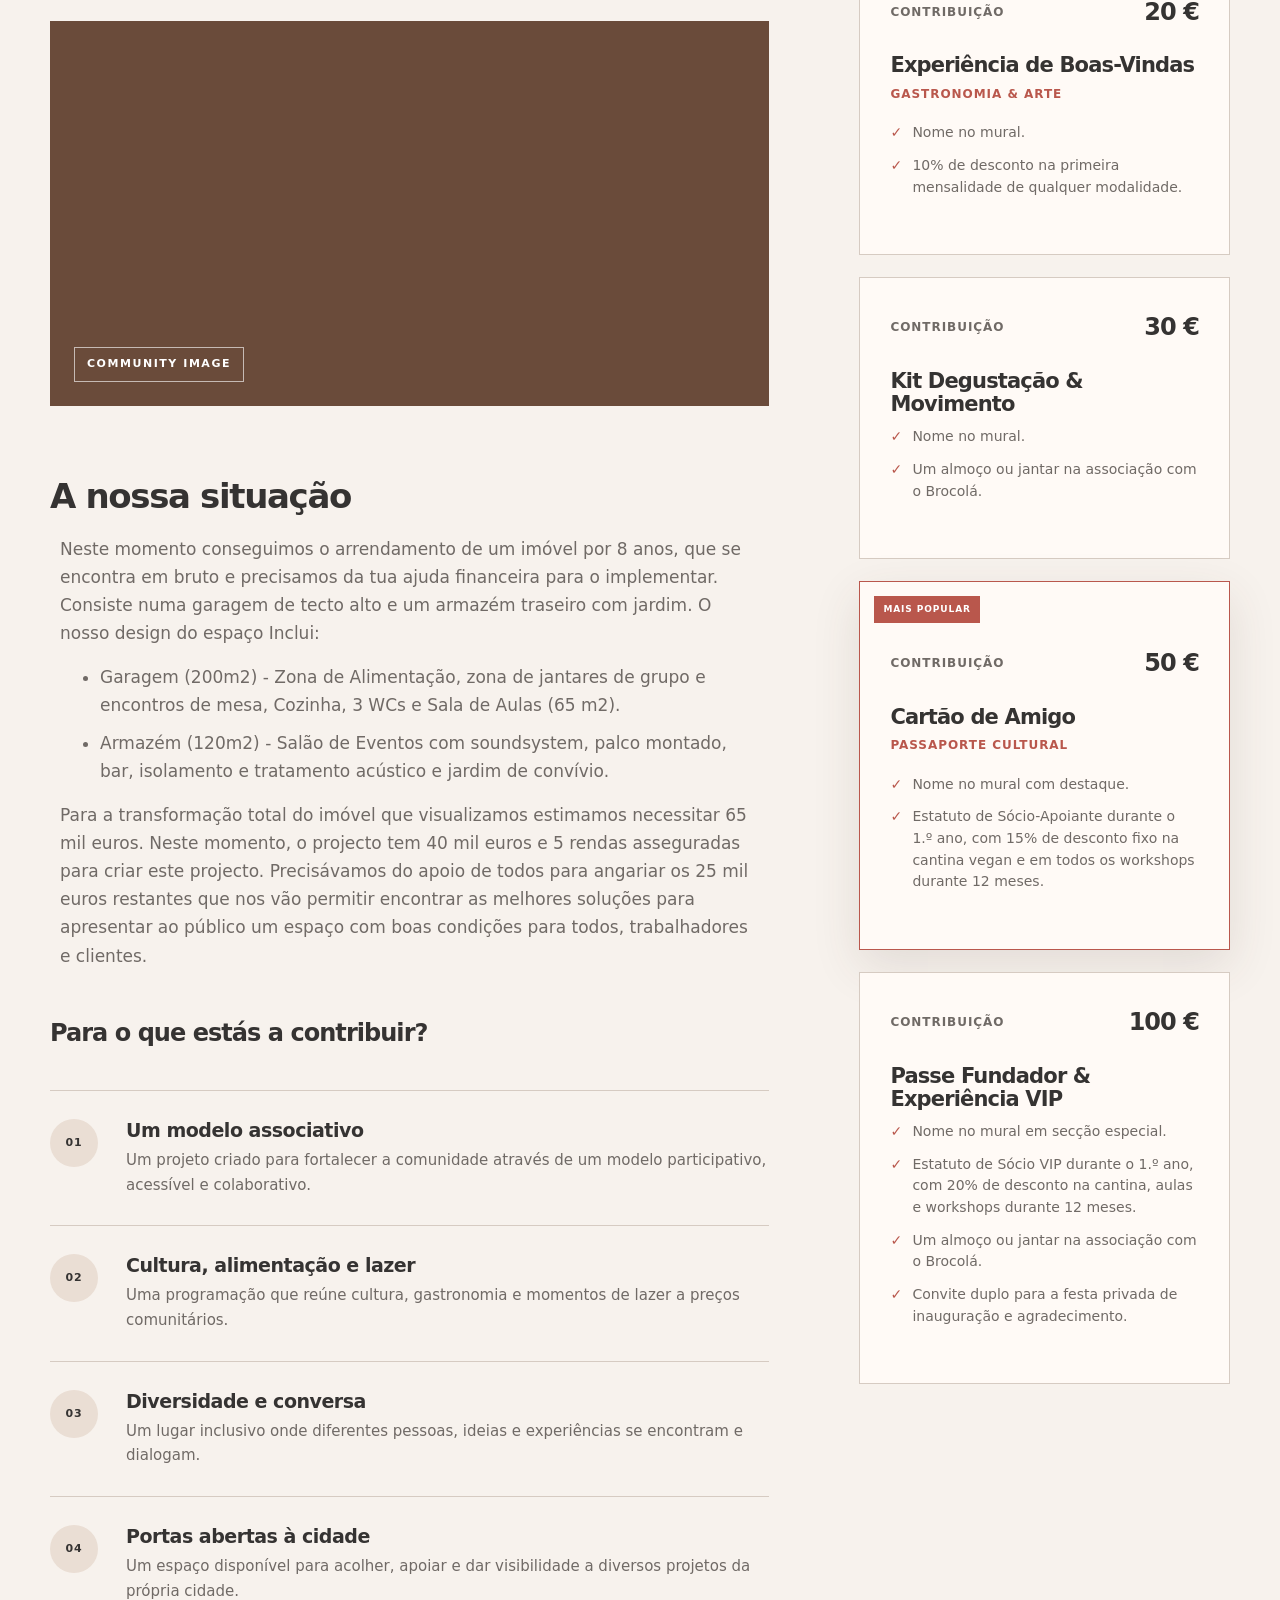
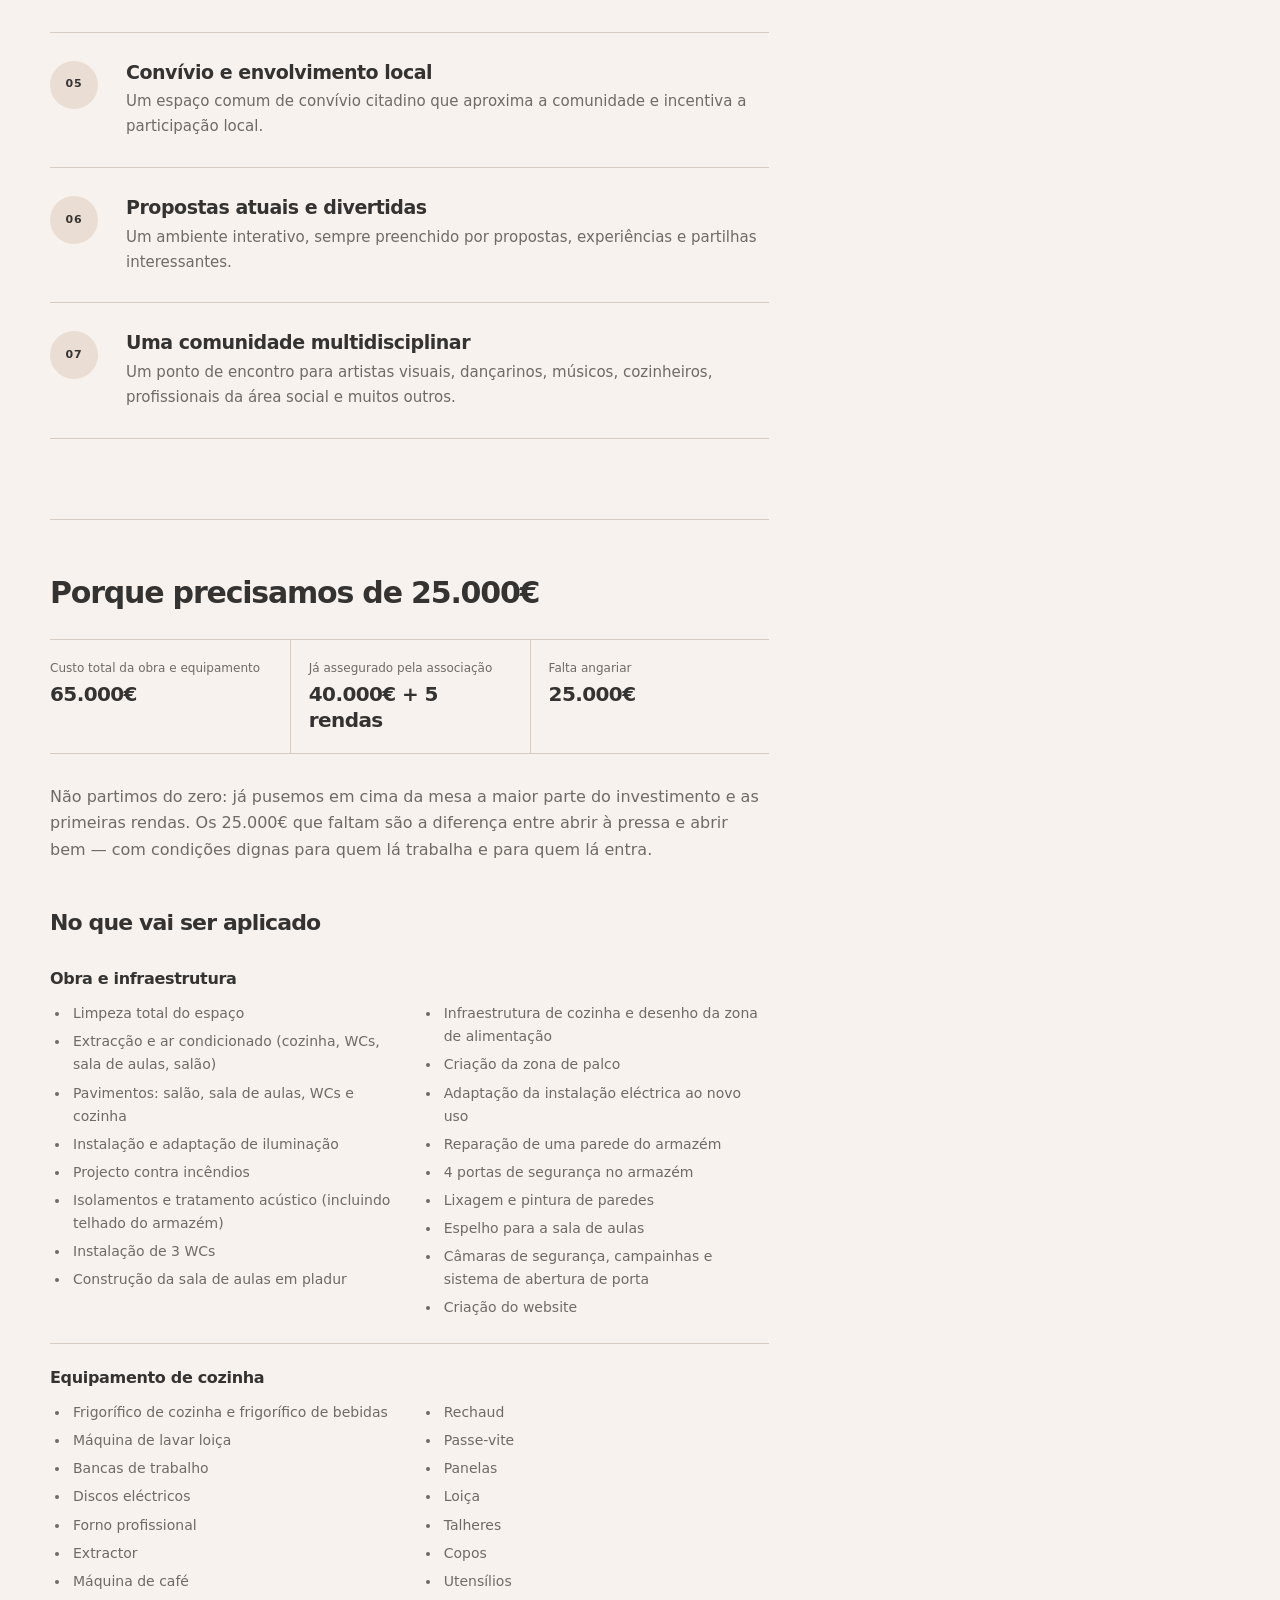
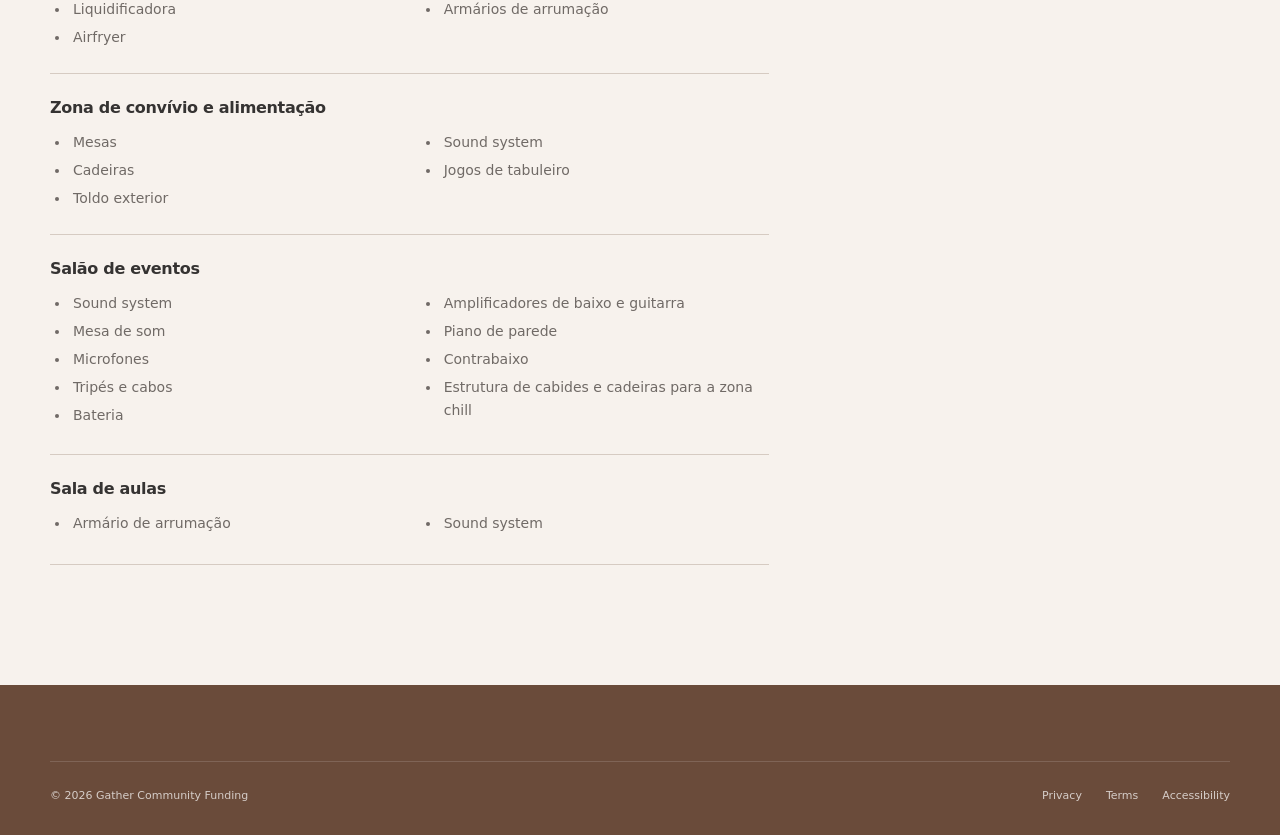
==== commit c21c1aa4: "Prémios ao lado" ====
--- a/index.html
+++ b/index.html
@@ -89,21 +89,23 @@
         <div class="campaign-nav__inner page-container">
           <ul class="campaign-nav__list">
             <li class="campaign-nav__item">
-              <a class="campaign-nav__link campaign-nav__link--active" href="#story">Story</a>
+              <a class="campaign-nav__link campaign-nav__link--active" href="#greenhouse-title">Projeto</a>
             </li>
             <li class="campaign-nav__item">
-              <a class="campaign-nav__link" href="#updates">
-                Updates <span class="campaign-nav__count">3</span>
-              </a>
+              <a class="campaign-nav__link" href="#build-title">Situação</a>
             </li>
             <li class="campaign-nav__item">
-              <a class="campaign-nav__link" href="#comments">
-                Comments <span class="campaign-nav__count">24</span>
-              </a>
+              <a class="campaign-nav__link" href="#contribution-title">Apoio</a>
+            </li>
+            <li class="campaign-nav__item">
+              <a class="campaign-nav__link" href="#funding-details-title">25.000€</a>
+            </li>
+            <li class="campaign-nav__item">
+              <a class="campaign-nav__link" href="#rewards-title">Prémios</a>
             </li>
           </ul>
-          <a class="button button--primary button--small campaign-nav__action" href="#rewards">
-            Back this project
+          <a class="button button--primary button--small campaign-nav__action" href="#main-content">
+            Voltar ao topo
           </a>
         </div>
       </nav>
@@ -186,7 +188,7 @@
                 apresentar ao público um espaço com boas condições para todos, trabalhadores e clientes.
               </p>
 
-              <h2>
+              <h2 id="contribution-title">
                 Para o que estás a contribuir?
               </h2>
               <!-- <p class="story-section__copy">
@@ -272,6 +274,117 @@
                   </div>
                 </li>
               </ol>
+            </section>
+
+            <section class="funding-details" lang="pt-PT" aria-labelledby="funding-details-title">
+              <h2 class="funding-details__title" id="funding-details-title">
+                Porque precisamos de 25.000€
+              </h2>
+
+              <dl class="funding-breakdown">
+                <div class="funding-breakdown__item">
+                  <dt>Custo total da obra e equipamento</dt>
+                  <dd>65.000€</dd>
+                </div>
+                <div class="funding-breakdown__item">
+                  <dt>Já assegurado pela associação</dt>
+                  <dd>40.000€ + 5 rendas</dd>
+                </div>
+                <div class="funding-breakdown__item">
+                  <dt>Falta angariar</dt>
+                  <dd>25.000€</dd>
+                </div>
+              </dl>
+
+              <p class="funding-details__intro">
+                Não partimos do zero: já pusemos em cima da mesa a maior parte do investimento e as primeiras rendas.
+                Os 25.000€ que faltam são a diferença entre abrir à pressa e abrir bem — com condições dignas para quem
+                lá trabalha e para quem lá entra.
+              </p>
+
+              <section class="funding-details__allocation" aria-labelledby="funding-allocation-title">
+                <h3 class="funding-details__subtitle" id="funding-allocation-title">No que vai ser aplicado</h3>
+
+                <section class="funding-details__group" aria-labelledby="infrastructure-title">
+                  <h4 id="infrastructure-title">Obra e infraestrutura</h4>
+                  <ul>
+                    <li>Limpeza total do espaço</li>
+                    <li>Extracção e ar condicionado (cozinha, WCs, sala de aulas, salão)</li>
+                    <li>Pavimentos: salão, sala de aulas, WCs e cozinha</li>
+                    <li>Instalação e adaptação de iluminação</li>
+                    <li>Projecto contra incêndios</li>
+                    <li>Isolamentos e tratamento acústico (incluindo telhado do armazém)</li>
+                    <li>Instalação de 3 WCs</li>
+                    <li>Construção da sala de aulas em pladur</li>
+                    <li>Infraestrutura de cozinha e desenho da zona de alimentação</li>
+                    <li>Criação da zona de palco</li>
+                    <li>Adaptação da instalação eléctrica ao novo uso</li>
+                    <li>Reparação de uma parede do armazém</li>
+                    <li>4 portas de segurança no armazém</li>
+                    <li>Lixagem e pintura de paredes</li>
+                    <li>Espelho para a sala de aulas</li>
+                    <li>Câmaras de segurança, campainhas e sistema de abertura de porta</li>
+                    <li>Criação do website</li>
+                  </ul>
+                </section>
+
+                <section class="funding-details__group" aria-labelledby="kitchen-equipment-title">
+                  <h4 id="kitchen-equipment-title">Equipamento de cozinha</h4>
+                  <ul>
+                    <li>Frigorífico de cozinha e frigorífico de bebidas</li>
+                    <li>Máquina de lavar loiça</li>
+                    <li>Bancas de trabalho</li>
+                    <li>Discos eléctricos</li>
+                    <li>Forno profissional</li>
+                    <li>Extractor</li>
+                    <li>Máquina de café</li>
+                    <li>Liquidificadora</li>
+                    <li>Airfryer</li>
+                    <li>Rechaud</li>
+                    <li>Passe-vite</li>
+                    <li>Panelas</li>
+                    <li>Loiça</li>
+                    <li>Talheres</li>
+                    <li>Copos</li>
+                    <li>Utensílios</li>
+                    <li>Armários de arrumação</li>
+                  </ul>
+                </section>
+
+                <section class="funding-details__group" aria-labelledby="social-area-title">
+                  <h4 id="social-area-title">Zona de convívio e alimentação</h4>
+                  <ul>
+                    <li>Mesas</li>
+                    <li>Cadeiras</li>
+                    <li>Toldo exterior</li>
+                    <li>Sound system</li>
+                    <li>Jogos de tabuleiro</li>
+                  </ul>
+                </section>
+
+                <section class="funding-details__group" aria-labelledby="events-hall-title">
+                  <h4 id="events-hall-title">Salão de eventos</h4>
+                  <ul>
+                    <li>Sound system</li>
+                    <li>Mesa de som</li>
+                    <li>Microfones</li>
+                    <li>Tripés e cabos</li>
+                    <li>Bateria</li>
+                    <li>Amplificadores de baixo e guitarra</li>
+                    <li>Piano de parede</li>
+                    <li>Contrabaixo</li>
+                    <li>Estrutura de cabides e cadeiras para a zona chill</li>
+                  </ul>
+                </section>
+
+                <section class="funding-details__group" aria-labelledby="classroom-title">
+                  <h4 id="classroom-title">Sala de aulas</h4>
+                  <ul>
+                    <li>Armário de arrumação</li>
+                    <li>Sound system</li>
+                  </ul>
+                </section>
+              </section>
             </section>
 
             <!-- <figure class="testimonial"> -->
@@ -317,56 +430,81 @@
         <aside class="rewards" id="rewards" aria-labelledby="rewards-title">
           <header class="rewards__header">
             <h2 class="rewards__title" id="rewards-title">Prémios</h2>
+            <p class="rewards__intro">
+              Escolhe o teu nível de apoio e faz parte da história d'O Navegador 20.
+            </p>
           </header>
 
           <article class="reward-card">
             <header class="reward-card__header">
-              <p class="reward-card__pledge-label">Pledge</p>
-              <p class="reward-card__amount">£10</p>
+              <p class="reward-card__pledge-label">Contribuição</p>
+              <p class="reward-card__amount">10 €</p>
             </header>
-            <h3 class="reward-card__title">A packet of possibility</h3>
-            <p class="reward-card__description">
-              A hand-packed envelope of seasonal seeds and a heartfelt thank-you
-              from our growing community.
-            </p>
-            <p class="reward-card__delivery">Estimated delivery: October 2026</p>
-            <button class="button button--outline button--full" type="button">Select reward</button>
+            <h3 class="reward-card__title">Nome no Mural da Comunidade</h3>
+            <ul class="reward-card__benefits">
+              <li>Nome escrito à mão no “Mural dos Fundadores/Apoiantes” na parede da associação.</li>
+            </ul>
           </article>
 
+          <article class="reward-card">
+            <header class="reward-card__header">
+              <p class="reward-card__pledge-label">Contribuição</p>
+              <p class="reward-card__amount">20 €</p>
+            </header>
+            <h3 class="reward-card__title">Experiência de Boas-Vindas</h3>
+            <p class="reward-card__subtitle">Gastronomia &amp; Arte</p>
+            <ul class="reward-card__benefits">
+              <li>Nome no mural.</li>
+              <li>10% de desconto na primeira mensalidade de qualquer modalidade.</li>
+            </ul>
+          </article>
+
+          <article class="reward-card">
+            <header class="reward-card__header">
+              <p class="reward-card__pledge-label">Contribuição</p>
+              <p class="reward-card__amount">30 €</p>
+            </header>
+            <h3 class="reward-card__title">Kit Degustação &amp; Movimento</h3>
+            <ul class="reward-card__benefits">
+              <li>Nome no mural.</li>
+              <li>Um almoço ou jantar na associação com o Brocolá.</li>
+            </ul>
+          </article>
+
           <article class="reward-card reward-card--featured">
-            <p class="reward-card__badge">Most popular</p>
-            <figure class="media-placeholder media-placeholder--reward" aria-label="Reward image placeholder"></figure>
+            <p class="reward-card__badge">Mais popular</p>
             <div class="reward-card__body">
               <header class="reward-card__header">
-                <p class="reward-card__pledge-label">Pledge</p>
-                <p class="reward-card__amount">£35</p>
+                <p class="reward-card__pledge-label">Contribuição</p>
+                <p class="reward-card__amount">50 €</p>
               </header>
-              <h3 class="reward-card__title">Founding grower</h3>
-              <p class="reward-card__description">
-                Your name on our founding wall, a seed packet, and an invitation
-                to our opening planting day.
-              </p>
-              <p class="reward-card__delivery">Estimated delivery: November 2026</p>
-              <p class="reward-card__availability">
-                <span class="reward-card__availability-dot" aria-hidden="true"></span>
-                68 of 100 remaining
-              </p>
-              <button class="button button--primary button--full" type="button">Select reward</button>
+              <h3 class="reward-card__title">Cartão de Amigo</h3>
+              <p class="reward-card__subtitle">Passaporte Cultural</p>
+              <ul class="reward-card__benefits">
+                <li>Nome no mural com destaque.</li>
+                <li>
+                  Estatuto de Sócio-Apoiante durante o 1.º ano, com 15% de desconto fixo na cantina
+                  vegan e em todos os workshops durante 12 meses.
+                </li>
+              </ul>
             </div>
           </article>
 
           <article class="reward-card">
             <header class="reward-card__header">
-              <p class="reward-card__pledge-label">Pledge</p>
-              <p class="reward-card__amount">£75</p>
+              <p class="reward-card__pledge-label">Contribuição</p>
+              <p class="reward-card__amount">100 €</p>
             </header>
-            <h3 class="reward-card__title">Adopt a growing bed</h3>
-            <p class="reward-card__description">
-              Sponsor a raised bed for our first season. We’ll add a hand-painted
-              sign with your name or dedication.
-            </p>
-            <p class="reward-card__delivery">Estimated delivery: March 2027</p>
-            <button class="button button--outline button--full" type="button">Select reward</button>
+            <h3 class="reward-card__title">Passe Fundador &amp; Experiência VIP</h3>
+            <ul class="reward-card__benefits">
+              <li>Nome no mural em secção especial.</li>
+              <li>
+                Estatuto de Sócio VIP durante o 1.º ano, com 20% de desconto na cantina, aulas e
+                workshops durante 12 meses.
+              </li>
+              <li>Um almoço ou jantar na associação com o Brocolá.</li>
+              <li>Convite duplo para a festa privada de inauguração e agradecimento.</li>
+            </ul>
           </article>
 
           <!-- <section class="organiser" aria-labelledby="organiser-title">
@@ -441,4 +579,4 @@
   <script src="script.js"></script>
 </body>
 
-</html>+</html>
--- a/styles.css
+++ b/styles.css
@@ -72,11 +72,16 @@
 h1,
 h2,
 h3 {
+
   font-family: var(--font-heading);
   line-height: 1.1;
   letter-spacing: -0.04em;
+  margin-bottom: 30px;
+}
+
+h2,
+h3 {
   margin-top: 50px;
-  margin-bottom: 30px;
 }
 
 button,
@@ -631,6 +636,98 @@
   font-size: 15px;
 }
 
+/* --------------------------------------------------------------------------
+   Funding details
+   -------------------------------------------------------------------------- */
+
+.funding-details {
+  margin-top: 80px;
+  padding-top: 56px;
+  border-top: 1px solid var(--color-border);
+}
+
+.funding-details__title {
+  margin: 0 0 30px;
+  font-size: 30px;
+  font-weight: 600;
+}
+
+.funding-breakdown {
+  display: grid;
+  grid-template-columns: repeat(3, minmax(0, 1fr));
+  margin-bottom: 30px;
+  border-top: 1px solid var(--color-border);
+  border-bottom: 1px solid var(--color-border);
+}
+
+.funding-breakdown__item {
+  padding: 20px 18px 20px 0;
+}
+
+.funding-breakdown__item+.funding-breakdown__item {
+  padding-left: 18px;
+  border-left: 1px solid var(--color-border);
+}
+
+.funding-breakdown dt {
+  margin-bottom: 4px;
+  color: var(--color-text-muted);
+  font-size: 12px;
+  line-height: 1.45;
+}
+
+.funding-breakdown dd {
+  font-family: var(--font-heading);
+  font-size: 20px;
+  font-weight: 600;
+  letter-spacing: -0.03em;
+  line-height: 1.3;
+}
+
+.funding-details__intro {
+  max-width: 710px;
+  color: var(--color-text-muted);
+  font-size: 16px;
+}
+
+.funding-details__allocation {
+  margin-top: 48px;
+}
+
+.funding-details__subtitle {
+  margin: 0 0 10px;
+  font-size: 22px;
+  font-weight: 600;
+}
+
+.funding-details__group {
+  padding-block: 24px;
+  border-bottom: 1px solid var(--color-border);
+}
+
+.funding-details__group h4 {
+  margin: 0 0 12px;
+  font-family: var(--font-heading);
+  font-size: 16px;
+  letter-spacing: -0.02em;
+  line-height: 1.3;
+}
+
+.funding-details__group ul {
+  margin: 0;
+  padding-left: 20px;
+  columns: 2;
+  column-gap: 42px;
+  color: var(--color-text-muted);
+  font-size: 14px;
+}
+
+.funding-details__group li {
+  break-inside: avoid;
+  margin-bottom: 5px;
+  padding-left: 3px;
+}
+
 .testimonial {
   margin-bottom: 88px;
   padding: 46px 48px;
@@ -723,6 +820,13 @@
   margin-bottom: 0;
 }
 
+.rewards__intro {
+  margin-top: 12px;
+  color: var(--color-text-muted);
+  font-size: 14px;
+  line-height: 1.55;
+}
+
 .reward-card {
   position: relative;
   margin-bottom: 22px;
@@ -741,6 +845,10 @@
   padding: 30px;
 }
 
+.reward-card--featured .reward-card__body {
+  padding-top: 62px;
+}
+
 .reward-card__header {
   display: flex;
   align-items: center;
@@ -765,8 +873,42 @@
 }
 
 .reward-card__title {
-  margin-bottom: 10px;
+  margin: 0 0 10px;
   font-size: 21px;
+}
+
+.reward-card__subtitle {
+  margin: -3px 0 18px;
+  color: var(--color-primary);
+  font-size: 12px;
+  font-weight: 700;
+  letter-spacing: 0.08em;
+  text-transform: uppercase;
+}
+
+.reward-card__benefits {
+  display: grid;
+  gap: 11px;
+  margin: 0 0 26px;
+  padding: 0;
+  color: var(--color-text-muted);
+  font-size: 14px;
+  line-height: 1.55;
+  list-style: none;
+}
+
+.reward-card__benefits li {
+  position: relative;
+  padding-left: 22px;
+}
+
+.reward-card__benefits li::before {
+  position: absolute;
+  top: 0;
+  left: 0;
+  color: var(--color-primary);
+  content: "✓";
+  font-weight: 700;
 }
 
 .reward-card__description {
@@ -1129,16 +1271,23 @@
   }
 
   .campaign-nav {
-    overflow-x: auto;
+    overflow-x: visible;
   }
 
   .campaign-nav__inner {
-    min-width: max-content;
+    min-width: 0;
     min-height: 60px;
   }
 
   .campaign-nav__list {
-    gap: 25px;
+    width: 100%;
+    justify-content: space-between;
+    gap: 10px;
+  }
+
+  .campaign-nav__link {
+    white-space: nowrap;
+    font-size: 12px;
   }
 
   .campaign-nav__action {
@@ -1163,6 +1312,33 @@
     font-size: 29px;
   }
 
+  .funding-details {
+    margin-top: 64px;
+    padding-top: 44px;
+  }
+
+  .funding-details__title {
+    font-size: 27px;
+  }
+
+  .funding-breakdown {
+    grid-template-columns: 1fr;
+  }
+
+  .funding-breakdown__item,
+  .funding-breakdown__item+.funding-breakdown__item {
+    padding: 16px 0;
+    border-left: 0;
+  }
+
+  .funding-breakdown__item+.funding-breakdown__item {
+    border-top: 1px solid var(--color-border);
+  }
+
+  .funding-details__group ul {
+    columns: 1;
+  }
+
   .testimonial {
     margin-bottom: 70px;
     padding: 34px 28px;
@@ -1203,4 +1379,4 @@
     scroll-behavior: auto !important;
     transition-duration: 0.01ms !important;
   }
-}+}
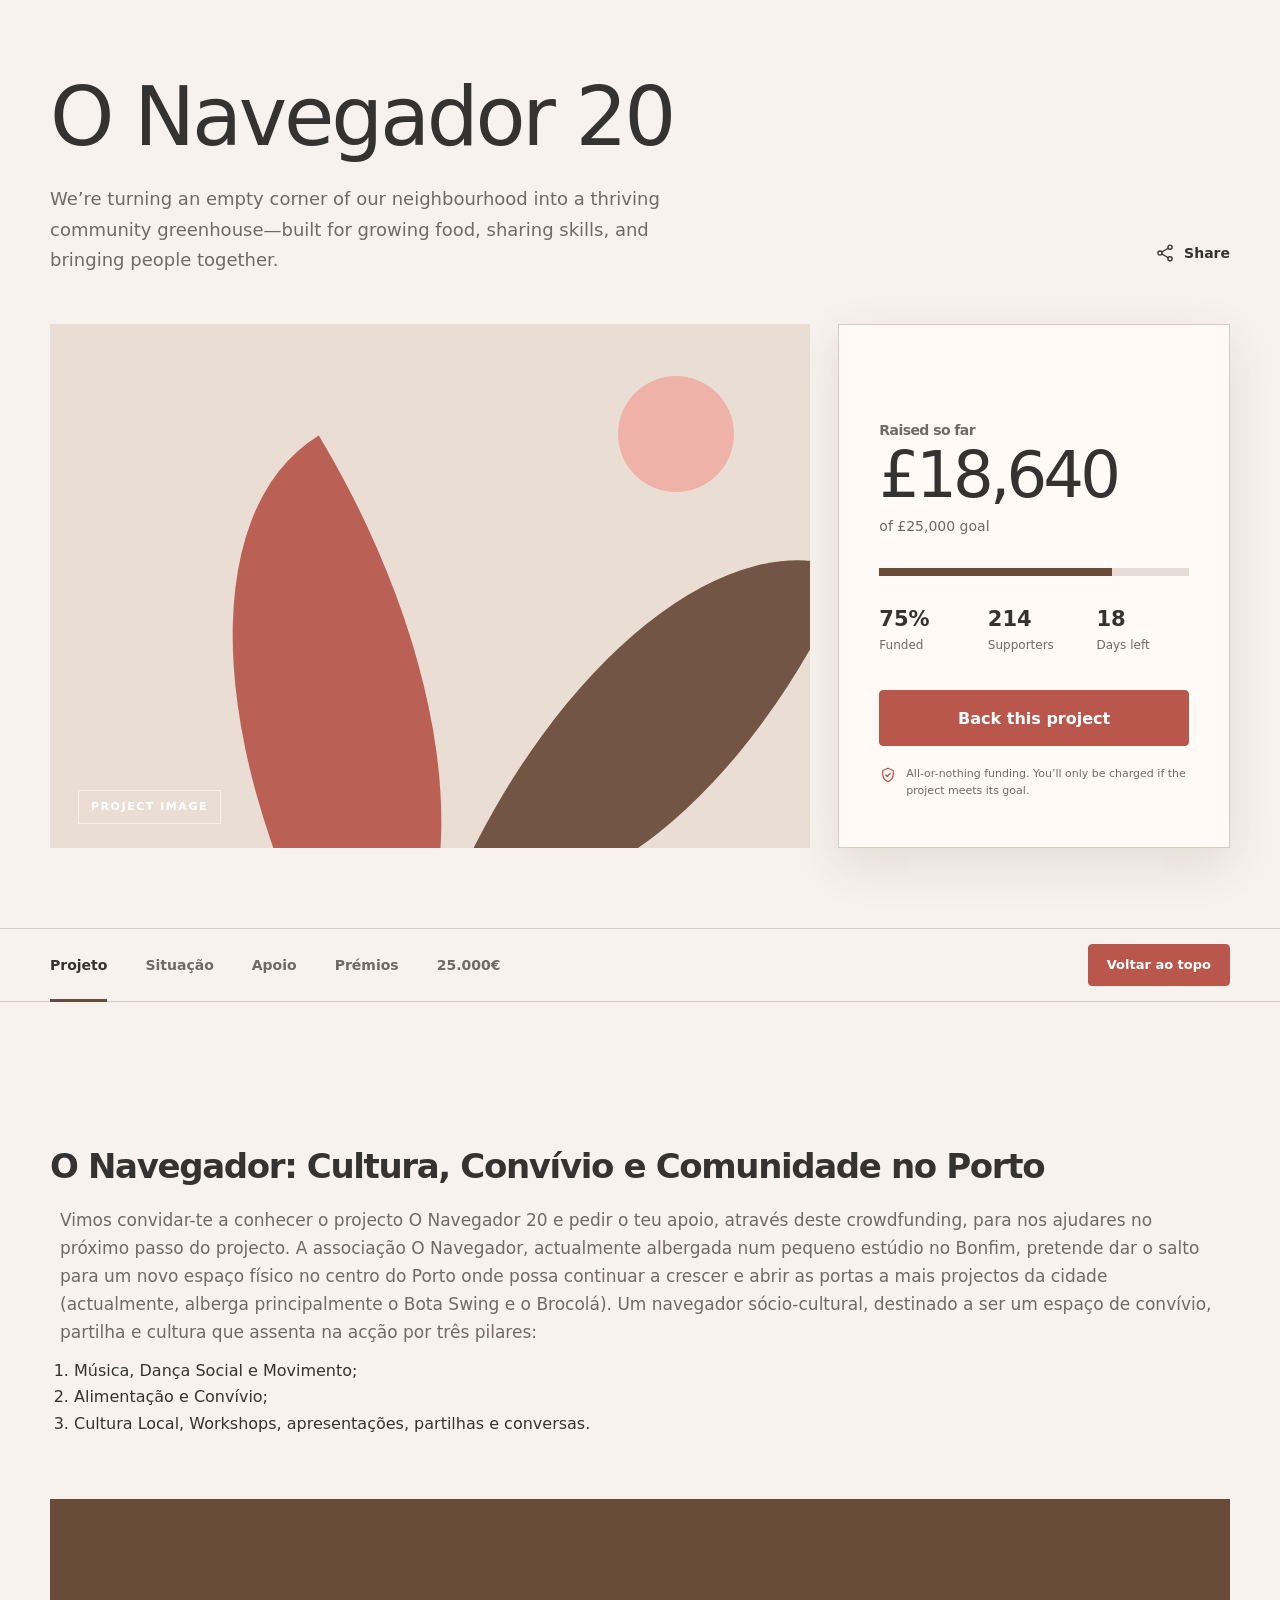
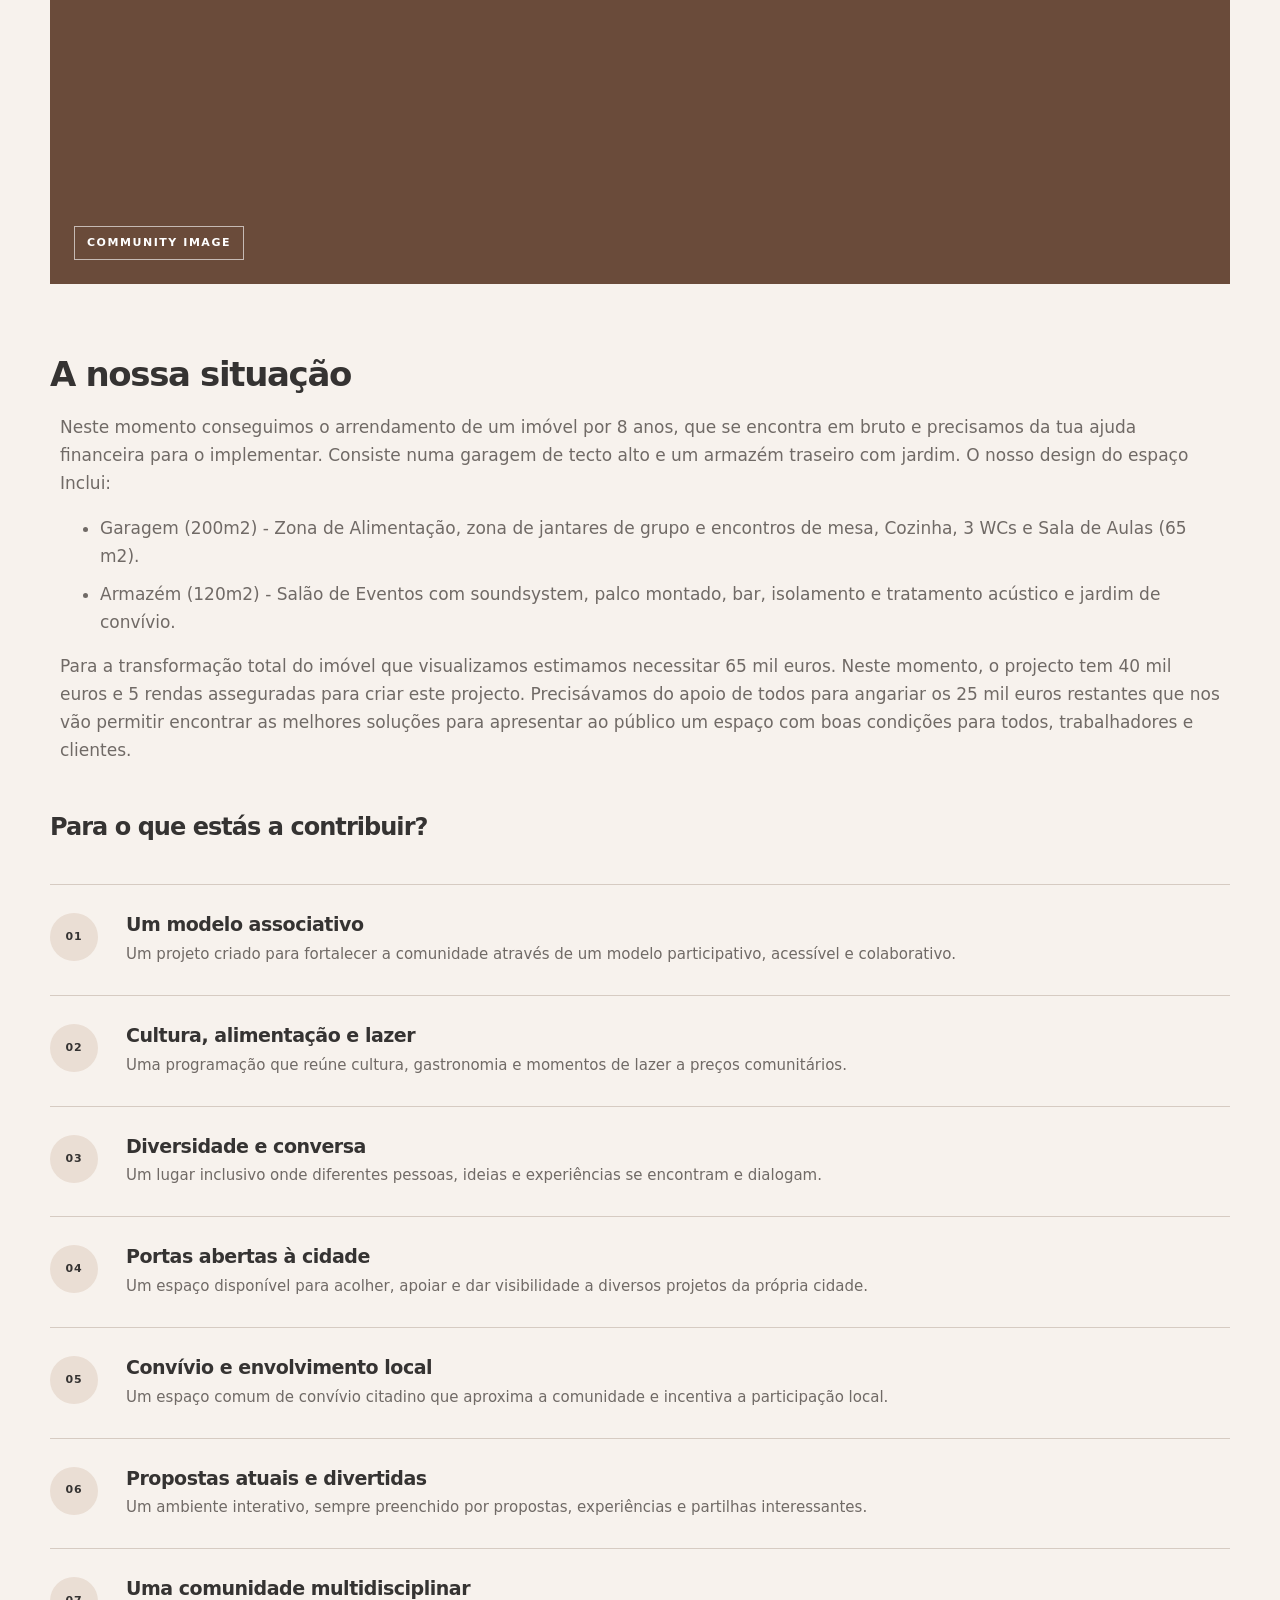
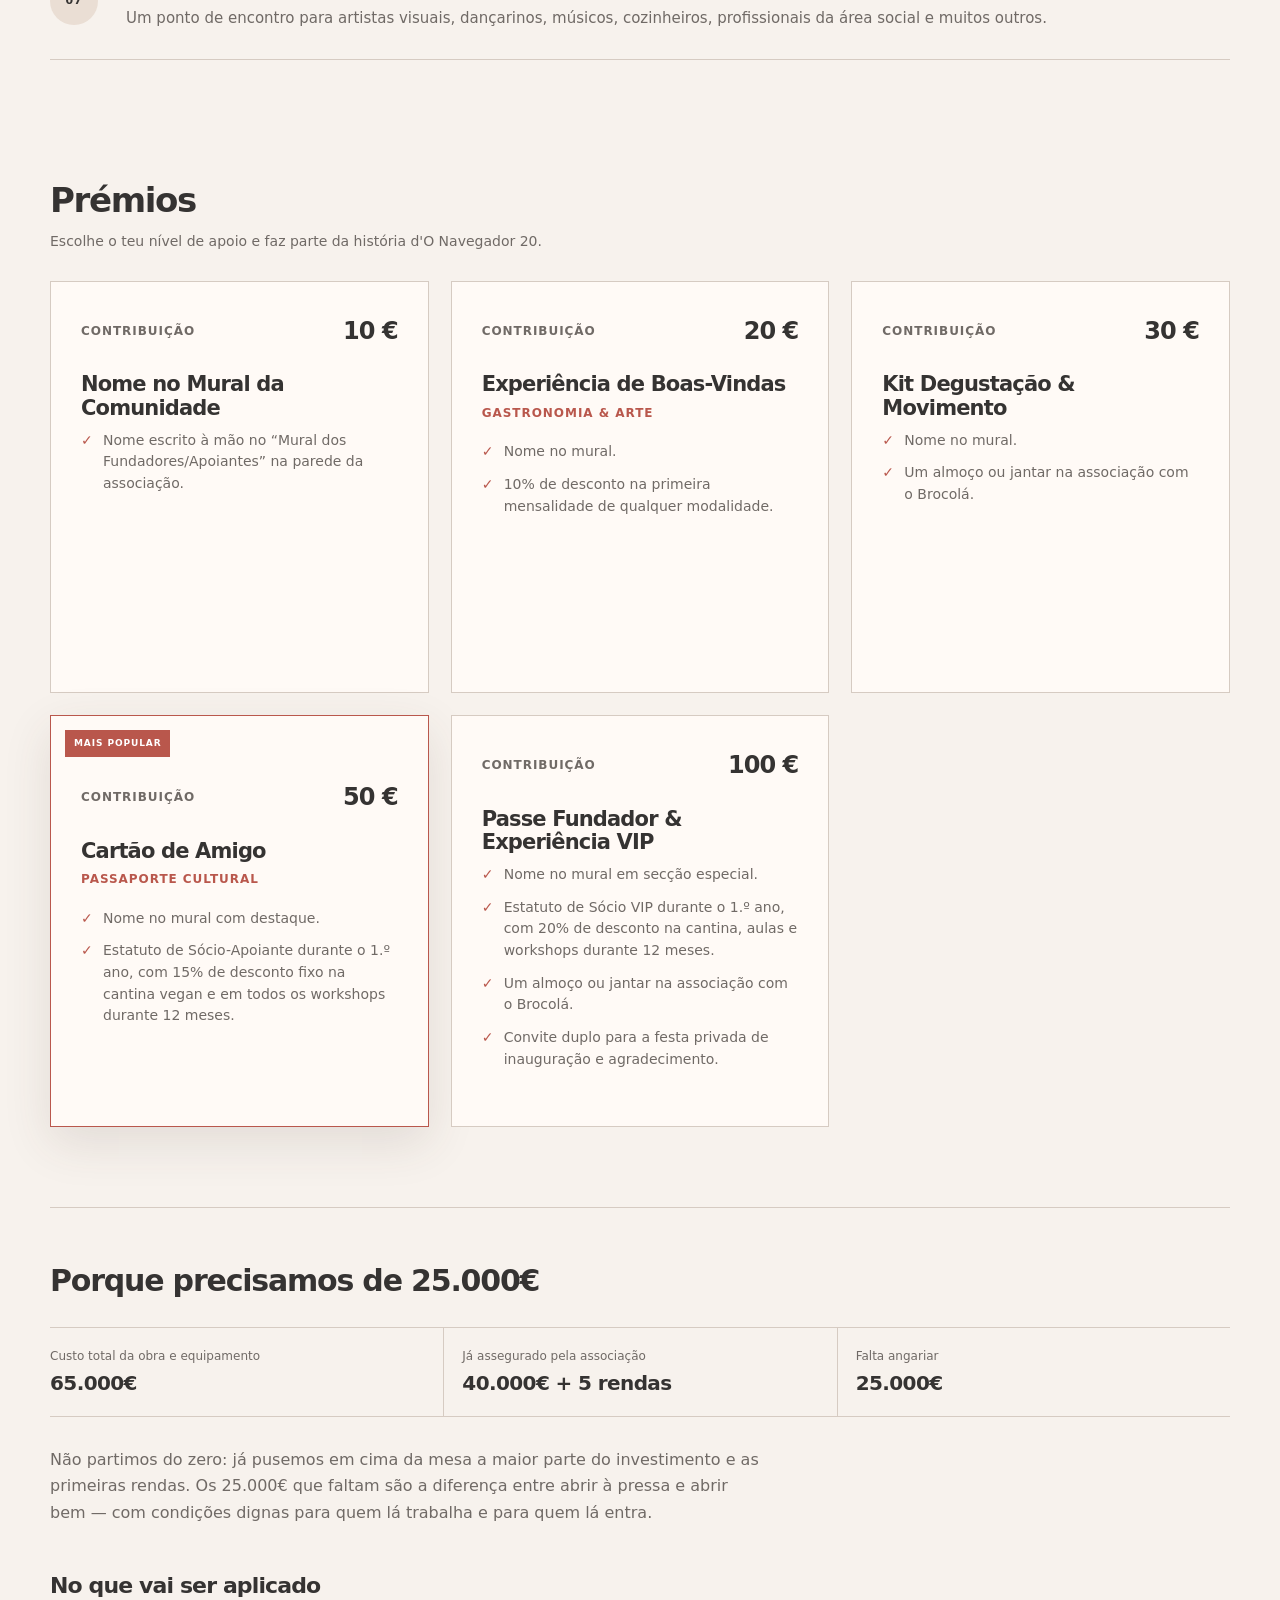
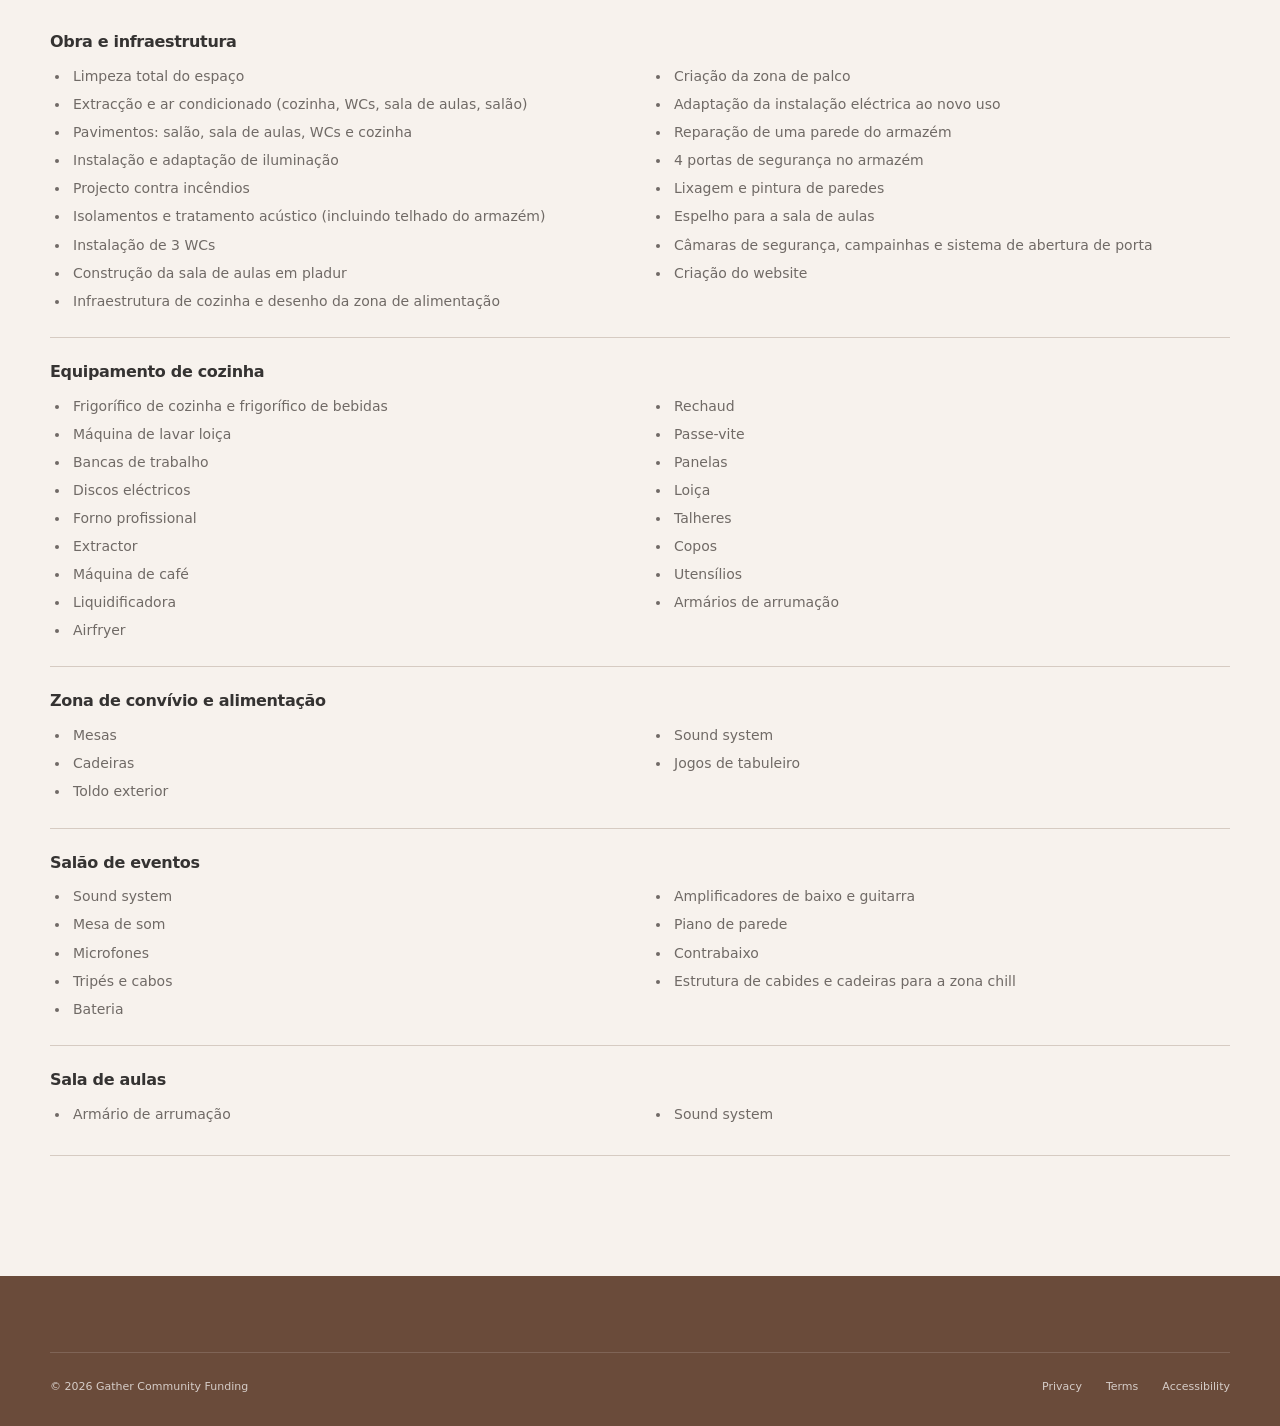
==== commit 23f4ad83: "prémios na mesma coluna" ====
--- a/index.html
+++ b/index.html
@@ -98,10 +98,10 @@
               <a class="campaign-nav__link" href="#contribution-title">Apoio</a>
             </li>
             <li class="campaign-nav__item">
-              <a class="campaign-nav__link" href="#funding-details-title">25.000€</a>
+              <a class="campaign-nav__link" href="#rewards-title">Prémios</a>
             </li>
             <li class="campaign-nav__item">
-              <a class="campaign-nav__link" href="#rewards-title">Prémios</a>
+              <a class="campaign-nav__link" href="#funding-details-title">25.000€</a>
             </li>
           </ul>
           <a class="button button--primary button--small campaign-nav__action" href="#main-content">
@@ -158,40 +158,50 @@
               </figure>
             </section>
 
-            <section class="story-section" aria-labelledby="build-title">
-              <h2 class="story-section__title" id="build-title">A nossa situação</h2>
-              <p class="story-section__copy">
-                Neste momento conseguimos o arrendamento de um imóvel por 8
-                anos, que se encontra em bruto e precisamos da tua ajuda
-                financeira para o implementar. Consiste numa garagem de tecto
-                alto e um armazém traseiro com jardim. O nosso design do espaço
-                Inclui:
-              </p>
-
-              <ul>
-                <li class="story-section__copy">
-                  Garagem (200m2) - Zona de Alimentação, zona de jantares de grupo
-                  e encontros de mesa, Cozinha, 3 WCs e Sala de Aulas (65 m2).
-                </li>
-
-                <li class="story-section__copy">
-                  Armazém (120m2) - Salão de Eventos com soundsystem, palco
-                  montado, bar, isolamento e tratamento acústico e jardim de
-                  convívio.
-                </li>
-              </ul>
-
-              <p class="story-section__copy">
-                Para a transformação total do imóvel que visualizamos estimamos necessitar 65 mil euros. Neste momento,
-                o projecto tem 40 mil euros e 5 rendas asseguradas para criar este projecto. Precisávamos do apoio de
-                todos para angariar os 25 mil euros restantes que nos vão permitir encontrar as melhores soluções para
-                apresentar ao público um espaço com boas condições para todos, trabalhadores e clientes.
-              </p>
-
-              <h2 id="contribution-title">
-                Para o que estás a contribuir?
-              </h2>
-              <!-- <p class="story-section__copy">
+            <!-- <section class="organiser" aria-labelledby="organiser-title">
+            <div class="organiser__avatar" aria-hidden="true">GC</div>
+            <div>
+              <p class="organiser__label">Project by</p>
+              <h2 class="organiser__name" id="organiser-title">Greenhouse Commons</h2>
+              <address class="organiser__location">Bristol, United Kingdom</address>
+            </div>
+            <a class="organiser__link" href="#organiser-title">View profile</a>
+          </section> -->
+          </section>
+          <section class="story-section" aria-labelledby="build-title">
+            <h2 class="story-section__title" id="build-title">A nossa situação</h2>
+            <p class="story-section__copy">
+              Neste momento conseguimos o arrendamento de um imóvel por 8
+              anos, que se encontra em bruto e precisamos da tua ajuda
+              financeira para o implementar. Consiste numa garagem de tecto
+              alto e um armazém traseiro com jardim. O nosso design do espaço
+              Inclui:
+            </p>
+
+            <ul>
+              <li class="story-section__copy">
+                Garagem (200m2) - Zona de Alimentação, zona de jantares de grupo
+                e encontros de mesa, Cozinha, 3 WCs e Sala de Aulas (65 m2).
+              </li>
+
+              <li class="story-section__copy">
+                Armazém (120m2) - Salão de Eventos com soundsystem, palco
+                montado, bar, isolamento e tratamento acústico e jardim de
+                convívio.
+              </li>
+            </ul>
+
+            <p class="story-section__copy">
+              Para a transformação total do imóvel que visualizamos estimamos necessitar 65 mil euros. Neste momento,
+              o projecto tem 40 mil euros e 5 rendas asseguradas para criar este projecto. Precisávamos do apoio de
+              todos para angariar os 25 mil euros restantes que nos vão permitir encontrar as melhores soluções para
+              apresentar ao público um espaço com boas condições para todos, trabalhadores e clientes.
+            </p>
+
+            <h2 id="contribution-title">
+              Para o que estás a contribuir?
+            </h2>
+            <!-- <p class="story-section__copy">
                 Para empoderar um projecto com um modelo associativo, que tem como objectivo trazer cultura,
                 alimentação, lazer, diversidade e conversas a preços comunitários. Que pretende abrir as portas a vários
                 projectos da própria cidade e criar um espaço comum de convívio citadino e de envolvência local. Um
@@ -200,200 +210,282 @@
                 Gostarias de saber mais detalhes? Vê a nossa apresentação do projeto!
               </p> -->
 
-              <ol class="feature-list">
-                <li class="feature-list__item">
-                  <span class="feature-list__number" aria-hidden="true">01</span>
-                  <div>
-                    <h3 class="feature-list__title">Um modelo associativo</h3>
-                    <p class="feature-list__copy">
-                      Um projeto criado para fortalecer a comunidade através de um modelo participativo, acessível e
-                      colaborativo.
-                    </p>
-                  </div>
+            <ol class="feature-list">
+              <li class="feature-list__item">
+                <span class="feature-list__number" aria-hidden="true">01</span>
+                <div>
+                  <h3 class="feature-list__title">Um modelo associativo</h3>
+                  <p class="feature-list__copy">
+                    Um projeto criado para fortalecer a comunidade através de um modelo participativo, acessível e
+                    colaborativo.
+                  </p>
+                </div>
+              </li>
+
+              <li class="feature-list__item">
+                <span class="feature-list__number" aria-hidden="true">02</span>
+                <div>
+                  <h3 class="feature-list__title">Cultura, alimentação e lazer</h3>
+                  <p class="feature-list__copy">
+                    Uma programação que reúne cultura, gastronomia e momentos de lazer a preços comunitários.
+                  </p>
+                </div>
+              </li>
+
+              <li class="feature-list__item">
+                <span class="feature-list__number" aria-hidden="true">03</span>
+                <div>
+                  <h3 class="feature-list__title">Diversidade e conversa</h3>
+                  <p class="feature-list__copy">
+                    Um lugar inclusivo onde diferentes pessoas, ideias e experiências se encontram e dialogam.
+                  </p>
+                </div>
+              </li>
+
+              <li class="feature-list__item">
+                <span class="feature-list__number" aria-hidden="true">04</span>
+                <div>
+                  <h3 class="feature-list__title">Portas abertas à cidade</h3>
+                  <p class="feature-list__copy">
+                    Um espaço disponível para acolher, apoiar e dar visibilidade a diversos projetos da própria
+                    cidade.
+                  </p>
+                </div>
+              </li>
+
+              <li class="feature-list__item">
+                <span class="feature-list__number" aria-hidden="true">05</span>
+                <div>
+                  <h3 class="feature-list__title">Convívio e envolvimento local</h3>
+                  <p class="feature-list__copy">
+                    Um espaço comum de convívio citadino que aproxima a comunidade e incentiva a participação local.
+                  </p>
+                </div>
+              </li>
+
+              <li class="feature-list__item">
+                <span class="feature-list__number" aria-hidden="true">06</span>
+                <div>
+                  <h3 class="feature-list__title">Propostas atuais e divertidas</h3>
+                  <p class="feature-list__copy">
+                    Um ambiente interativo, sempre preenchido por propostas, experiências e partilhas interessantes.
+                  </p>
+                </div>
+              </li>
+
+              <li class="feature-list__item">
+                <span class="feature-list__number" aria-hidden="true">07</span>
+                <div>
+                  <h3 class="feature-list__title">Uma comunidade multidisciplinar</h3>
+                  <p class="feature-list__copy">
+                    Um ponto de encontro para artistas visuais, dançarinos, músicos, cozinheiros, profissionais da
+                    área social e muitos outros.
+                  </p>
+                </div>
+              </li>
+            </ol>
+          </section>
+
+          <section class="rewards" id="rewards" aria-labelledby="rewards-title">
+            <header class="rewards__header">
+              <h2 class="rewards__title" id="rewards-title">Prémios</h2>
+              <p class="rewards__intro">
+                Escolhe o teu nível de apoio e faz parte da história d'O Navegador 20.
+              </p>
+            </header>
+
+            <article class="reward-card">
+              <header class="reward-card__header">
+                <p class="reward-card__pledge-label">Contribuição</p>
+                <p class="reward-card__amount">10 €</p>
+              </header>
+              <h3 class="reward-card__title">Nome no Mural da Comunidade</h3>
+              <ul class="reward-card__benefits">
+                <li>Nome escrito à mão no “Mural dos Fundadores/Apoiantes” na parede da associação.</li>
+              </ul>
+            </article>
+
+            <article class="reward-card">
+              <header class="reward-card__header">
+                <p class="reward-card__pledge-label">Contribuição</p>
+                <p class="reward-card__amount">20 €</p>
+              </header>
+              <h3 class="reward-card__title">Experiência de Boas-Vindas</h3>
+              <p class="reward-card__subtitle">Gastronomia &amp; Arte</p>
+              <ul class="reward-card__benefits">
+                <li>Nome no mural.</li>
+                <li>10% de desconto na primeira mensalidade de qualquer modalidade.</li>
+              </ul>
+            </article>
+
+            <article class="reward-card">
+              <header class="reward-card__header">
+                <p class="reward-card__pledge-label">Contribuição</p>
+                <p class="reward-card__amount">30 €</p>
+              </header>
+              <h3 class="reward-card__title">Kit Degustação &amp; Movimento</h3>
+              <ul class="reward-card__benefits">
+                <li>Nome no mural.</li>
+                <li>Um almoço ou jantar na associação com o Brocolá.</li>
+              </ul>
+            </article>
+
+            <article class="reward-card reward-card--featured">
+              <p class="reward-card__badge">Mais popular</p>
+              <div class="reward-card__body">
+                <header class="reward-card__header">
+                  <p class="reward-card__pledge-label">Contribuição</p>
+                  <p class="reward-card__amount">50 €</p>
+                </header>
+                <h3 class="reward-card__title">Cartão de Amigo</h3>
+                <p class="reward-card__subtitle">Passaporte Cultural</p>
+                <ul class="reward-card__benefits">
+                  <li>Nome no mural com destaque.</li>
+                  <li>
+                    Estatuto de Sócio-Apoiante durante o 1.º ano, com 15% de desconto fixo na cantina
+                    vegan e em todos os workshops durante 12 meses.
+                  </li>
+                </ul>
+              </div>
+            </article>
+
+            <article class="reward-card">
+              <header class="reward-card__header">
+                <p class="reward-card__pledge-label">Contribuição</p>
+                <p class="reward-card__amount">100 €</p>
+              </header>
+              <h3 class="reward-card__title">Passe Fundador &amp; Experiência VIP</h3>
+              <ul class="reward-card__benefits">
+                <li>Nome no mural em secção especial.</li>
+                <li>
+                  Estatuto de Sócio VIP durante o 1.º ano, com 20% de desconto na cantina, aulas e
+                  workshops durante 12 meses.
                 </li>
-
-                <li class="feature-list__item">
-                  <span class="feature-list__number" aria-hidden="true">02</span>
-                  <div>
-                    <h3 class="feature-list__title">Cultura, alimentação e lazer</h3>
-                    <p class="feature-list__copy">
-                      Uma programação que reúne cultura, gastronomia e momentos de lazer a preços comunitários.
-                    </p>
-                  </div>
-                </li>
-
-                <li class="feature-list__item">
-                  <span class="feature-list__number" aria-hidden="true">03</span>
-                  <div>
-                    <h3 class="feature-list__title">Diversidade e conversa</h3>
-                    <p class="feature-list__copy">
-                      Um lugar inclusivo onde diferentes pessoas, ideias e experiências se encontram e dialogam.
-                    </p>
-                  </div>
-                </li>
-
-                <li class="feature-list__item">
-                  <span class="feature-list__number" aria-hidden="true">04</span>
-                  <div>
-                    <h3 class="feature-list__title">Portas abertas à cidade</h3>
-                    <p class="feature-list__copy">
-                      Um espaço disponível para acolher, apoiar e dar visibilidade a diversos projetos da própria
-                      cidade.
-                    </p>
-                  </div>
-                </li>
-
-                <li class="feature-list__item">
-                  <span class="feature-list__number" aria-hidden="true">05</span>
-                  <div>
-                    <h3 class="feature-list__title">Convívio e envolvimento local</h3>
-                    <p class="feature-list__copy">
-                      Um espaço comum de convívio citadino que aproxima a comunidade e incentiva a participação local.
-                    </p>
-                  </div>
-                </li>
-
-                <li class="feature-list__item">
-                  <span class="feature-list__number" aria-hidden="true">06</span>
-                  <div>
-                    <h3 class="feature-list__title">Propostas atuais e divertidas</h3>
-                    <p class="feature-list__copy">
-                      Um ambiente interativo, sempre preenchido por propostas, experiências e partilhas interessantes.
-                    </p>
-                  </div>
-                </li>
-
-                <li class="feature-list__item">
-                  <span class="feature-list__number" aria-hidden="true">07</span>
-                  <div>
-                    <h3 class="feature-list__title">Uma comunidade multidisciplinar</h3>
-                    <p class="feature-list__copy">
-                      Um ponto de encontro para artistas visuais, dançarinos, músicos, cozinheiros, profissionais da
-                      área social e muitos outros.
-                    </p>
-                  </div>
-                </li>
-              </ol>
-            </section>
-
-            <section class="funding-details" lang="pt-PT" aria-labelledby="funding-details-title">
-              <h2 class="funding-details__title" id="funding-details-title">
-                Porque precisamos de 25.000€
-              </h2>
-
-              <dl class="funding-breakdown">
-                <div class="funding-breakdown__item">
-                  <dt>Custo total da obra e equipamento</dt>
-                  <dd>65.000€</dd>
-                </div>
-                <div class="funding-breakdown__item">
-                  <dt>Já assegurado pela associação</dt>
-                  <dd>40.000€ + 5 rendas</dd>
-                </div>
-                <div class="funding-breakdown__item">
-                  <dt>Falta angariar</dt>
-                  <dd>25.000€</dd>
-                </div>
-              </dl>
-
-              <p class="funding-details__intro">
-                Não partimos do zero: já pusemos em cima da mesa a maior parte do investimento e as primeiras rendas.
-                Os 25.000€ que faltam são a diferença entre abrir à pressa e abrir bem — com condições dignas para quem
-                lá trabalha e para quem lá entra.
-              </p>
-
-              <section class="funding-details__allocation" aria-labelledby="funding-allocation-title">
-                <h3 class="funding-details__subtitle" id="funding-allocation-title">No que vai ser aplicado</h3>
-
-                <section class="funding-details__group" aria-labelledby="infrastructure-title">
-                  <h4 id="infrastructure-title">Obra e infraestrutura</h4>
-                  <ul>
-                    <li>Limpeza total do espaço</li>
-                    <li>Extracção e ar condicionado (cozinha, WCs, sala de aulas, salão)</li>
-                    <li>Pavimentos: salão, sala de aulas, WCs e cozinha</li>
-                    <li>Instalação e adaptação de iluminação</li>
-                    <li>Projecto contra incêndios</li>
-                    <li>Isolamentos e tratamento acústico (incluindo telhado do armazém)</li>
-                    <li>Instalação de 3 WCs</li>
-                    <li>Construção da sala de aulas em pladur</li>
-                    <li>Infraestrutura de cozinha e desenho da zona de alimentação</li>
-                    <li>Criação da zona de palco</li>
-                    <li>Adaptação da instalação eléctrica ao novo uso</li>
-                    <li>Reparação de uma parede do armazém</li>
-                    <li>4 portas de segurança no armazém</li>
-                    <li>Lixagem e pintura de paredes</li>
-                    <li>Espelho para a sala de aulas</li>
-                    <li>Câmaras de segurança, campainhas e sistema de abertura de porta</li>
-                    <li>Criação do website</li>
-                  </ul>
-                </section>
-
-                <section class="funding-details__group" aria-labelledby="kitchen-equipment-title">
-                  <h4 id="kitchen-equipment-title">Equipamento de cozinha</h4>
-                  <ul>
-                    <li>Frigorífico de cozinha e frigorífico de bebidas</li>
-                    <li>Máquina de lavar loiça</li>
-                    <li>Bancas de trabalho</li>
-                    <li>Discos eléctricos</li>
-                    <li>Forno profissional</li>
-                    <li>Extractor</li>
-                    <li>Máquina de café</li>
-                    <li>Liquidificadora</li>
-                    <li>Airfryer</li>
-                    <li>Rechaud</li>
-                    <li>Passe-vite</li>
-                    <li>Panelas</li>
-                    <li>Loiça</li>
-                    <li>Talheres</li>
-                    <li>Copos</li>
-                    <li>Utensílios</li>
-                    <li>Armários de arrumação</li>
-                  </ul>
-                </section>
-
-                <section class="funding-details__group" aria-labelledby="social-area-title">
-                  <h4 id="social-area-title">Zona de convívio e alimentação</h4>
-                  <ul>
-                    <li>Mesas</li>
-                    <li>Cadeiras</li>
-                    <li>Toldo exterior</li>
-                    <li>Sound system</li>
-                    <li>Jogos de tabuleiro</li>
-                  </ul>
-                </section>
-
-                <section class="funding-details__group" aria-labelledby="events-hall-title">
-                  <h4 id="events-hall-title">Salão de eventos</h4>
-                  <ul>
-                    <li>Sound system</li>
-                    <li>Mesa de som</li>
-                    <li>Microfones</li>
-                    <li>Tripés e cabos</li>
-                    <li>Bateria</li>
-                    <li>Amplificadores de baixo e guitarra</li>
-                    <li>Piano de parede</li>
-                    <li>Contrabaixo</li>
-                    <li>Estrutura de cabides e cadeiras para a zona chill</li>
-                  </ul>
-                </section>
-
-                <section class="funding-details__group" aria-labelledby="classroom-title">
-                  <h4 id="classroom-title">Sala de aulas</h4>
-                  <ul>
-                    <li>Armário de arrumação</li>
-                    <li>Sound system</li>
-                  </ul>
-                </section>
+                <li>Um almoço ou jantar na associação com o Brocolá.</li>
+                <li>Convite duplo para a festa privada de inauguração e agradecimento.</li>
+              </ul>
+            </article>
+          </section>
+
+
+          <section class="funding-details" lang="pt-PT" aria-labelledby="funding-details-title">
+            <h2 class="funding-details__title" id="funding-details-title">
+              Porque precisamos de 25.000€
+            </h2>
+
+            <dl class="funding-breakdown">
+              <div class="funding-breakdown__item">
+                <dt>Custo total da obra e equipamento</dt>
+                <dd>65.000€</dd>
+              </div>
+              <div class="funding-breakdown__item">
+                <dt>Já assegurado pela associação</dt>
+                <dd>40.000€ + 5 rendas</dd>
+              </div>
+              <div class="funding-breakdown__item">
+                <dt>Falta angariar</dt>
+                <dd>25.000€</dd>
+              </div>
+            </dl>
+
+            <p class="funding-details__intro">
+              Não partimos do zero: já pusemos em cima da mesa a maior parte do investimento e as primeiras rendas.
+              Os 25.000€ que faltam são a diferença entre abrir à pressa e abrir bem — com condições dignas para quem
+              lá trabalha e para quem lá entra.
+            </p>
+
+            <section class="funding-details__allocation" aria-labelledby="funding-allocation-title">
+              <h3 class="funding-details__subtitle" id="funding-allocation-title">No que vai ser aplicado</h3>
+
+              <section class="funding-details__group" aria-labelledby="infrastructure-title">
+                <h4 id="infrastructure-title">Obra e infraestrutura</h4>
+                <ul>
+                  <li>Limpeza total do espaço</li>
+                  <li>Extracção e ar condicionado (cozinha, WCs, sala de aulas, salão)</li>
+                  <li>Pavimentos: salão, sala de aulas, WCs e cozinha</li>
+                  <li>Instalação e adaptação de iluminação</li>
+                  <li>Projecto contra incêndios</li>
+                  <li>Isolamentos e tratamento acústico (incluindo telhado do armazém)</li>
+                  <li>Instalação de 3 WCs</li>
+                  <li>Construção da sala de aulas em pladur</li>
+                  <li>Infraestrutura de cozinha e desenho da zona de alimentação</li>
+                  <li>Criação da zona de palco</li>
+                  <li>Adaptação da instalação eléctrica ao novo uso</li>
+                  <li>Reparação de uma parede do armazém</li>
+                  <li>4 portas de segurança no armazém</li>
+                  <li>Lixagem e pintura de paredes</li>
+                  <li>Espelho para a sala de aulas</li>
+                  <li>Câmaras de segurança, campainhas e sistema de abertura de porta</li>
+                  <li>Criação do website</li>
+                </ul>
+              </section>
+
+              <section class="funding-details__group" aria-labelledby="kitchen-equipment-title">
+                <h4 id="kitchen-equipment-title">Equipamento de cozinha</h4>
+                <ul>
+                  <li>Frigorífico de cozinha e frigorífico de bebidas</li>
+                  <li>Máquina de lavar loiça</li>
+                  <li>Bancas de trabalho</li>
+                  <li>Discos eléctricos</li>
+                  <li>Forno profissional</li>
+                  <li>Extractor</li>
+                  <li>Máquina de café</li>
+                  <li>Liquidificadora</li>
+                  <li>Airfryer</li>
+                  <li>Rechaud</li>
+                  <li>Passe-vite</li>
+                  <li>Panelas</li>
+                  <li>Loiça</li>
+                  <li>Talheres</li>
+                  <li>Copos</li>
+                  <li>Utensílios</li>
+                  <li>Armários de arrumação</li>
+                </ul>
+              </section>
+
+              <section class="funding-details__group" aria-labelledby="social-area-title">
+                <h4 id="social-area-title">Zona de convívio e alimentação</h4>
+                <ul>
+                  <li>Mesas</li>
+                  <li>Cadeiras</li>
+                  <li>Toldo exterior</li>
+                  <li>Sound system</li>
+                  <li>Jogos de tabuleiro</li>
+                </ul>
+              </section>
+
+              <section class="funding-details__group" aria-labelledby="events-hall-title">
+                <h4 id="events-hall-title">Salão de eventos</h4>
+                <ul>
+                  <li>Sound system</li>
+                  <li>Mesa de som</li>
+                  <li>Microfones</li>
+                  <li>Tripés e cabos</li>
+                  <li>Bateria</li>
+                  <li>Amplificadores de baixo e guitarra</li>
+                  <li>Piano de parede</li>
+                  <li>Contrabaixo</li>
+                  <li>Estrutura de cabides e cadeiras para a zona chill</li>
+                </ul>
+              </section>
+
+              <section class="funding-details__group" aria-labelledby="classroom-title">
+                <h4 id="classroom-title">Sala de aulas</h4>
+                <ul>
+                  <li>Armário de arrumação</li>
+                  <li>Sound system</li>
+                </ul>
               </section>
             </section>
-
-            <!-- <figure class="testimonial"> -->
-            <!--   <blockquote class="testimonial__quote"> -->
-            <!--     “A place like this gives people a reason to stop, talk, and make -->
-            <!--     something together. That’s exactly what our street needs.” -->
-            <!--   </blockquote> -->
-            <!--   <figcaption class="testimonial__credit">— Priya, Willow Street resident</figcaption> -->
-            <!-- </figure> -->
+          </section>
+
+          <!-- <figure class="testimonial"> -->
+          <!--   <blockquote class="testimonial__quote"> -->
+          <!--     “A place like this gives people a reason to stop, talk, and make -->
+          <!--     something together. That’s exactly what our street needs.” -->
+          <!--   </blockquote> -->
+          <!--   <figcaption class="testimonial__credit">— Priya, Willow Street resident</figcaption> -->
+          <!-- </figure> -->
           </section>
 
           <!-- <section class="updates" id="updates" aria-labelledby="updates-title"> -->
@@ -427,96 +519,6 @@
           <!-- </section> -->
         </div>
 
-        <aside class="rewards" id="rewards" aria-labelledby="rewards-title">
-          <header class="rewards__header">
-            <h2 class="rewards__title" id="rewards-title">Prémios</h2>
-            <p class="rewards__intro">
-              Escolhe o teu nível de apoio e faz parte da história d'O Navegador 20.
-            </p>
-          </header>
-
-          <article class="reward-card">
-            <header class="reward-card__header">
-              <p class="reward-card__pledge-label">Contribuição</p>
-              <p class="reward-card__amount">10 €</p>
-            </header>
-            <h3 class="reward-card__title">Nome no Mural da Comunidade</h3>
-            <ul class="reward-card__benefits">
-              <li>Nome escrito à mão no “Mural dos Fundadores/Apoiantes” na parede da associação.</li>
-            </ul>
-          </article>
-
-          <article class="reward-card">
-            <header class="reward-card__header">
-              <p class="reward-card__pledge-label">Contribuição</p>
-              <p class="reward-card__amount">20 €</p>
-            </header>
-            <h3 class="reward-card__title">Experiência de Boas-Vindas</h3>
-            <p class="reward-card__subtitle">Gastronomia &amp; Arte</p>
-            <ul class="reward-card__benefits">
-              <li>Nome no mural.</li>
-              <li>10% de desconto na primeira mensalidade de qualquer modalidade.</li>
-            </ul>
-          </article>
-
-          <article class="reward-card">
-            <header class="reward-card__header">
-              <p class="reward-card__pledge-label">Contribuição</p>
-              <p class="reward-card__amount">30 €</p>
-            </header>
-            <h3 class="reward-card__title">Kit Degustação &amp; Movimento</h3>
-            <ul class="reward-card__benefits">
-              <li>Nome no mural.</li>
-              <li>Um almoço ou jantar na associação com o Brocolá.</li>
-            </ul>
-          </article>
-
-          <article class="reward-card reward-card--featured">
-            <p class="reward-card__badge">Mais popular</p>
-            <div class="reward-card__body">
-              <header class="reward-card__header">
-                <p class="reward-card__pledge-label">Contribuição</p>
-                <p class="reward-card__amount">50 €</p>
-              </header>
-              <h3 class="reward-card__title">Cartão de Amigo</h3>
-              <p class="reward-card__subtitle">Passaporte Cultural</p>
-              <ul class="reward-card__benefits">
-                <li>Nome no mural com destaque.</li>
-                <li>
-                  Estatuto de Sócio-Apoiante durante o 1.º ano, com 15% de desconto fixo na cantina
-                  vegan e em todos os workshops durante 12 meses.
-                </li>
-              </ul>
-            </div>
-          </article>
-
-          <article class="reward-card">
-            <header class="reward-card__header">
-              <p class="reward-card__pledge-label">Contribuição</p>
-              <p class="reward-card__amount">100 €</p>
-            </header>
-            <h3 class="reward-card__title">Passe Fundador &amp; Experiência VIP</h3>
-            <ul class="reward-card__benefits">
-              <li>Nome no mural em secção especial.</li>
-              <li>
-                Estatuto de Sócio VIP durante o 1.º ano, com 20% de desconto na cantina, aulas e
-                workshops durante 12 meses.
-              </li>
-              <li>Um almoço ou jantar na associação com o Brocolá.</li>
-              <li>Convite duplo para a festa privada de inauguração e agradecimento.</li>
-            </ul>
-          </article>
-
-          <!-- <section class="organiser" aria-labelledby="organiser-title">
-            <div class="organiser__avatar" aria-hidden="true">GC</div>
-            <div>
-              <p class="organiser__label">Project by</p>
-              <h2 class="organiser__name" id="organiser-title">Greenhouse Commons</h2>
-              <address class="organiser__location">Bristol, United Kingdom</address>
-            </div>
-            <a class="organiser__link" href="#organiser-title">View profile</a>
-          </section> -->
-        </aside>
       </div>
     </article>
   </main>
@@ -577,6 +579,4 @@
   <p class="toast" role="status" aria-live="polite" hidden>Project link copied</p>
 
   <script src="script.js"></script>
-</body>
-
-</html>
+</body>
--- a/styles.css
+++ b/styles.css
@@ -555,7 +555,7 @@
 
 .campaign__content {
   display: grid;
-  grid-template-columns: minmax(0, 1.65fr) minmax(320px, 0.85fr);
+  /* grid-template-columns: minmax(0, 1.65fr) minmax(320px, 0.85fr); */
   align-items: start;
   gap: 90px;
   padding-top: 96px;
@@ -812,8 +812,17 @@
    Rewards
    -------------------------------------------------------------------------- */
 
+.rewards {
+  display: grid;
+  grid-template-columns: repeat(3, minmax(0, 1fr));
+  grid-template-rows: auto;
+  grid-auto-rows: 1fr;
+  gap: 22px;
+}
+
 .rewards__header {
-  margin-bottom: 28px;
+  grid-column: 1 / -1;
+  margin-bottom: 6px;
 }
 
 .rewards__title {
@@ -829,7 +838,7 @@
 
 .reward-card {
   position: relative;
-  margin-bottom: 22px;
+  height: 100%;
   padding: 30px;
   border: 1px solid var(--color-border);
   background: var(--color-surface);
@@ -842,6 +851,7 @@
 }
 
 .reward-card__body {
+  height: 100%;
   padding: 30px;
 }
 
@@ -1187,18 +1197,11 @@
   }
 
   .rewards {
-    display: grid;
     grid-template-columns: repeat(2, minmax(0, 1fr));
-    gap: 22px;
-  }
-
-  .rewards__header,
+  }
+
   .organiser {
     grid-column: 1 / -1;
-  }
-
-  .reward-card {
-    margin-bottom: 0;
   }
 
   .site-footer__content {
@@ -1349,11 +1352,8 @@
   }
 
   .rewards {
-    display: block;
-  }
-
-  .reward-card {
-    margin-bottom: 18px;
+    grid-template-columns: 1fr;
+    gap: 18px;
   }
 
   .site-footer__content {
